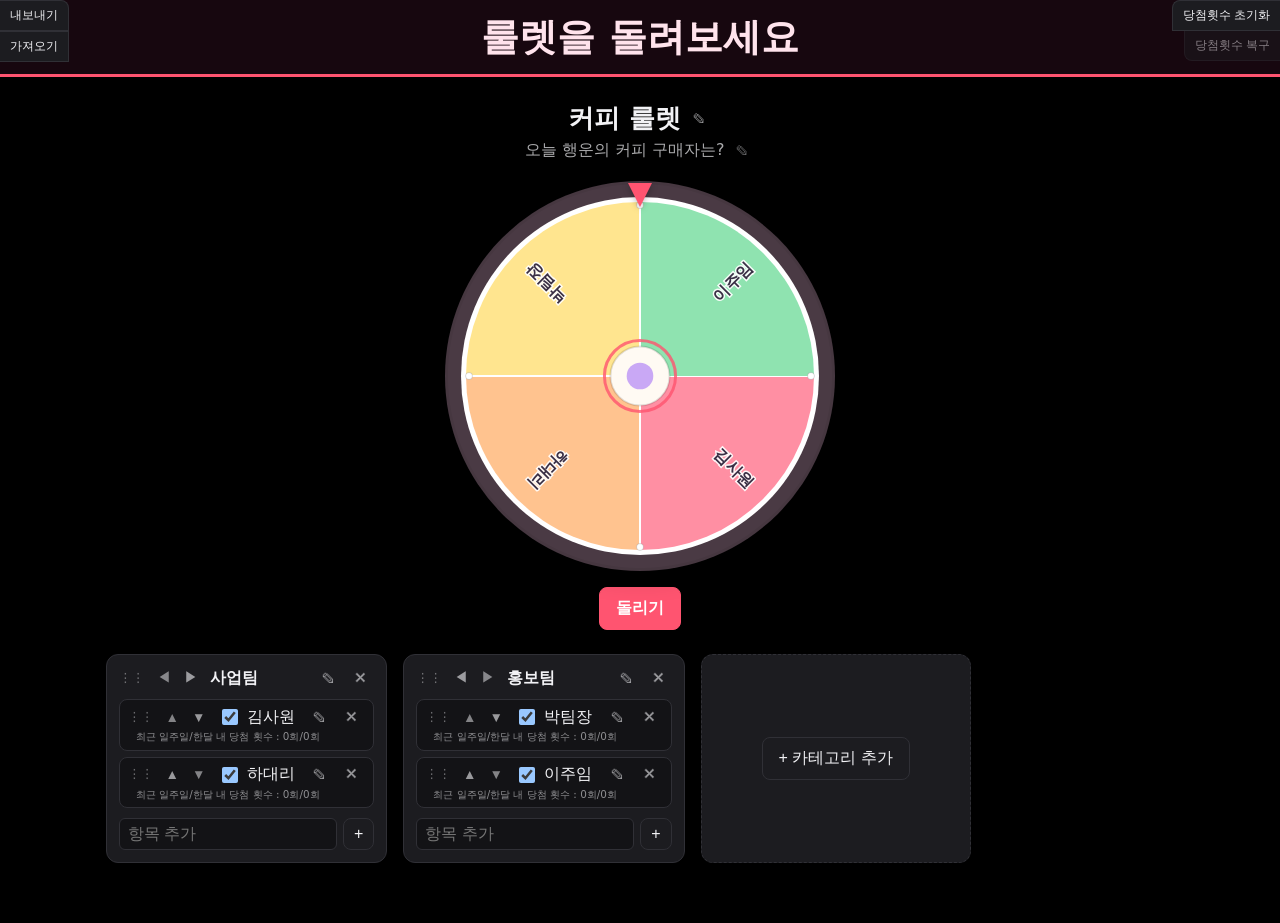
==== index.html @ 8ae3306e "Rename to 커피 룰렛, use a 28-day window, and add result sharing - Default title/subtitle are now "커피 룰렛" ====
<!DOCTYPE html>
<html lang="ko">
<head>
<meta charset="UTF-8">
<meta name="viewport" content="width=device-width, initial-scale=1.0">
<title>커피 룰렛</title>

<!-- PWA: lets phones "Add to Home Screen" and open this in a standalone,
     app-like window instead of a browser tab. -->
<link rel="manifest" href="manifest.json">
<meta name="theme-color" content="#17070f">
<link rel="icon" href="icons/icon-192.png">
<link rel="apple-touch-icon" href="icons/apple-touch-icon.png">
<meta name="apple-mobile-web-app-capable" content="yes">
<meta name="apple-mobile-web-app-status-bar-style" content="black-translucent">
<meta name="apple-mobile-web-app-title" content="커피 룰렛">
<meta name="mobile-web-app-capable" content="yes">

<style>
/* Always dark: the pastel wheel/accent colors are kept as-is, only the
   page chrome (background, cards, text) uses a fixed dark palette. */
:root {
  color-scheme: dark;
  --bg: #000000;
  --fg: #f2f2f5;
  --accent: #ff5470;
  --danger: #d1264f;
  --card: #1c1c20;
  --border: #303036;
  --rim: #4a3a44;
  --banner-bg: #17070f;
  --banner-fg: #ffe3ec;
  --banner-border: var(--accent);
  --inset: #131316;
}

* {
  box-sizing: border-box;
}

body {
  margin: 0;
  min-height: 100vh;
  background: var(--bg);
  color: var(--fg);
  font-family: system-ui, -apple-system, "Segoe UI", sans-serif;
}

/* ---------- Result banner ---------- */
.result-banner {
  position: sticky;
  top: 0;
  z-index: 20;
  padding: 14px 16px;
  background: var(--banner-bg);
  border-bottom: 3px solid var(--banner-border);
  box-shadow: 0 4px 14px rgba(0, 0, 0, 0.1);
  color: var(--banner-fg);
}

.banner-inner {
  width: min(1100px, 96vw);
  margin: 0 auto;
  display: flex;
  flex-direction: column;
  align-items: center;
  gap: 10px;
}

#result {
  width: 100%;
  margin: 0;
  /* Clear space for the fixed corner-action stacks on both sides
     (the right stack's "당첨횟수 초기화" label is the widest button). */
  padding: 0 100px;
  text-align: center;
  font-size: clamp(1rem, 4vw, 2.4rem);
  font-weight: 800;
  line-height: 1.2;
  color: var(--banner-fg);
}

#result.spinning {
  opacity: 0.65;
  font-weight: 600;
}

#result.celebrate {
  color: var(--accent);
  animation: result-pop 0.6s ease;
}

@keyframes result-pop {
  0% {
    transform: scale(0.4);
    opacity: 0;
  }
  60% {
    transform: scale(1.2);
    opacity: 1;
  }
  100% {
    transform: scale(1);
    opacity: 1;
  }
}

/* Pinned to the top corners of the viewport, outside the result banner,
   each stacked vertically flush against its edge. */
.corner-actions {
  position: fixed;
  top: 0;
  z-index: 21;
  display: flex;
  flex-direction: column;
}

.corner-actions button {
  padding: 6px 10px;
  font-size: 0.75rem;
  border-radius: 0;
  background: var(--card);
  color: var(--fg);
  border: 1px solid var(--border);
}

.corner-actions button:hover:not(:disabled) {
  filter: brightness(0.97);
}

.corner-actions-left {
  left: 0;
}

.corner-actions-left button {
  border-left: none;
}

.corner-actions-left button:first-child {
  border-top-right-radius: 8px;
}

.corner-actions-left button:last-child {
  border-bottom-right-radius: 8px;
  border-top: none;
}

.corner-actions-right {
  right: 0;
  align-items: flex-end;
}

.corner-actions-right button {
  border-right: none;
}

.corner-actions-right button:first-child {
  border-top-left-radius: 8px;
}

.corner-actions-right button:last-child {
  border-bottom-left-radius: 8px;
  border-top: none;
}

/* ---------- Layout ---------- */
.app {
  width: min(1100px, 96vw);
  margin: 0 auto;
  padding: 24px 16px 48px;
  text-align: center;
}

h1 {
  margin: 0 0 4px;
  font-size: 1.6rem;
}

.subtitle {
  margin: 0 0 20px;
  opacity: 0.7;
}

.editable-heading {
  display: flex;
  align-items: center;
  justify-content: center;
  gap: 6px;
}

.editable-heading .edit-input {
  width: min(420px, 80vw);
  text-align: center;
}

/* ---------- Wheel + play controls ---------- */
.wheel-section {
  display: flex;
  flex-direction: column;
  align-items: center;
  gap: 16px;
  margin-bottom: 24px;
}

/* The wrap is the stationary bowl; only the canvas inside spins. */
.wheel-wrap {
  position: relative;
  padding: 15px;
  border-radius: 50%;
  background: var(--rim);
  box-shadow:
    0 10px 24px rgba(0, 0, 0, 0.12),
    inset 0 0 0 3px rgba(0, 0, 0, 0.06);
  max-width: 100%;
}

.pointer {
  position: absolute;
  top: 2px;
  left: 50%;
  transform: translateX(-50%);
  width: 0;
  height: 0;
  border-left: 12px solid transparent;
  border-right: 12px solid transparent;
  border-top: 24px solid var(--accent);
  filter: drop-shadow(0 2px 3px rgba(0, 0, 0, 0.25));
  z-index: 3;
}

#wheel {
  display: block;
  max-width: 100%;
  height: auto;
  border-radius: 50%;
  transition: transform 4s cubic-bezier(0.17, 0.67, 0.12, 0.99);
}

.play-controls {
  display: flex;
  align-items: center;
  justify-content: center;
  gap: 12px;
  flex-wrap: wrap;
}

/* ---------- Category board ---------- */
.category-board {
  display: flex;
  gap: 16px;
  overflow-x: auto;
  padding-bottom: 12px;
  text-align: left;
  justify-content: flex-start;
}

.category-column {
  flex: 0 0 270px;
  background: var(--card);
  border: 1px solid var(--border);
  border-radius: 12px;
  padding: 12px;
  display: flex;
  flex-direction: column;
  gap: 10px;
}

.category-column.drag-over {
  border-color: var(--accent);
  border-style: dashed;
}

.category-column-header {
  display: flex;
  align-items: center;
  gap: 6px;
}

.category-name {
  font-weight: 700;
  flex: 1;
  overflow: hidden;
  text-overflow: ellipsis;
  white-space: nowrap;
}

.category-items {
  list-style: none;
  margin: 0;
  padding: 0;
  display: flex;
  flex-direction: column;
  gap: 6px;
  max-height: 340px;
  overflow-y: auto;
}

.item-row {
  display: flex;
  flex-direction: column;
  gap: 2px;
  padding: 6px 8px;
  background: var(--inset);
  border: 1px solid var(--border);
  border-radius: 8px;
}

.item-row.drag-over {
  border-color: var(--accent);
  border-style: dashed;
}

.item-main {
  display: flex;
  align-items: center;
  gap: 6px;
}

.item-name {
  flex: 1;
  overflow: hidden;
  text-overflow: ellipsis;
  white-space: nowrap;
}

.item-stats {
  padding-left: 8px;
  font-size: 0.65rem;
  line-height: 1.3;
  opacity: 0.55;
}

.add-item-form {
  display: flex;
  gap: 6px;
}

.add-item-form input {
  flex: 1;
  min-width: 0;
  padding: 6px 8px;
  border: 1px solid var(--border);
  border-radius: 6px;
  background: var(--inset);
  color: var(--fg);
  /* 16px minimum keeps iOS Safari from zooming in when the field is focused. */
  font-size: 16px;
}

.add-item-form button {
  padding: 6px 10px;
}

.category-column.add-column {
  align-items: center;
  justify-content: center;
  border-style: dashed;
  min-height: 64px;
}

.add-category-btn {
  white-space: nowrap;
}

/* ---------- Shared small controls ---------- */
.drag-handle {
  opacity: 0.4;
  cursor: grab;
  font-size: 0.8rem;
  line-height: 1;
}

/* Touch/keyboard fallback for reordering, since HTML5 drag-and-drop
   (the ⋮⋮ handles) has no touch equivalent on phones. */
.reorder-buttons {
  display: flex;
  gap: 1px;
}

.reorder-btn {
  padding: 1px 4px;
  font-size: 0.65rem;
}

.icon-btn {
  padding: 2px 6px;
  border: none;
  background: transparent;
  font-size: 0.85rem;
  opacity: 0.6;
}

.icon-btn:hover:not(:disabled) {
  opacity: 1;
  color: var(--accent);
}

.editable-heading .icon-btn {
  font-size: 0.8rem;
}

.edit-input {
  padding: 4px 6px;
  border: 1px solid var(--border);
  border-radius: 6px;
  background: var(--inset);
  color: var(--fg);
  /* 16px minimum keeps iOS Safari from zooming in when the field is focused. */
  font-size: 16px;
  width: 100%;
}

.item-checkbox {
  width: 16px;
  height: 16px;
  flex-shrink: 0;
  cursor: pointer;
}

.item-checkbox:disabled {
  cursor: not-allowed;
}

button {
  padding: 10px 16px;
  border: 1px solid var(--border);
  border-radius: 8px;
  background: var(--card);
  color: var(--fg);
  font-size: 1rem;
  cursor: pointer;
}

button:hover:not(:disabled) {
  filter: brightness(0.95);
}

button:disabled {
  opacity: 0.5;
  cursor: not-allowed;
}

input:disabled {
  opacity: 0.6;
  cursor: not-allowed;
}

button.primary {
  background: var(--accent);
  color: #fff;
  border-color: var(--accent);
  font-weight: 600;
}

button.danger {
  background: var(--danger);
  color: #fff;
  border-color: var(--danger);
  font-weight: 600;
}

/* ---------- Confirm dialog ---------- */
.modal-overlay {
  position: fixed;
  inset: 0;
  background: rgba(0, 0, 0, 0.5);
  display: flex;
  align-items: center;
  justify-content: center;
  z-index: 1000;
  padding: 16px;
}

.modal-overlay[hidden] {
  display: none;
}

.modal-card {
  background: var(--card);
  border: 1px solid var(--border);
  border-radius: 12px;
  padding: 24px;
  width: min(360px, 100%);
  text-align: center;
  box-shadow: 0 8px 32px rgba(0, 0, 0, 0.25);
}

#confirm-message {
  margin: 0 0 20px;
  font-size: 1.05rem;
  font-weight: 600;
}

.modal-title {
  margin: 0 0 16px;
  font-size: 1.05rem;
  font-weight: 700;
}

.share-actions {
  display: flex;
  flex-direction: column;
  gap: 8px;
  margin-bottom: 14px;
}

.share-hint {
  margin: 0 0 16px;
  font-size: 0.75rem;
  line-height: 1.5;
  opacity: 0.6;
}

.modal-actions {
  display: flex;
  gap: 10px;
  justify-content: center;
}

.modal-actions button {
  flex: 1;
}

/* ---------- Confetti ---------- */
#confetti-canvas {
  position: fixed;
  inset: 0;
  width: 100vw;
  height: 100vh;
  pointer-events: none;
  z-index: 999;
}

/* ---------- Touch targets ----------
   pointer:coarse (touchscreens, not just narrow windows) targets real
   phones/tablets specifically, since the buttons below are sized fine
   for a mouse cursor but too small to reliably tap with a finger. */
@media (pointer: coarse) {
  /* Corner buttons grow below with more padding, so #result needs more
     clearance too or its text runs under "당첨횟수 초기화". */
  #result {
    padding: 0 128px;
  }

  .category-column {
    flex-basis: 300px;
  }

  .icon-btn {
    padding: 8px;
    font-size: 1rem;
    min-width: 36px;
    min-height: 36px;
  }

  .reorder-btn {
    padding: 6px 9px;
    font-size: 0.85rem;
    min-width: 32px;
    min-height: 32px;
  }

  .item-checkbox {
    width: 22px;
    height: 22px;
  }

  .add-item-form button {
    padding: 8px 14px;
    min-height: 36px;
  }

  .corner-actions button {
    padding: 10px 14px;
    font-size: 0.8rem;
  }
}
</style>
</head>
<body>
  <div class="corner-actions corner-actions-left">
    <button id="export-btn" type="button">내보내기</button>
    <button id="import-btn" type="button">가져오기</button>
    <input id="import-file-input" type="file" accept="application/json" hidden>
  </div>

  <div class="corner-actions corner-actions-right">
    <button id="reset-wins-btn" type="button">당첨횟수 초기화</button>
    <button id="restore-wins-btn" type="button">당첨횟수 복구</button>
  </div>

  <div class="result-banner">
    <div class="banner-inner">
      <p id="result" aria-live="polite">룰렛을 돌려보세요</p>
    </div>
  </div>

  <main class="app">
    <h1 id="board-title" class="editable-heading"></h1>
    <p id="board-subtitle" class="subtitle editable-heading"></p>

    <div class="wheel-section">
      <div class="wheel-wrap">
        <div class="pointer"></div>
        <canvas id="wheel" width="360" height="360"></canvas>
      </div>

      <div class="play-controls">
        <button id="spin-btn" class="primary">돌리기</button>
      </div>
    </div>

    <div id="category-board" class="category-board"></div>
  </main>

  <canvas id="confetti-canvas"></canvas>

  <div id="confirm-dialog" class="modal-overlay" hidden>
    <div class="modal-card" role="alertdialog" aria-modal="true" aria-labelledby="confirm-message">
      <p id="confirm-message">정말 제거하시겠습니까?</p>
      <div class="modal-actions">
        <button id="confirm-cancel-btn" type="button">취소</button>
        <button id="confirm-ok-btn" type="button" class="danger">제거</button>
      </div>
    </div>
  </div>

  <div id="share-dialog" class="modal-overlay" hidden>
    <div class="modal-card" role="dialog" aria-modal="true" aria-labelledby="share-title">
      <p id="share-title" class="modal-title">내보내기 / 공유</p>
      <div class="share-actions">
        <button id="share-file-btn" type="button">정보 파일 내보내기 (.json)</button>
        <button id="share-instagram-btn" type="button">인스타그램 공유</button>
        <button id="share-discord-btn" type="button">디스코드 공유</button>
        <button id="share-copy-btn" type="button">결과 텍스트 복사</button>
      </div>
      <p id="share-hint" class="share-hint"></p>
      <div class="modal-actions">
        <button id="share-close-btn" type="button">닫기</button>
      </div>
    </div>
  </div>

  <script>
    // Winner-picking logic. `random` is injectable so it can be tested
    // deterministically; the app itself always calls it with Math.random.
    const Roulette = (function () {
      function pickWinnerIndex(itemCount, random) {
        if (!Number.isInteger(itemCount) || itemCount <= 0) {
          throw new RangeError("itemCount must be a positive integer");
        }
        const rand = typeof random === "function" ? random : Math.random;
        return Math.floor(rand() * itemCount);
      }
      return { pickWinnerIndex };
    })();
  </script>
  <script>
(function () {
  const STORAGE_KEY = "roulette-state-v1";
  const DAY_MS = 24 * 60 * 60 * 1000;
  const WEEK_MS = 7 * DAY_MS;
  const FOUR_WEEKS_MS = 28 * DAY_MS;
  // The original fixed spin was 1800 degrees over 4 seconds.
  const BASE_DEG_PER_SEC = 450;

  const SLICE_COLORS = ["#ff8fa3", "#ffc38f", "#ffe58f", "#8fe3b0", "#8fd3f4", "#c9a8f5"];
  const CONFETTI_COLORS = ["#ff8fa3", "#ffc38f", "#ffe58f", "#8fe3b0", "#8fd3f4", "#c9a8f5", "#ffffff"];

  const canvas = document.getElementById("wheel");
  const ctx = canvas.getContext("2d");
  const confettiCanvas = document.getElementById("confetti-canvas");
  const confettiCtx = confettiCanvas.getContext("2d");

  const titleEl = document.getElementById("board-title");
  const subtitleEl = document.getElementById("board-subtitle");
  const categoryBoard = document.getElementById("category-board");
  const spinBtn = document.getElementById("spin-btn");
  const result = document.getElementById("result");
  const resetWinsBtn = document.getElementById("reset-wins-btn");
  const restoreWinsBtn = document.getElementById("restore-wins-btn");
  const exportBtn = document.getElementById("export-btn");
  const importBtn = document.getElementById("import-btn");
  const importFileInput = document.getElementById("import-file-input");

  const confirmDialog = document.getElementById("confirm-dialog");
  const confirmMessage = document.getElementById("confirm-message");
  const confirmOkBtn = document.getElementById("confirm-ok-btn");
  const confirmCancelBtn = document.getElementById("confirm-cancel-btn");

  const shareDialog = document.getElementById("share-dialog");
  const shareHint = document.getElementById("share-hint");
  const shareFileBtn = document.getElementById("share-file-btn");
  const shareInstagramBtn = document.getElementById("share-instagram-btn");
  const shareDiscordBtn = document.getElementById("share-discord-btn");
  const shareCopyBtn = document.getElementById("share-copy-btn");
  const shareCloseBtn = document.getElementById("share-close-btn");

  let nextId = 1;
  function makeId(prefix) {
    return `${prefix}-${nextId++}`;
  }

  function createSeedCategories() {
    return [
      {
        id: makeId("cat"),
        name: "사업팀",
        items: [
          { id: makeId("item"), name: "김사원", included: true, wins: [] },
          { id: makeId("item"), name: "하대리", included: true, wins: [] },
        ],
      },
      {
        id: makeId("cat"),
        name: "홍보팀",
        items: [
          { id: makeId("item"), name: "박팀장", included: true, wins: [] },
          { id: makeId("item"), name: "이주임", included: true, wins: [] },
        ],
      },
    ];
  }

  let categories = [];
  let boardTitle = "커피 룰렛";
  let boardSubtitle = "오늘 행운의 커피 구매자는?";
  let winsBackup = null;
  let lastWinner = null;

  let editingHeaderField = null;
  let editingCategoryId = null;
  let addingCategory = false;
  let editingItemId = null;

  let rotation = 0;
  let spinning = false;
  let confettiAnimationId = null;

  // ---------- Persistence ----------
  function serializeState() {
    return {
      version: 1,
      title: boardTitle,
      subtitle: boardSubtitle,
      categories,
      winsBackup,
      nextId,
      volume: masterVolume,
      muted,
    };
  }

  // Shared by loadState() (localStorage) and importState() (a file the
  // user picked), so both go through the same validation/normalization.
  function applyStateData(data) {
    if (!data || !Array.isArray(data.categories)) return false;

    categories = data.categories.map((category) => ({
      id: String(category.id),
      name: String(category.name),
      items: Array.isArray(category.items)
        ? category.items.map((item) => ({
            id: String(item.id),
            name: String(item.name),
            included: item.included !== false,
            wins: Array.isArray(item.wins) ? item.wins.filter((t) => typeof t === "number") : [],
          }))
        : [],
    }));

    if (typeof data.title === "string" && data.title.trim()) boardTitle = data.title;
    if (typeof data.subtitle === "string" && data.subtitle.trim()) boardSubtitle = data.subtitle;
    winsBackup = data.winsBackup && typeof data.winsBackup === "object" ? data.winsBackup : null;
    if (typeof data.volume === "number") masterVolume = Math.min(1, Math.max(0, data.volume));
    muted = data.muted === true;
    if (Number.isFinite(data.nextId)) nextId = data.nextId;

    // Guard against id collisions if the stored/imported counter drifted.
    let highest = nextId - 1;
    categories.forEach((category) => {
      [category, ...category.items].forEach((entity) => {
        const match = /-(\d+)$/.exec(entity.id);
        if (match) highest = Math.max(highest, Number(match[1]));
      });
    });
    nextId = highest + 1;

    return true;
  }

  function saveState() {
    try {
      localStorage.setItem(STORAGE_KEY, JSON.stringify(serializeState()));
    } catch (e) {
      // Storage can be unavailable (private mode, quota); the app still
      // works for the current session without it.
    }
  }

  function loadState() {
    let raw = null;
    try {
      raw = localStorage.getItem(STORAGE_KEY);
    } catch (e) {
      return false;
    }
    if (!raw) return false;

    try {
      return applyStateData(JSON.parse(raw));
    } catch (e) {
      return false;
    }
  }

  // ---------- Export / import ----------
  function exportState() {
    playClick();
    const blob = new Blob([JSON.stringify(serializeState(), null, 2)], {
      type: "application/json",
    });
    const url = URL.createObjectURL(blob);
    const stamp = new Date().toISOString().slice(0, 10);
    const link = document.createElement("a");
    link.href = url;
    link.download = `roulette-backup-${stamp}.json`;
    document.body.appendChild(link);
    link.click();
    link.remove();
    URL.revokeObjectURL(url);
  }

  async function importStateFromFile(file) {
    let data;
    try {
      data = JSON.parse(await file.text());
    } catch (e) {
      window.alert("파일을 읽을 수 없습니다. 올바른 백업 파일인지 확인해주세요.");
      return;
    }
    if (!data || !Array.isArray(data.categories)) {
      window.alert("올바른 백업 파일 형식이 아닙니다.");
      return;
    }

    const ok = await showConfirm(
      "현재 데이터를 가져온 파일 내용으로 덮어씁니다. 계속하시겠습니까?",
      "가져오기",
      true
    );
    if (!ok) return;

    applyStateData(data);
    editingHeaderField = null;
    editingCategoryId = null;
    addingCategory = false;
    editingItemId = null;
    applyVolume();
    renderAll();
  }

  // ---------- Audio ----------
  let audioCtx = null;
  let masterGain = null;
  let masterVolume = 0.6;
  let muted = false;

  function ensureAudioCtx() {
    const AudioCtxClass = window.AudioContext || window.webkitAudioContext;
    if (!AudioCtxClass) return null;
    if (!audioCtx) {
      audioCtx = new AudioCtxClass();
      masterGain = audioCtx.createGain();
      masterGain.gain.value = muted ? 0 : masterVolume;
      masterGain.connect(audioCtx.destination);
    }
    if (audioCtx.state === "suspended") audioCtx.resume();
    return audioCtx;
  }

  function applyVolume() {
    if (masterGain) masterGain.gain.value = muted ? 0 : masterVolume;
  }

  function playClick() {
    const ac = ensureAudioCtx();
    if (!ac) return;
    try {
      const osc = ac.createOscillator();
      const gain = ac.createGain();
      osc.type = "square";
      osc.frequency.value = 700;
      const start = ac.currentTime;
      gain.gain.setValueAtTime(0.0001, start);
      gain.gain.exponentialRampToValueAtTime(0.15, start + 0.005);
      gain.gain.exponentialRampToValueAtTime(0.0001, start + 0.06);
      osc.connect(gain).connect(masterGain);
      osc.start(start);
      osc.stop(start + 0.07);
    } catch (e) {
      // Ignore playback failures (e.g. autoplay restrictions).
    }
  }

  function scheduleTick(atTime) {
    if (!audioCtx) return;
    try {
      const osc = audioCtx.createOscillator();
      const gain = audioCtx.createGain();
      osc.type = "square";
      osc.frequency.value = 1000;
      gain.gain.setValueAtTime(0.0001, atTime);
      gain.gain.exponentialRampToValueAtTime(0.14, atTime + 0.003);
      gain.gain.exponentialRampToValueAtTime(0.0001, atTime + 0.03);
      osc.connect(gain).connect(masterGain);
      osc.start(atTime);
      osc.stop(atTime + 0.04);
    } catch (e) {
      // Ignore playback failures.
    }
  }

  // Synthesizes a short ascending fanfare with the Web Audio API so no
  // external audio asset is needed; playback failures are non-fatal.
  function playFanfare() {
    if (!audioCtx) return;
    try {
      const notes = [523.25, 659.25, 783.99, 1046.5]; // C5 E5 G5 C6
      notes.forEach((freq, i) => {
        const osc = audioCtx.createOscillator();
        const gain = audioCtx.createGain();
        osc.type = "square";
        osc.frequency.value = freq;
        const start = audioCtx.currentTime + i * 0.12;
        gain.gain.setValueAtTime(0.0001, start);
        gain.gain.exponentialRampToValueAtTime(0.2, start + 0.02);
        gain.gain.exponentialRampToValueAtTime(0.0001, start + 0.3);
        osc.connect(gain).connect(masterGain);
        osc.start(start);
        osc.stop(start + 0.35);
      });
    } catch (e) {
      // Ignore playback failures (e.g. autoplay restrictions).
    }
  }

  // Evaluates a CSS-style cubic-bezier(p1x,p1y,p2x,p2y) easing at time
  // fraction t, via binary search over the bezier's parametric variable.
  function makeCubicBezierEasing(p1x, p1y, p2x, p2y) {
    function sampleX(u) {
      const mu = 1 - u;
      return 3 * mu * mu * u * p1x + 3 * mu * u * u * p2x + u * u * u;
    }
    function sampleY(u) {
      const mu = 1 - u;
      return 3 * mu * mu * u * p1y + 3 * mu * u * u * p2y + u * u * u;
    }
    return function progressAt(t) {
      let lower = 0;
      let upper = 1;
      let u = t;
      for (let i = 0; i < 20; i++) {
        const x = sampleX(u);
        if (Math.abs(x - t) < 1e-4) break;
        if (x < t) lower = u;
        else upper = u;
        u = (lower + upper) / 2;
      }
      return sampleY(u);
    };
  }

  const wheelEasing = makeCubicBezierEasing(0.17, 0.67, 0.12, 0.99);

  function findTimeFractionForProgress(targetProgress) {
    let lower = 0;
    let upper = 1;
    let t = targetProgress;
    for (let i = 0; i < 20; i++) {
      const p = wheelEasing(t);
      if (Math.abs(p - targetProgress) < 1e-4) break;
      if (p < targetProgress) lower = t;
      else upper = t;
      t = (lower + upper) / 2;
    }
    return t;
  }

  // Schedules a click for every slice boundary that passes the fixed
  // pointer while the wheel rotates from startRotation to endRotation,
  // timed to match the CSS transition's easing so the "roulette ticking"
  // sound speeds up and slows down together with the visual spin.
  function scheduleSpinTicks(startRotation, endRotation, sliceAngle, durationMs) {
    if (!audioCtx) return;
    const pointerAngle = 270;
    const totalDelta = endRotation - startRotation;
    if (totalDelta <= 0) return;

    const phase = ((pointerAngle % sliceAngle) + sliceAngle) % sliceAngle;
    let firstBoundary = startRotation + ((((phase - startRotation) % sliceAngle) + sliceAngle) % sliceAngle);
    if (firstBoundary <= startRotation) firstBoundary += sliceAngle;

    const baseTime = audioCtx.currentTime;
    for (let r = firstBoundary; r <= endRotation; r += sliceAngle) {
      const progress = (r - startRotation) / totalDelta;
      const timeFraction = findTimeFractionForProgress(progress);
      scheduleTick(baseTime + (timeFraction * durationMs) / 1000);
    }
  }

  // ---------- Confirm dialog ----------
  function showConfirm(message, confirmLabel, danger) {
    return new Promise((resolve) => {
      confirmMessage.textContent = message;
      confirmOkBtn.textContent = confirmLabel || "제거";
      confirmOkBtn.className = danger === false ? "primary" : "danger";
      confirmDialog.hidden = false;

      function onKeydown(e) {
        if (e.key === "Escape") cleanup(false);
      }
      function onOverlayClick(e) {
        if (e.target === confirmDialog) cleanup(false);
      }
      function cleanup(value) {
        confirmDialog.hidden = true;
        confirmOkBtn.removeEventListener("click", onOk);
        confirmCancelBtn.removeEventListener("click", onCancel);
        confirmDialog.removeEventListener("click", onOverlayClick);
        document.removeEventListener("keydown", onKeydown);
        resolve(value);
      }
      function onOk() {
        playClick();
        cleanup(true);
      }
      function onCancel() {
        playClick();
        cleanup(false);
      }

      confirmOkBtn.addEventListener("click", onOk);
      confirmCancelBtn.addEventListener("click", onCancel);
      confirmDialog.addEventListener("click", onOverlayClick);
      document.addEventListener("keydown", onKeydown);
      requestAnimationFrame(() => confirmCancelBtn.focus());
    });
  }

  // ---------- Derived data ----------
  // The wheel spins over items marked "included", regardless of which
  // category they belong to, so a single roulette can mix e.g. 사업팀's
  // 김사원 with 홍보팀's 박팀장. Each entry keeps a reference to the real
  // item object (not a copy) so callers can mutate it.
  function getWheelEntries() {
    const entries = [];
    categories.forEach((category) => {
      category.items.forEach((item) => {
        if (item.included) entries.push({ item, categoryName: category.name });
      });
    });
    return entries;
  }

  function reorder(array, fromIndex, toIndex) {
    const [moved] = array.splice(fromIndex, 1);
    array.splice(toIndex, 0, moved);
  }

  // Native HTML5 drag-and-drop (used for the ⋮⋮ handles) has no touch
  // equivalent on phones, so these buttons give touch and keyboard users
  // a working way to reorder categories/items too.
  function createReorderButtons(array, index, symbols, ariaLabelPrefix, onReordered) {
    const wrap = document.createElement("span");
    wrap.className = "reorder-buttons";

    const prevBtn = document.createElement("button");
    prevBtn.type = "button";
    prevBtn.className = "icon-btn reorder-btn";
    prevBtn.textContent = symbols[0];
    prevBtn.disabled = spinning || index === 0;
    prevBtn.setAttribute("aria-label", `${ariaLabelPrefix} 앞으로 이동`);
    prevBtn.addEventListener("click", () => {
      playClick();
      reorder(array, index, index - 1);
      onReordered();
    });
    wrap.appendChild(prevBtn);

    const nextBtn = document.createElement("button");
    nextBtn.type = "button";
    nextBtn.className = "icon-btn reorder-btn";
    nextBtn.textContent = symbols[1];
    nextBtn.disabled = spinning || index === array.length - 1;
    nextBtn.setAttribute("aria-label", `${ariaLabelPrefix} 뒤로 이동`);
    nextBtn.addEventListener("click", () => {
      playClick();
      reorder(array, index, index + 1);
      onReordered();
    });
    wrap.appendChild(nextBtn);

    return wrap;
  }

  // Counts are relative to "now", so they shrink on their own as wins age
  // past the 7-day / 28-day marks.
  function formatWinStats(item) {
    const now = Date.now();
    const week = item.wins.filter((t) => now - t <= WEEK_MS).length;
    const fourWeeks = item.wins.filter((t) => now - t <= FOUR_WEEKS_MS).length;
    return `최근 일주일/한달 내 당첨 횟수 : ${week}회/${fourWeeks}회`;
  }

  function updateSpinAvailability() {
    spinBtn.disabled = getWheelEntries().length < 2 || spinning;
  }

  function renderAll() {
    renderHeader();
    renderCategoryBoard();
    updateSpinAvailability();
    renderTopActions();
    drawWheel();
    saveState();
  }

  // ---------- Editable heading ----------
  function renderEditableHeading(container, value, field, maxLength, apply) {
    container.innerHTML = "";

    if (editingHeaderField === field) {
      const input = document.createElement("input");
      input.type = "text";
      input.className = "edit-input";
      input.value = value;
      input.maxLength = maxLength;
      container.appendChild(input);

      // An inline editor commits on both Enter and blur, and committing
      // re-renders (which removes the focused input and fires blur again),
      // so every commit path is guarded against running twice.
      let done = false;
      const commit = () => {
        if (done) return;
        done = true;
        const next = input.value.trim();
        if (next) apply(next);
        editingHeaderField = null;
        renderAll();
      };
      input.addEventListener("keydown", (e) => {
        if (e.key === "Enter") commit();
        if (e.key === "Escape") {
          done = true;
          editingHeaderField = null;
          renderHeader();
        }
      });
      input.addEventListener("blur", commit);
      requestAnimationFrame(() => {
        input.focus();
        input.select();
      });
      return;
    }

    const span = document.createElement("span");
    span.textContent = value;
    container.appendChild(span);

    const editBtn = document.createElement("button");
    editBtn.type = "button";
    editBtn.className = "icon-btn";
    editBtn.textContent = "✎";
    editBtn.disabled = spinning;
    editBtn.setAttribute("aria-label", `${field === "title" ? "제목" : "부제목"} 수정`);
    editBtn.addEventListener("click", () => {
      playClick();
      editingHeaderField = field;
      renderHeader();
    });
    container.appendChild(editBtn);
  }

  function renderHeader() {
    renderEditableHeading(titleEl, boardTitle, "title", 30, (value) => {
      boardTitle = value;
    });
    renderEditableHeading(subtitleEl, boardSubtitle, "subtitle", 80, (value) => {
      boardSubtitle = value;
    });
  }

  function renderTopActions() {
    resetWinsBtn.disabled = spinning;
    restoreWinsBtn.disabled = spinning || !winsBackup;
  }

  // ---------- Wheel drawing ----------
  // Sizes are written for a 360px wheel and scaled by `s`, so the same
  // drawing also renders the larger wheel used in the share image.
  function paintHub(g, center, radius, s) {
    g.beginPath();
    g.arc(center, center, radius, 0, Math.PI * 2);
    g.fillStyle = "#fffaf3";
    g.fill();
    g.lineWidth = 2 * s;
    g.strokeStyle = "rgba(0, 0, 0, 0.12)";
    g.stroke();

    g.beginPath();
    g.arc(center, center, radius * 0.45, 0, Math.PI * 2);
    g.fillStyle = "#c9a8f5";
    g.fill();
  }

  function paintWheel(g, size, entries) {
    const s = size / 360;
    const center = size / 2;
    const faceRadius = center - 6 * s;
    const hubRadius = Math.max(24 * s, faceRadius * 0.17);

    g.clearRect(0, 0, size, size);

    // White backing ring so pastel slice edges stay crisp against the rim.
    g.beginPath();
    g.arc(center, center, center - 1 * s, 0, Math.PI * 2);
    g.fillStyle = "#ffffff";
    g.fill();

    if (entries.length === 0) {
      g.beginPath();
      g.arc(center, center, faceRadius, 0, Math.PI * 2);
      g.fillStyle = "#eae7f2";
      g.fill();
      paintHub(g, center, hubRadius, s);
      return;
    }

    const sliceAngle = (Math.PI * 2) / entries.length;
    const fontSize = Math.max(10, Math.min(16, Math.round(140 / entries.length) + 9)) * s;

    entries.forEach((entry, i) => {
      const start = i * sliceAngle;
      const end = start + sliceAngle;

      g.beginPath();
      g.moveTo(center, center);
      g.arc(center, center, faceRadius, start, end);
      g.closePath();
      g.fillStyle = SLICE_COLORS[i % SLICE_COLORS.length];
      g.fill();

      g.beginPath();
      g.moveTo(center, center);
      g.lineTo(center + Math.cos(start) * faceRadius, center + Math.sin(start) * faceRadius);
      g.strokeStyle = "#ffffff";
      g.lineWidth = 2 * s;
      g.stroke();

      g.save();
      g.translate(center, center);
      g.rotate(start + sliceAngle / 2);
      g.textAlign = "right";
      g.textBaseline = "middle";
      g.font = `bold ${fontSize}px system-ui, sans-serif`;
      g.lineWidth = 3 * s;
      g.strokeStyle = "rgba(255, 255, 255, 0.9)";
      g.strokeText(entry.item.name, faceRadius - 18 * s, 0);
      g.fillStyle = "#3a2f45";
      g.fillText(entry.item.name, faceRadius - 18 * s, 0);
      g.restore();
    });

    // Frets between pockets.
    entries.forEach((_, i) => {
      const angle = i * sliceAngle;
      const px = center + Math.cos(angle) * (faceRadius - 3 * s);
      const py = center + Math.sin(angle) * (faceRadius - 3 * s);
      g.beginPath();
      g.arc(px, py, 3.5 * s, 0, Math.PI * 2);
      g.fillStyle = "#ffffff";
      g.lineWidth = 1 * s;
      g.strokeStyle = "rgba(0, 0, 0, 0.15)";
      g.fill();
      g.stroke();
    });

    // Inner ring around the hub.
    g.beginPath();
    g.arc(center, center, hubRadius + 6 * s, 0, Math.PI * 2);
    g.strokeStyle = "rgba(255, 84, 112, 0.8)";
    g.lineWidth = 3 * s;
    g.stroke();

    paintHub(g, center, hubRadius, s);
  }

  function drawWheel() {
    paintWheel(ctx, canvas.width, getWheelEntries());
  }

  // ---------- Category board ----------
  function renderCategoryBoard() {
    const scrollLeft = categoryBoard.scrollLeft;
    categoryBoard.innerHTML = "";

    categories.forEach((category, categoryIndex) => {
      const column = document.createElement("div");
      column.className = "category-column";
      column.draggable = !spinning && editingCategoryId !== category.id;

      const header = document.createElement("div");
      header.className = "category-column-header";

      const handle = document.createElement("span");
      handle.className = "drag-handle";
      handle.textContent = "⋮⋮";
      handle.setAttribute("aria-hidden", "true");
      header.appendChild(handle);
      header.appendChild(
        createReorderButtons(categories, categoryIndex, ["◀", "▶"], category.name, renderAll)
      );

      if (editingCategoryId === category.id) {
        const editInput = document.createElement("input");
        editInput.type = "text";
        editInput.className = "edit-input";
        editInput.value = category.name;
        editInput.maxLength = 20;
        header.appendChild(editInput);

        let done = false;
        const commit = () => {
          if (done) return;
          done = true;
          const value = editInput.value.trim();
          if (value) category.name = value;
          editingCategoryId = null;
          renderAll();
        };
        editInput.addEventListener("keydown", (e) => {
          if (e.key === "Enter") commit();
          if (e.key === "Escape") {
            done = true;
            editingCategoryId = null;
            renderCategoryBoard();
          }
        });
        editInput.addEventListener("blur", commit);
        requestAnimationFrame(() => {
          editInput.focus();
          editInput.select();
        });
      } else {
        const nameSpan = document.createElement("span");
        nameSpan.className = "category-name";
        nameSpan.textContent = category.name;
        nameSpan.title = category.name;
        header.appendChild(nameSpan);

        const editBtn = document.createElement("button");
        editBtn.type = "button";
        editBtn.className = "icon-btn";
        editBtn.textContent = "✎";
        editBtn.disabled = spinning;
        editBtn.setAttribute("aria-label", `${category.name} 이름 수정`);
        editBtn.addEventListener("click", () => {
          playClick();
          editingCategoryId = category.id;
          renderCategoryBoard();
        });
        header.appendChild(editBtn);
      }

      const removeBtn = document.createElement("button");
      removeBtn.type = "button";
      removeBtn.className = "icon-btn";
      removeBtn.textContent = "✕";
      removeBtn.disabled = spinning;
      removeBtn.setAttribute("aria-label", `${category.name} 삭제`);
      removeBtn.addEventListener("click", async () => {
        playClick();
        const ok = await showConfirm(
          `"${category.name}" 카테고리와 그 안의 모든 항목을 정말 제거하시겠습니까?`
        );
        if (!ok) return;
        const idx = categories.indexOf(category);
        if (idx !== -1) categories.splice(idx, 1);
        renderAll();
      });
      header.appendChild(removeBtn);

      column.appendChild(header);

      const itemsList = document.createElement("ul");
      itemsList.className = "category-items";

      category.items.forEach((item, itemIndex) => {
        const li = document.createElement("li");
        li.className = "item-row";
        li.draggable = !spinning && editingItemId !== item.id;

        const main = document.createElement("div");
        main.className = "item-main";

        const itemHandle = document.createElement("span");
        itemHandle.className = "drag-handle";
        itemHandle.textContent = "⋮⋮";
        itemHandle.setAttribute("aria-hidden", "true");
        main.appendChild(itemHandle);
        main.appendChild(createReorderButtons(category.items, itemIndex, ["▲", "▼"], item.name, renderAll));

        const checkbox = document.createElement("input");
        checkbox.type = "checkbox";
        checkbox.className = "item-checkbox";
        checkbox.checked = item.included;
        checkbox.disabled = spinning;
        checkbox.setAttribute("aria-label", `${item.name} 룰렛에 포함`);
        checkbox.addEventListener("change", () => {
          playClick();
          item.included = checkbox.checked;
          updateSpinAvailability();
          drawWheel();
          saveState();
        });
        main.appendChild(checkbox);

        if (editingItemId === item.id) {
          const editInput = document.createElement("input");
          editInput.type = "text";
          editInput.className = "edit-input";
          editInput.value = item.name;
          editInput.maxLength = 30;
          main.appendChild(editInput);

          let done = false;
          const commit = () => {
            if (done) return;
            done = true;
            const value = editInput.value.trim();
            if (value) item.name = value;
            editingItemId = null;
            renderAll();
          };
          editInput.addEventListener("keydown", (e) => {
            if (e.key === "Enter") commit();
            if (e.key === "Escape") {
              done = true;
              editingItemId = null;
              renderCategoryBoard();
            }
          });
          editInput.addEventListener("blur", commit);
          requestAnimationFrame(() => {
            editInput.focus();
            editInput.select();
          });
        } else {
          const span = document.createElement("span");
          span.className = "item-name";
          span.textContent = item.name;
          span.title = item.name;
          main.appendChild(span);

          const editBtn = document.createElement("button");
          editBtn.type = "button";
          editBtn.className = "icon-btn";
          editBtn.textContent = "✎";
          editBtn.disabled = spinning;
          editBtn.setAttribute("aria-label", `${item.name} 이름 수정`);
          editBtn.addEventListener("click", () => {
            playClick();
            editingItemId = item.id;
            renderCategoryBoard();
          });
          main.appendChild(editBtn);
        }

        const removeItemBtn = document.createElement("button");
        removeItemBtn.type = "button";
        removeItemBtn.className = "icon-btn";
        removeItemBtn.textContent = "✕";
        removeItemBtn.disabled = spinning;
        removeItemBtn.setAttribute("aria-label", `${item.name} 삭제`);
        removeItemBtn.addEventListener("click", async () => {
          playClick();
          const ok = await showConfirm(`"${item.name}" 항목을 정말 제거하시겠습니까?`);
          if (!ok) return;
          const idx = category.items.indexOf(item);
          if (idx !== -1) category.items.splice(idx, 1);
          renderAll();
        });
        main.appendChild(removeItemBtn);

        li.appendChild(main);

        const stats = document.createElement("div");
        stats.className = "item-stats";
        stats.textContent = formatWinStats(item);
        li.appendChild(stats);

        li.addEventListener("dragstart", (e) => {
          e.stopPropagation();
          e.dataTransfer.setData("text/plain", String(itemIndex));
          e.dataTransfer.effectAllowed = "move";
        });
        li.addEventListener("dragover", (e) => {
          if (spinning) return;
          e.preventDefault();
          e.stopPropagation();
          li.classList.add("drag-over");
        });
        li.addEventListener("dragleave", () => li.classList.remove("drag-over"));
        li.addEventListener("drop", (e) => {
          e.preventDefault();
          e.stopPropagation();
          li.classList.remove("drag-over");
          if (spinning) return;
          const fromIndex = Number(e.dataTransfer.getData("text/plain"));
          if (Number.isNaN(fromIndex) || fromIndex === itemIndex) return;
          reorder(category.items, fromIndex, itemIndex);
          renderAll();
        });

        itemsList.appendChild(li);
      });

      column.appendChild(itemsList);

      const addItemForm = document.createElement("form");
      addItemForm.className = "add-item-form";

      const addItemInput = document.createElement("input");
      addItemInput.type = "text";
      addItemInput.placeholder = "항목 추가";
      addItemInput.maxLength = 30;
      addItemInput.disabled = spinning;
      addItemForm.appendChild(addItemInput);

      const addItemBtn = document.createElement("button");
      addItemBtn.type = "submit";
      addItemBtn.textContent = "+";
      addItemBtn.disabled = spinning;
      addItemForm.appendChild(addItemBtn);

      addItemForm.addEventListener("submit", (e) => {
        e.preventDefault();
        const value = addItemInput.value.trim();
        if (!value) return;
        playClick();
        category.items.push({ id: makeId("item"), name: value, included: true, wins: [] });
        addItemInput.value = "";
        renderAll();
      });

      column.appendChild(addItemForm);

      column.addEventListener("dragstart", (e) => {
        e.dataTransfer.setData("application/x-category-index", String(categoryIndex));
        e.dataTransfer.effectAllowed = "move";
      });
      column.addEventListener("dragover", (e) => {
        if (spinning) return;
        if (!e.dataTransfer.types.includes("application/x-category-index")) return;
        e.preventDefault();
        column.classList.add("drag-over");
      });
      column.addEventListener("dragleave", () => column.classList.remove("drag-over"));
      column.addEventListener("drop", (e) => {
        column.classList.remove("drag-over");
        if (spinning) return;
        const raw = e.dataTransfer.getData("application/x-category-index");
        if (raw === "") return;
        e.preventDefault();
        const fromIndex = Number(raw);
        if (Number.isNaN(fromIndex) || fromIndex === categoryIndex) return;
        reorder(categories, fromIndex, categoryIndex);
        renderAll();
      });

      categoryBoard.appendChild(column);
    });

    const addColumn = document.createElement("div");
    addColumn.className = "category-column add-column";

    if (addingCategory) {
      const addInput = document.createElement("input");
      addInput.type = "text";
      addInput.className = "edit-input";
      addInput.placeholder = "카테고리 이름";
      addInput.maxLength = 20;
      addColumn.appendChild(addInput);

      let done = false;
      const commitAdd = () => {
        if (done) return;
        done = true;
        const value = addInput.value.trim();
        if (value) {
          playClick();
          categories.push({ id: makeId("cat"), name: value, items: [] });
        }
        addingCategory = false;
        renderAll();
      };
      addInput.addEventListener("keydown", (e) => {
        if (e.key === "Enter") commitAdd();
        if (e.key === "Escape") {
          done = true;
          addingCategory = false;
          renderCategoryBoard();
        }
      });
      addInput.addEventListener("blur", commitAdd);
      requestAnimationFrame(() => addInput.focus());
    } else {
      const addBtn = document.createElement("button");
      addBtn.type = "button";
      addBtn.className = "add-category-btn";
      addBtn.textContent = "+ 카테고리 추가";
      addBtn.disabled = spinning;
      addBtn.addEventListener("click", () => {
        playClick();
        addingCategory = true;
        renderCategoryBoard();
      });
      addColumn.appendChild(addBtn);
    }

    categoryBoard.appendChild(addColumn);
    categoryBoard.scrollLeft = scrollLeft;
  }

  // ---------- Sharing ----------
  function todayStamp() {
    const d = new Date();
    const pad = (n) => String(n).padStart(2, "0");
    return `${d.getFullYear()}-${pad(d.getMonth() + 1)}-${pad(d.getDate())}`;
  }

  function buildShareText() {
    if (lastWinner) {
      return `${boardTitle} ☕\n결과: ${lastWinner.categoryName} ${lastWinner.name}\n${todayStamp()}`;
    }
    return `${boardTitle} ☕\n${boardSubtitle}\n${todayStamp()}`;
  }

  // A square card (Instagram's preferred shape) with the wheel and the
  // latest result, so there's something to actually post.
  function buildShareImageBlob() {
    return new Promise((resolve) => {
      const size = 1080;
      const card = document.createElement("canvas");
      card.width = size;
      card.height = size;
      const g = card.getContext("2d");

      g.fillStyle = "#17070f";
      g.fillRect(0, 0, size, size);

      g.textAlign = "center";
      g.textBaseline = "middle";

      g.fillStyle = "#ffe3ec";
      g.font = "bold 68px system-ui, sans-serif";
      g.fillText(boardTitle, size / 2, 110);

      g.fillStyle = "rgba(255, 227, 236, 0.72)";
      g.font = "36px system-ui, sans-serif";
      g.fillText(boardSubtitle, size / 2, 180);

      const wheelSize = 600;
      const wheelCanvas = document.createElement("canvas");
      wheelCanvas.width = wheelSize;
      wheelCanvas.height = wheelSize;
      paintWheel(wheelCanvas.getContext("2d"), wheelSize, getWheelEntries());
      g.drawImage(wheelCanvas, (size - wheelSize) / 2, 240);

      if (lastWinner) {
        g.fillStyle = "#ff5470";
        g.font = "bold 72px system-ui, sans-serif";
        g.fillText(`${lastWinner.categoryName} ${lastWinner.name}`, size / 2, 930);
      } else {
        g.fillStyle = "rgba(255, 227, 236, 0.72)";
        g.font = "44px system-ui, sans-serif";
        g.fillText("아직 결과가 없습니다", size / 2, 930);
      }

      g.fillStyle = "rgba(255, 227, 236, 0.5)";
      g.font = "32px system-ui, sans-serif";
      g.fillText(todayStamp(), size / 2, 1010);

      card.toBlob((blob) => resolve(blob), "image/png");
    });
  }

  function downloadBlob(blob, filename) {
    const url = URL.createObjectURL(blob);
    const link = document.createElement("a");
    link.href = url;
    link.download = filename;
    document.body.appendChild(link);
    link.click();
    link.remove();
    URL.revokeObjectURL(url);
  }

  async function copyText(text) {
    try {
      if (navigator.clipboard && window.isSecureContext) {
        await navigator.clipboard.writeText(text);
        return true;
      }
    } catch (e) {
      // Fall through to the textarea fallback below.
    }
    try {
      const area = document.createElement("textarea");
      area.value = text;
      area.setAttribute("readonly", "");
      area.style.position = "fixed";
      area.style.opacity = "0";
      document.body.appendChild(area);
      area.select();
      const copied = document.execCommand("copy");
      area.remove();
      return copied;
    } catch (e) {
      return false;
    }
  }

  // Built up front (while the dialog opens) so the share call itself can
  // run straight from the button tap — Safari drops the share permission
  // if you await anything first.
  let pendingShareFile = null;

  async function prepareShareFile() {
    pendingShareFile = null;
    try {
      const blob = await buildShareImageBlob();
      if (!blob) return;
      pendingShareFile = new File([blob], `coffee-roulette-${todayStamp()}.png`, {
        type: "image/png",
      });
    } catch (e) {
      // Sharing just falls back to the download path below.
    }
  }

  function canShareFiles(file) {
    return Boolean(navigator.share && navigator.canShare && navigator.canShare({ files: [file] }));
  }

  async function shareResult(target) {
    playClick();
    const text = buildShareText();
    if (!pendingShareFile) await prepareShareFile();
    const file = pendingShareFile;

    if (file && canShareFiles(file)) {
      try {
        await navigator.share({ files: [file], text, title: boardTitle });
        closeShareDialog();
        return;
      } catch (e) {
        // A cancelled share sheet is not an error worth reporting.
        if (e && e.name === "AbortError") return;
      }
    }

    // No native share sheet (most desktop browsers): leave the user with
    // the image saved and the caption copied so they can post it manually.
    if (file) downloadBlob(file, file.name);
    const copied = await copyText(text);
    closeShareDialog();
    window.alert(
      target === "instagram"
        ? `이 브라우저는 앱으로 바로 공유하는 기능을 지원하지 않습니다.\n결과 이미지를 저장했으니 인스타그램 앱에서 올려주세요.${copied ? "\n(문구는 클립보드에 복사했습니다.)" : ""}`
        : `이 브라우저는 앱으로 바로 공유하는 기능을 지원하지 않습니다.\n결과 이미지를 저장했으니 디스코드에 첨부해주세요.${copied ? "\n(문구는 클립보드에 복사했습니다.)" : ""}`
    );
  }

  function openShareDialog() {
    playClick();
    shareHint.textContent =
      navigator.share
        ? "휴대폰에서는 공유 시트가 열려 인스타그램·디스코드 등 원하는 앱을 고를 수 있습니다."
        : "이 브라우저는 앱 공유를 지원하지 않아, 결과 이미지를 저장하고 문구를 클립보드에 복사합니다.";
    shareDialog.hidden = false;
    prepareShareFile();
    requestAnimationFrame(() => shareCloseBtn.focus());
  }

  function closeShareDialog() {
    shareDialog.hidden = true;
  }

  // ---------- Export / import wiring ----------
  exportBtn.addEventListener("click", openShareDialog);

  shareFileBtn.addEventListener("click", () => {
    exportState();
    closeShareDialog();
  });

  shareInstagramBtn.addEventListener("click", () => shareResult("instagram"));
  shareDiscordBtn.addEventListener("click", () => shareResult("discord"));

  shareCopyBtn.addEventListener("click", async () => {
    playClick();
    const copied = await copyText(buildShareText());
    closeShareDialog();
    if (!copied) window.alert("클립보드 복사가 차단되었습니다. 결과를 직접 입력해주세요.");
  });

  shareCloseBtn.addEventListener("click", () => {
    playClick();
    closeShareDialog();
  });

  shareDialog.addEventListener("click", (e) => {
    if (e.target === shareDialog) closeShareDialog();
  });

  document.addEventListener("keydown", (e) => {
    if (e.key === "Escape" && !shareDialog.hidden) closeShareDialog();
  });

  importBtn.addEventListener("click", () => {
    playClick();
    importFileInput.click();
  });

  importFileInput.addEventListener("change", () => {
    const file = importFileInput.files[0];
    importFileInput.value = "";
    if (file) importStateFromFile(file);
  });

  // ---------- Win history ----------
  resetWinsBtn.addEventListener("click", async () => {
    playClick();
    const ok = await showConfirm("정말 초기화 하시겠습니까?", "초기화", true);
    if (!ok) return;
    const backup = {};
    categories.forEach((category) => {
      category.items.forEach((item) => {
        backup[item.id] = item.wins.slice();
      });
    });
    winsBackup = backup;
    categories.forEach((category) => {
      category.items.forEach((item) => {
        item.wins = [];
      });
    });
    renderAll();
  });

  restoreWinsBtn.addEventListener("click", async () => {
    if (!winsBackup) return;
    playClick();
    const ok = await showConfirm("정말 복구하시겠습니까?", "복구", false);
    if (!ok) return;
    categories.forEach((category) => {
      category.items.forEach((item) => {
        if (Array.isArray(winsBackup[item.id])) item.wins = winsBackup[item.id].slice();
      });
    });
    winsBackup = null;
    renderAll();
  });

  // ---------- Confetti ----------
  function resizeConfettiCanvas() {
    confettiCanvas.width = window.innerWidth;
    confettiCanvas.height = window.innerHeight;
  }
  window.addEventListener("resize", resizeConfettiCanvas);
  resizeConfettiCanvas();

  function launchConfetti() {
    const originX = window.innerWidth / 2;
    const originY = window.innerHeight / 2;
    const particles = Array.from({ length: 140 }, () => ({
      x: originX,
      y: originY,
      vx: (Math.random() - 0.5) * 14,
      vy: (Math.random() - 1.6) * 14,
      size: 4 + Math.random() * 5,
      color: CONFETTI_COLORS[Math.floor(Math.random() * CONFETTI_COLORS.length)],
      rotation: Math.random() * Math.PI * 2,
      rotationSpeed: (Math.random() - 0.5) * 0.3,
    }));

    const duration = 2200;
    const startTime = performance.now();

    if (confettiAnimationId) cancelAnimationFrame(confettiAnimationId);

    function frame(now) {
      const elapsed = now - startTime;
      confettiCtx.clearRect(0, 0, confettiCanvas.width, confettiCanvas.height);

      particles.forEach((p) => {
        p.vy += 0.25;
        p.x += p.vx;
        p.y += p.vy;
        p.rotation += p.rotationSpeed;

        confettiCtx.save();
        confettiCtx.translate(p.x, p.y);
        confettiCtx.rotate(p.rotation);
        confettiCtx.fillStyle = p.color;
        confettiCtx.fillRect(-p.size / 2, -p.size / 2, p.size, p.size * 0.6);
        confettiCtx.restore();
      });

      if (elapsed < duration) {
        confettiAnimationId = requestAnimationFrame(frame);
      } else {
        confettiCtx.clearRect(0, 0, confettiCanvas.width, confettiCanvas.height);
        confettiAnimationId = null;
      }
    }

    confettiAnimationId = requestAnimationFrame(frame);
  }

  // ---------- Spin ----------
  spinBtn.addEventListener("click", () => {
    const entries = getWheelEntries();
    if (spinning || entries.length < 2) return;
    spinning = true;
    result.textContent = "돌리는 중...";
    result.classList.remove("celebrate");
    result.classList.add("spinning");
    renderAll();

    ensureAudioCtx();
    playClick();

    // Each spin gets its own duration (4-6s) and speed (0.8-1.2x of the
    // original 450°/s), so no two spins feel identical.
    const durationMs = (4 + Math.random() * 2) * 1000;
    const speedFactor = 0.8 + Math.random() * 0.4;
    const targetDegrees = BASE_DEG_PER_SEC * speedFactor * (durationMs / 1000);
    const extraSpins = Math.max(1, Math.round(targetDegrees / 360)) * 360;

    const winnerIndex = Roulette.pickWinnerIndex(entries.length);
    const sliceAngle = 360 / entries.length;
    const targetSliceCenter = winnerIndex * sliceAngle + sliceAngle / 2;
    // Slices are drawn starting from canvas angle 0 (east) going clockwise,
    // but the pointer is fixed at the top of the wheel, which is canvas
    // angle 270 (north). Rotate so the winning slice's center lands there.
    const pointerAngle = 270;
    const currentOffset = rotation % 360;
    const neededOffset = (((pointerAngle - targetSliceCenter) % 360) + 360) % 360;
    const startRotation = rotation;
    const finalRotation = rotation - currentOffset + extraSpins + neededOffset;

    rotation = finalRotation;
    canvas.style.transitionDuration = `${durationMs / 1000}s`;
    canvas.style.transform = `rotate(${rotation}deg)`;

    scheduleSpinTicks(startRotation, finalRotation, sliceAngle, durationMs);

    canvas.addEventListener(
      "transitionend",
      () => {
        spinning = false;
        const winner = entries[winnerIndex];
        const now = Date.now();
        // Wins older than the widest window can never be displayed again,
        // so drop them instead of growing the stored history forever.
        winner.item.wins = winner.item.wins.filter((t) => now - t <= FOUR_WEEKS_MS);
        winner.item.wins.push(now);
        lastWinner = { categoryName: winner.categoryName, name: winner.item.name, at: now };

        result.textContent = `결과: ${winner.categoryName} ${winner.item.name}`;
        result.classList.remove("spinning");
        result.classList.add("celebrate");
        renderAll();
        launchConfetti();
        playFanfare();
      },
      { once: true }
    );
  });

  // ---------- Keeping the win counts current ----------
  // The 7-day / 28-day counts are computed against "now" at render time,
  // so a long-open page would otherwise keep showing yesterday's numbers.
  function refreshWinStatsIfIdle() {
    const busy =
      spinning ||
      addingCategory ||
      editingHeaderField !== null ||
      editingCategoryId !== null ||
      editingItemId !== null;
    if (busy) return;
    renderCategoryBoard();
  }

  document.addEventListener("visibilitychange", () => {
    if (!document.hidden) refreshWinStatsIfIdle();
  });
  setInterval(refreshWinStatsIfIdle, 10 * 60 * 1000);

  // ---------- Init ----------
  if (!loadState()) categories = createSeedCategories();
  applyVolume();
  renderAll();
})();
  </script>

  <script>
    // Optional: enables offline use and the "Add to Home Screen" install
    // prompt when this page is served over http(s). Silently does nothing
    // when opened as a local file (service workers require http/https).
    if ("serviceWorker" in navigator && (location.protocol === "http:" || location.protocol === "https:")) {
      window.addEventListener("load", () => {
        navigator.serviceWorker.register("sw.js").catch(() => {});
      });
    }
  </script>
</body>
</html>
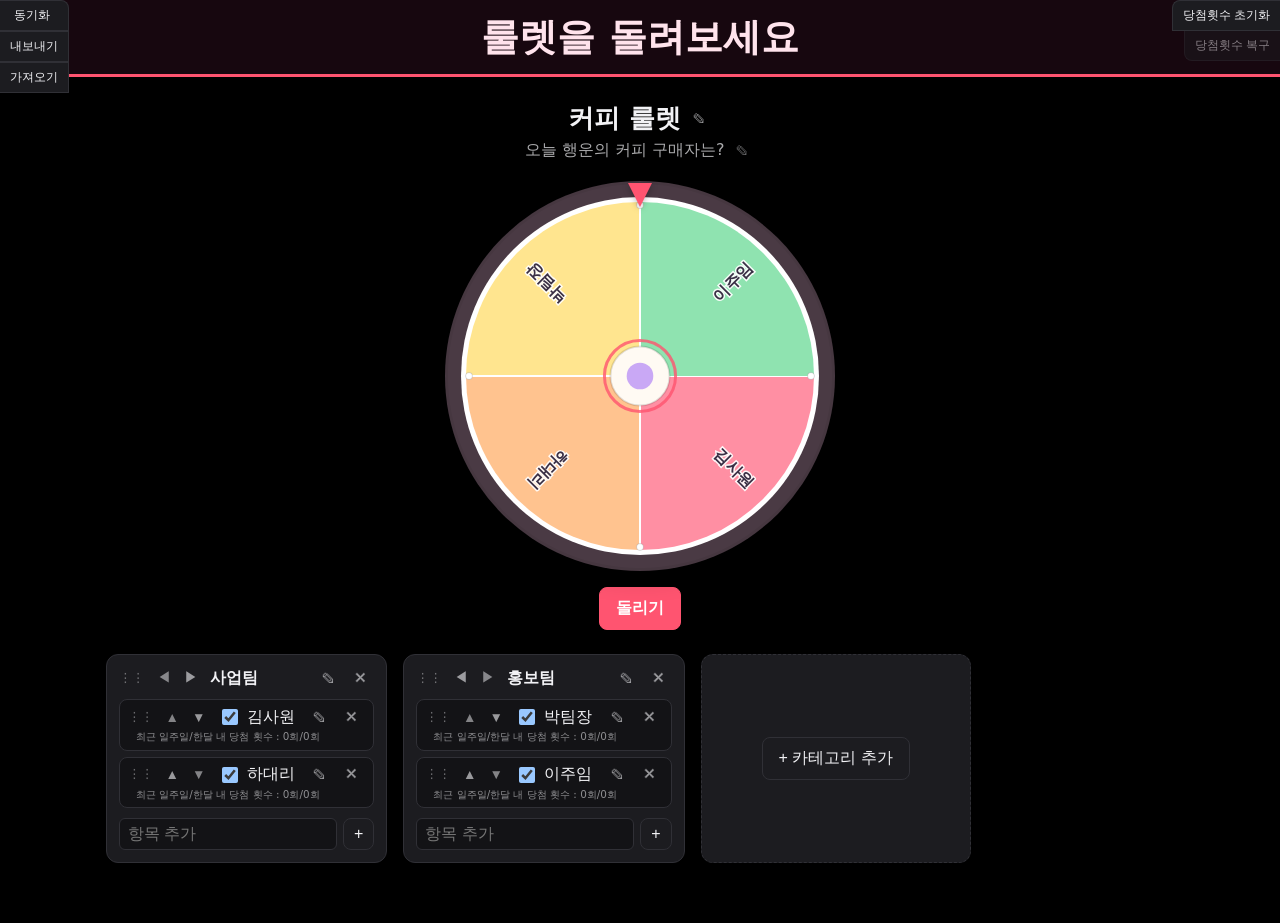
==== commit c7a89110: "Share the win log through a Google Sheet Export/import moved a snapshot by hand, which is too much f" ====
--- a/index.html
+++ b/index.html
@@ -1,2033 +1,2390 @@
-<!DOCTYPE html>
-<html lang="ko">
-<head>
-<meta charset="UTF-8">
-<meta name="viewport" content="width=device-width, initial-scale=1.0">
-<title>커피 룰렛</title>
-
-<!-- PWA: lets phones "Add to Home Screen" and open this in a standalone,
-     app-like window instead of a browser tab. -->
-<link rel="manifest" href="manifest.json">
-<meta name="theme-color" content="#17070f">
-<link rel="icon" href="icons/icon-192.png">
-<link rel="apple-touch-icon" href="icons/apple-touch-icon.png">
-<meta name="apple-mobile-web-app-capable" content="yes">
-<meta name="apple-mobile-web-app-status-bar-style" content="black-translucent">
-<meta name="apple-mobile-web-app-title" content="커피 룰렛">
-<meta name="mobile-web-app-capable" content="yes">
-
-<style>
-/* Always dark: the pastel wheel/accent colors are kept as-is, only the
-   page chrome (background, cards, text) uses a fixed dark palette. */
-:root {
-  color-scheme: dark;
-  --bg: #000000;
-  --fg: #f2f2f5;
-  --accent: #ff5470;
-  --danger: #d1264f;
-  --card: #1c1c20;
-  --border: #303036;
-  --rim: #4a3a44;
-  --banner-bg: #17070f;
-  --banner-fg: #ffe3ec;
-  --banner-border: var(--accent);
-  --inset: #131316;
-}
-
-* {
-  box-sizing: border-box;
-}
-
-body {
-  margin: 0;
-  min-height: 100vh;
-  background: var(--bg);
-  color: var(--fg);
-  font-family: system-ui, -apple-system, "Segoe UI", sans-serif;
-}
-
-/* ---------- Result banner ---------- */
-.result-banner {
-  position: sticky;
-  top: 0;
-  z-index: 20;
-  padding: 14px 16px;
-  background: var(--banner-bg);
-  border-bottom: 3px solid var(--banner-border);
-  box-shadow: 0 4px 14px rgba(0, 0, 0, 0.1);
-  color: var(--banner-fg);
-}
-
-.banner-inner {
-  width: min(1100px, 96vw);
-  margin: 0 auto;
-  display: flex;
-  flex-direction: column;
-  align-items: center;
-  gap: 10px;
-}
-
-#result {
-  width: 100%;
-  margin: 0;
-  /* Clear space for the fixed corner-action stacks on both sides
-     (the right stack's "당첨횟수 초기화" label is the widest button). */
-  padding: 0 100px;
-  text-align: center;
-  font-size: clamp(1rem, 4vw, 2.4rem);
-  font-weight: 800;
-  line-height: 1.2;
-  color: var(--banner-fg);
-}
-
-#result.spinning {
-  opacity: 0.65;
-  font-weight: 600;
-}
-
-#result.celebrate {
-  color: var(--accent);
-  animation: result-pop 0.6s ease;
-}
-
-@keyframes result-pop {
-  0% {
-    transform: scale(0.4);
-    opacity: 0;
-  }
-  60% {
-    transform: scale(1.2);
-    opacity: 1;
-  }
-  100% {
-    transform: scale(1);
-    opacity: 1;
-  }
-}
-
-/* Pinned to the top corners of the viewport, outside the result banner,
-   each stacked vertically flush against its edge. */
-.corner-actions {
-  position: fixed;
-  top: 0;
-  z-index: 21;
-  display: flex;
-  flex-direction: column;
-}
-
-.corner-actions button {
-  padding: 6px 10px;
-  font-size: 0.75rem;
-  border-radius: 0;
-  background: var(--card);
-  color: var(--fg);
-  border: 1px solid var(--border);
-}
-
-.corner-actions button:hover:not(:disabled) {
-  filter: brightness(0.97);
-}
-
-.corner-actions-left {
-  left: 0;
-}
-
-.corner-actions-left button {
-  border-left: none;
-}
-
-.corner-actions-left button:first-child {
-  border-top-right-radius: 8px;
-}
-
-.corner-actions-left button:last-child {
-  border-bottom-right-radius: 8px;
-  border-top: none;
-}
-
-.corner-actions-right {
-  right: 0;
-  align-items: flex-end;
-}
-
-.corner-actions-right button {
-  border-right: none;
-}
-
-.corner-actions-right button:first-child {
-  border-top-left-radius: 8px;
-}
-
-.corner-actions-right button:last-child {
-  border-bottom-left-radius: 8px;
-  border-top: none;
-}
-
-/* ---------- Layout ---------- */
-.app {
-  width: min(1100px, 96vw);
-  margin: 0 auto;
-  padding: 24px 16px 48px;
-  text-align: center;
-}
-
-h1 {
-  margin: 0 0 4px;
-  font-size: 1.6rem;
-}
-
-.subtitle {
-  margin: 0 0 20px;
-  opacity: 0.7;
-}
-
-.editable-heading {
-  display: flex;
-  align-items: center;
-  justify-content: center;
-  gap: 6px;
-}
-
-.editable-heading .edit-input {
-  width: min(420px, 80vw);
-  text-align: center;
-}
-
-/* ---------- Wheel + play controls ---------- */
-.wheel-section {
-  display: flex;
-  flex-direction: column;
-  align-items: center;
-  gap: 16px;
-  margin-bottom: 24px;
-}
-
-/* The wrap is the stationary bowl; only the canvas inside spins. */
-.wheel-wrap {
-  position: relative;
-  padding: 15px;
-  border-radius: 50%;
-  background: var(--rim);
-  box-shadow:
-    0 10px 24px rgba(0, 0, 0, 0.12),
-    inset 0 0 0 3px rgba(0, 0, 0, 0.06);
-  max-width: 100%;
-}
-
-.pointer {
-  position: absolute;
-  top: 2px;
-  left: 50%;
-  transform: translateX(-50%);
-  width: 0;
-  height: 0;
-  border-left: 12px solid transparent;
-  border-right: 12px solid transparent;
-  border-top: 24px solid var(--accent);
-  filter: drop-shadow(0 2px 3px rgba(0, 0, 0, 0.25));
-  z-index: 3;
-}
-
-#wheel {
-  display: block;
-  max-width: 100%;
-  height: auto;
-  border-radius: 50%;
-  transition: transform 4s cubic-bezier(0.17, 0.67, 0.12, 0.99);
-}
-
-.play-controls {
-  display: flex;
-  align-items: center;
-  justify-content: center;
-  gap: 12px;
-  flex-wrap: wrap;
-}
-
-/* ---------- Category board ---------- */
-.category-board {
-  display: flex;
-  gap: 16px;
-  overflow-x: auto;
-  padding-bottom: 12px;
-  text-align: left;
-  justify-content: flex-start;
-}
-
-.category-column {
-  flex: 0 0 270px;
-  background: var(--card);
-  border: 1px solid var(--border);
-  border-radius: 12px;
-  padding: 12px;
-  display: flex;
-  flex-direction: column;
-  gap: 10px;
-}
-
-.category-column.drag-over {
-  border-color: var(--accent);
-  border-style: dashed;
-}
-
-.category-column-header {
-  display: flex;
-  align-items: center;
-  gap: 6px;
-}
-
-.category-name {
-  font-weight: 700;
-  flex: 1;
-  overflow: hidden;
-  text-overflow: ellipsis;
-  white-space: nowrap;
-}
-
-.category-items {
-  list-style: none;
-  margin: 0;
-  padding: 0;
-  display: flex;
-  flex-direction: column;
-  gap: 6px;
-  max-height: 340px;
-  overflow-y: auto;
-}
-
-.item-row {
-  display: flex;
-  flex-direction: column;
-  gap: 2px;
-  padding: 6px 8px;
-  background: var(--inset);
-  border: 1px solid var(--border);
-  border-radius: 8px;
-}
-
-.item-row.drag-over {
-  border-color: var(--accent);
-  border-style: dashed;
-}
-
-.item-main {
-  display: flex;
-  align-items: center;
-  gap: 6px;
-}
-
-.item-name {
-  flex: 1;
-  overflow: hidden;
-  text-overflow: ellipsis;
-  white-space: nowrap;
-}
-
-.item-stats {
-  padding-left: 8px;
-  font-size: 0.65rem;
-  line-height: 1.3;
-  opacity: 0.55;
-}
-
-.add-item-form {
-  display: flex;
-  gap: 6px;
-}
-
-.add-item-form input {
-  flex: 1;
-  min-width: 0;
-  padding: 6px 8px;
-  border: 1px solid var(--border);
-  border-radius: 6px;
-  background: var(--inset);
-  color: var(--fg);
-  /* 16px minimum keeps iOS Safari from zooming in when the field is focused. */
-  font-size: 16px;
-}
-
-.add-item-form button {
-  padding: 6px 10px;
-}
-
-.category-column.add-column {
-  align-items: center;
-  justify-content: center;
-  border-style: dashed;
-  min-height: 64px;
-}
-
-.add-category-btn {
-  white-space: nowrap;
-}
-
-/* ---------- Shared small controls ---------- */
-.drag-handle {
-  opacity: 0.4;
-  cursor: grab;
-  font-size: 0.8rem;
-  line-height: 1;
-}
-
-/* Touch/keyboard fallback for reordering, since HTML5 drag-and-drop
-   (the ⋮⋮ handles) has no touch equivalent on phones. */
-.reorder-buttons {
-  display: flex;
-  gap: 1px;
-}
-
-.reorder-btn {
-  padding: 1px 4px;
-  font-size: 0.65rem;
-}
-
-.icon-btn {
-  padding: 2px 6px;
-  border: none;
-  background: transparent;
-  font-size: 0.85rem;
-  opacity: 0.6;
-}
-
-.icon-btn:hover:not(:disabled) {
-  opacity: 1;
-  color: var(--accent);
-}
-
-.editable-heading .icon-btn {
-  font-size: 0.8rem;
-}
-
-.edit-input {
-  padding: 4px 6px;
-  border: 1px solid var(--border);
-  border-radius: 6px;
-  background: var(--inset);
-  color: var(--fg);
-  /* 16px minimum keeps iOS Safari from zooming in when the field is focused. */
-  font-size: 16px;
-  width: 100%;
-}
-
-.item-checkbox {
-  width: 16px;
-  height: 16px;
-  flex-shrink: 0;
-  cursor: pointer;
-}
-
-.item-checkbox:disabled {
-  cursor: not-allowed;
-}
-
-button {
-  padding: 10px 16px;
-  border: 1px solid var(--border);
-  border-radius: 8px;
-  background: var(--card);
-  color: var(--fg);
-  font-size: 1rem;
-  cursor: pointer;
-}
-
-button:hover:not(:disabled) {
-  filter: brightness(0.95);
-}
-
-button:disabled {
-  opacity: 0.5;
-  cursor: not-allowed;
-}
-
-input:disabled {
-  opacity: 0.6;
-  cursor: not-allowed;
-}
-
-button.primary {
-  background: var(--accent);
-  color: #fff;
-  border-color: var(--accent);
-  font-weight: 600;
-}
-
-button.danger {
-  background: var(--danger);
-  color: #fff;
-  border-color: var(--danger);
-  font-weight: 600;
-}
-
-/* ---------- Confirm dialog ---------- */
-.modal-overlay {
-  position: fixed;
-  inset: 0;
-  background: rgba(0, 0, 0, 0.5);
-  display: flex;
-  align-items: center;
-  justify-content: center;
-  z-index: 1000;
-  padding: 16px;
-}
-
-.modal-overlay[hidden] {
-  display: none;
-}
-
-.modal-card {
-  background: var(--card);
-  border: 1px solid var(--border);
-  border-radius: 12px;
-  padding: 24px;
-  width: min(360px, 100%);
-  text-align: center;
-  box-shadow: 0 8px 32px rgba(0, 0, 0, 0.25);
-}
-
-#confirm-message {
-  margin: 0 0 20px;
-  font-size: 1.05rem;
-  font-weight: 600;
-}
-
-.modal-title {
-  margin: 0 0 16px;
-  font-size: 1.05rem;
-  font-weight: 700;
-}
-
-.share-actions {
-  display: flex;
-  flex-direction: column;
-  gap: 8px;
-  margin-bottom: 14px;
-}
-
-.share-hint {
-  margin: 0 0 16px;
-  font-size: 0.75rem;
-  line-height: 1.5;
-  opacity: 0.6;
-}
-
-.modal-actions {
-  display: flex;
-  gap: 10px;
-  justify-content: center;
-}
-
-.modal-actions button {
-  flex: 1;
-}
-
-/* ---------- Confetti ---------- */
-#confetti-canvas {
-  position: fixed;
-  inset: 0;
-  width: 100vw;
-  height: 100vh;
-  pointer-events: none;
-  z-index: 999;
-}
-
-/* ---------- Touch targets ----------
-   pointer:coarse (touchscreens, not just narrow windows) targets real
-   phones/tablets specifically, since the buttons below are sized fine
-   for a mouse cursor but too small to reliably tap with a finger. */
-@media (pointer: coarse) {
-  /* Corner buttons grow below with more padding, so #result needs more
-     clearance too or its text runs under "당첨횟수 초기화". */
-  #result {
-    padding: 0 128px;
-  }
-
-  .category-column {
-    flex-basis: 300px;
-  }
-
-  .icon-btn {
-    padding: 8px;
-    font-size: 1rem;
-    min-width: 36px;
-    min-height: 36px;
-  }
-
-  .reorder-btn {
-    padding: 6px 9px;
-    font-size: 0.85rem;
-    min-width: 32px;
-    min-height: 32px;
-  }
-
-  .item-checkbox {
-    width: 22px;
-    height: 22px;
-  }
-
-  .add-item-form button {
-    padding: 8px 14px;
-    min-height: 36px;
-  }
-
-  .corner-actions button {
-    padding: 10px 14px;
-    font-size: 0.8rem;
-  }
-}
-</style>
-</head>
-<body>
-  <div class="corner-actions corner-actions-left">
-    <button id="export-btn" type="button">내보내기</button>
-    <button id="import-btn" type="button">가져오기</button>
-    <input id="import-file-input" type="file" accept="application/json" hidden>
-  </div>
-
-  <div class="corner-actions corner-actions-right">
-    <button id="reset-wins-btn" type="button">당첨횟수 초기화</button>
-    <button id="restore-wins-btn" type="button">당첨횟수 복구</button>
-  </div>
-
-  <div class="result-banner">
-    <div class="banner-inner">
-      <p id="result" aria-live="polite">룰렛을 돌려보세요</p>
-    </div>
-  </div>
-
-  <main class="app">
-    <h1 id="board-title" class="editable-heading"></h1>
-    <p id="board-subtitle" class="subtitle editable-heading"></p>
-
-    <div class="wheel-section">
-      <div class="wheel-wrap">
-        <div class="pointer"></div>
-        <canvas id="wheel" width="360" height="360"></canvas>
-      </div>
-
-      <div class="play-controls">
-        <button id="spin-btn" class="primary">돌리기</button>
-      </div>
-    </div>
-
-    <div id="category-board" class="category-board"></div>
-  </main>
-
-  <canvas id="confetti-canvas"></canvas>
-
-  <div id="confirm-dialog" class="modal-overlay" hidden>
-    <div class="modal-card" role="alertdialog" aria-modal="true" aria-labelledby="confirm-message">
-      <p id="confirm-message">정말 제거하시겠습니까?</p>
-      <div class="modal-actions">
-        <button id="confirm-cancel-btn" type="button">취소</button>
-        <button id="confirm-ok-btn" type="button" class="danger">제거</button>
-      </div>
-    </div>
-  </div>
-
-  <div id="share-dialog" class="modal-overlay" hidden>
-    <div class="modal-card" role="dialog" aria-modal="true" aria-labelledby="share-title">
-      <p id="share-title" class="modal-title">내보내기 / 공유</p>
-      <div class="share-actions">
-        <button id="share-file-btn" type="button">정보 파일 내보내기 (.json)</button>
-        <button id="share-instagram-btn" type="button">인스타그램 공유</button>
-        <button id="share-discord-btn" type="button">디스코드 공유</button>
-        <button id="share-copy-btn" type="button">결과 텍스트 복사</button>
-      </div>
-      <p id="share-hint" class="share-hint"></p>
-      <div class="modal-actions">
-        <button id="share-close-btn" type="button">닫기</button>
-      </div>
-    </div>
-  </div>
-
-  <script>
-    // Winner-picking logic. `random` is injectable so it can be tested
-    // deterministically; the app itself always calls it with Math.random.
-    const Roulette = (function () {
-      function pickWinnerIndex(itemCount, random) {
-        if (!Number.isInteger(itemCount) || itemCount <= 0) {
-          throw new RangeError("itemCount must be a positive integer");
-        }
-        const rand = typeof random === "function" ? random : Math.random;
-        return Math.floor(rand() * itemCount);
-      }
-      return { pickWinnerIndex };
-    })();
-  </script>
-  <script>
-(function () {
-  const STORAGE_KEY = "roulette-state-v1";
-  const DAY_MS = 24 * 60 * 60 * 1000;
-  const WEEK_MS = 7 * DAY_MS;
-  const FOUR_WEEKS_MS = 28 * DAY_MS;
-  // The original fixed spin was 1800 degrees over 4 seconds.
-  const BASE_DEG_PER_SEC = 450;
-
-  const SLICE_COLORS = ["#ff8fa3", "#ffc38f", "#ffe58f", "#8fe3b0", "#8fd3f4", "#c9a8f5"];
-  const CONFETTI_COLORS = ["#ff8fa3", "#ffc38f", "#ffe58f", "#8fe3b0", "#8fd3f4", "#c9a8f5", "#ffffff"];
-
-  const canvas = document.getElementById("wheel");
-  const ctx = canvas.getContext("2d");
-  const confettiCanvas = document.getElementById("confetti-canvas");
-  const confettiCtx = confettiCanvas.getContext("2d");
-
-  const titleEl = document.getElementById("board-title");
-  const subtitleEl = document.getElementById("board-subtitle");
-  const categoryBoard = document.getElementById("category-board");
-  const spinBtn = document.getElementById("spin-btn");
-  const result = document.getElementById("result");
-  const resetWinsBtn = document.getElementById("reset-wins-btn");
-  const restoreWinsBtn = document.getElementById("restore-wins-btn");
-  const exportBtn = document.getElementById("export-btn");
-  const importBtn = document.getElementById("import-btn");
-  const importFileInput = document.getElementById("import-file-input");
-
-  const confirmDialog = document.getElementById("confirm-dialog");
-  const confirmMessage = document.getElementById("confirm-message");
-  const confirmOkBtn = document.getElementById("confirm-ok-btn");
-  const confirmCancelBtn = document.getElementById("confirm-cancel-btn");
-
-  const shareDialog = document.getElementById("share-dialog");
-  const shareHint = document.getElementById("share-hint");
-  const shareFileBtn = document.getElementById("share-file-btn");
-  const shareInstagramBtn = document.getElementById("share-instagram-btn");
-  const shareDiscordBtn = document.getElementById("share-discord-btn");
-  const shareCopyBtn = document.getElementById("share-copy-btn");
-  const shareCloseBtn = document.getElementById("share-close-btn");
-
-  let nextId = 1;
-  function makeId(prefix) {
-    return `${prefix}-${nextId++}`;
-  }
-
-  function createSeedCategories() {
-    return [
-      {
-        id: makeId("cat"),
-        name: "사업팀",
-        items: [
-          { id: makeId("item"), name: "김사원", included: true, wins: [] },
-          { id: makeId("item"), name: "하대리", included: true, wins: [] },
-        ],
-      },
-      {
-        id: makeId("cat"),
-        name: "홍보팀",
-        items: [
-          { id: makeId("item"), name: "박팀장", included: true, wins: [] },
-          { id: makeId("item"), name: "이주임", included: true, wins: [] },
-        ],
-      },
-    ];
-  }
-
-  let categories = [];
-  let boardTitle = "커피 룰렛";
-  let boardSubtitle = "오늘 행운의 커피 구매자는?";
-  let winsBackup = null;
-  let lastWinner = null;
-
-  let editingHeaderField = null;
-  let editingCategoryId = null;
-  let addingCategory = false;
-  let editingItemId = null;
-
-  let rotation = 0;
-  let spinning = false;
-  let confettiAnimationId = null;
-
-  // ---------- Persistence ----------
-  function serializeState() {
-    return {
-      version: 1,
-      title: boardTitle,
-      subtitle: boardSubtitle,
-      categories,
-      winsBackup,
-      nextId,
-      volume: masterVolume,
-      muted,
-    };
-  }
-
-  // Shared by loadState() (localStorage) and importState() (a file the
-  // user picked), so both go through the same validation/normalization.
-  function applyStateData(data) {
-    if (!data || !Array.isArray(data.categories)) return false;
-
-    categories = data.categories.map((category) => ({
-      id: String(category.id),
-      name: String(category.name),
-      items: Array.isArray(category.items)
-        ? category.items.map((item) => ({
-            id: String(item.id),
-            name: String(item.name),
-            included: item.included !== false,
-            wins: Array.isArray(item.wins) ? item.wins.filter((t) => typeof t === "number") : [],
-          }))
-        : [],
-    }));
-
-    if (typeof data.title === "string" && data.title.trim()) boardTitle = data.title;
-    if (typeof data.subtitle === "string" && data.subtitle.trim()) boardSubtitle = data.subtitle;
-    winsBackup = data.winsBackup && typeof data.winsBackup === "object" ? data.winsBackup : null;
-    if (typeof data.volume === "number") masterVolume = Math.min(1, Math.max(0, data.volume));
-    muted = data.muted === true;
-    if (Number.isFinite(data.nextId)) nextId = data.nextId;
-
-    // Guard against id collisions if the stored/imported counter drifted.
-    let highest = nextId - 1;
-    categories.forEach((category) => {
-      [category, ...category.items].forEach((entity) => {
-        const match = /-(\d+)$/.exec(entity.id);
-        if (match) highest = Math.max(highest, Number(match[1]));
-      });
-    });
-    nextId = highest + 1;
-
-    return true;
-  }
-
-  function saveState() {
-    try {
-      localStorage.setItem(STORAGE_KEY, JSON.stringify(serializeState()));
-    } catch (e) {
-      // Storage can be unavailable (private mode, quota); the app still
-      // works for the current session without it.
-    }
-  }
-
-  function loadState() {
-    let raw = null;
-    try {
-      raw = localStorage.getItem(STORAGE_KEY);
-    } catch (e) {
-      return false;
-    }
-    if (!raw) return false;
-
-    try {
-      return applyStateData(JSON.parse(raw));
-    } catch (e) {
-      return false;
-    }
-  }
-
-  // ---------- Export / import ----------
-  function exportState() {
-    playClick();
-    const blob = new Blob([JSON.stringify(serializeState(), null, 2)], {
-      type: "application/json",
-    });
-    const url = URL.createObjectURL(blob);
-    const stamp = new Date().toISOString().slice(0, 10);
-    const link = document.createElement("a");
-    link.href = url;
-    link.download = `roulette-backup-${stamp}.json`;
-    document.body.appendChild(link);
-    link.click();
-    link.remove();
-    URL.revokeObjectURL(url);
-  }
-
-  async function importStateFromFile(file) {
-    let data;
-    try {
-      data = JSON.parse(await file.text());
-    } catch (e) {
-      window.alert("파일을 읽을 수 없습니다. 올바른 백업 파일인지 확인해주세요.");
-      return;
-    }
-    if (!data || !Array.isArray(data.categories)) {
-      window.alert("올바른 백업 파일 형식이 아닙니다.");
-      return;
-    }
-
-    const ok = await showConfirm(
-      "현재 데이터를 가져온 파일 내용으로 덮어씁니다. 계속하시겠습니까?",
-      "가져오기",
-      true
-    );
-    if (!ok) return;
-
-    applyStateData(data);
-    editingHeaderField = null;
-    editingCategoryId = null;
-    addingCategory = false;
-    editingItemId = null;
-    applyVolume();
-    renderAll();
-  }
-
-  // ---------- Audio ----------
-  let audioCtx = null;
-  let masterGain = null;
-  let masterVolume = 0.6;
-  let muted = false;
-
-  function ensureAudioCtx() {
-    const AudioCtxClass = window.AudioContext || window.webkitAudioContext;
-    if (!AudioCtxClass) return null;
-    if (!audioCtx) {
-      audioCtx = new AudioCtxClass();
-      masterGain = audioCtx.createGain();
-      masterGain.gain.value = muted ? 0 : masterVolume;
-      masterGain.connect(audioCtx.destination);
-    }
-    if (audioCtx.state === "suspended") audioCtx.resume();
-    return audioCtx;
-  }
-
-  function applyVolume() {
-    if (masterGain) masterGain.gain.value = muted ? 0 : masterVolume;
-  }
-
-  function playClick() {
-    const ac = ensureAudioCtx();
-    if (!ac) return;
-    try {
-      const osc = ac.createOscillator();
-      const gain = ac.createGain();
-      osc.type = "square";
-      osc.frequency.value = 700;
-      const start = ac.currentTime;
-      gain.gain.setValueAtTime(0.0001, start);
-      gain.gain.exponentialRampToValueAtTime(0.15, start + 0.005);
-      gain.gain.exponentialRampToValueAtTime(0.0001, start + 0.06);
-      osc.connect(gain).connect(masterGain);
-      osc.start(start);
-      osc.stop(start + 0.07);
-    } catch (e) {
-      // Ignore playback failures (e.g. autoplay restrictions).
-    }
-  }
-
-  function scheduleTick(atTime) {
-    if (!audioCtx) return;
-    try {
-      const osc = audioCtx.createOscillator();
-      const gain = audioCtx.createGain();
-      osc.type = "square";
-      osc.frequency.value = 1000;
-      gain.gain.setValueAtTime(0.0001, atTime);
-      gain.gain.exponentialRampToValueAtTime(0.14, atTime + 0.003);
-      gain.gain.exponentialRampToValueAtTime(0.0001, atTime + 0.03);
-      osc.connect(gain).connect(masterGain);
-      osc.start(atTime);
-      osc.stop(atTime + 0.04);
-    } catch (e) {
-      // Ignore playback failures.
-    }
-  }
-
-  // Synthesizes a short ascending fanfare with the Web Audio API so no
-  // external audio asset is needed; playback failures are non-fatal.
-  function playFanfare() {
-    if (!audioCtx) return;
-    try {
-      const notes = [523.25, 659.25, 783.99, 1046.5]; // C5 E5 G5 C6
-      notes.forEach((freq, i) => {
-        const osc = audioCtx.createOscillator();
-        const gain = audioCtx.createGain();
-        osc.type = "square";
-        osc.frequency.value = freq;
-        const start = audioCtx.currentTime + i * 0.12;
-        gain.gain.setValueAtTime(0.0001, start);
-        gain.gain.exponentialRampToValueAtTime(0.2, start + 0.02);
-        gain.gain.exponentialRampToValueAtTime(0.0001, start + 0.3);
-        osc.connect(gain).connect(masterGain);
-        osc.start(start);
-        osc.stop(start + 0.35);
-      });
-    } catch (e) {
-      // Ignore playback failures (e.g. autoplay restrictions).
-    }
-  }
-
-  // Evaluates a CSS-style cubic-bezier(p1x,p1y,p2x,p2y) easing at time
-  // fraction t, via binary search over the bezier's parametric variable.
-  function makeCubicBezierEasing(p1x, p1y, p2x, p2y) {
-    function sampleX(u) {
-      const mu = 1 - u;
-      return 3 * mu * mu * u * p1x + 3 * mu * u * u * p2x + u * u * u;
-    }
-    function sampleY(u) {
-      const mu = 1 - u;
-      return 3 * mu * mu * u * p1y + 3 * mu * u * u * p2y + u * u * u;
-    }
-    return function progressAt(t) {
-      let lower = 0;
-      let upper = 1;
-      let u = t;
-      for (let i = 0; i < 20; i++) {
-        const x = sampleX(u);
-        if (Math.abs(x - t) < 1e-4) break;
-        if (x < t) lower = u;
-        else upper = u;
-        u = (lower + upper) / 2;
-      }
-      return sampleY(u);
-    };
-  }
-
-  const wheelEasing = makeCubicBezierEasing(0.17, 0.67, 0.12, 0.99);
-
-  function findTimeFractionForProgress(targetProgress) {
-    let lower = 0;
-    let upper = 1;
-    let t = targetProgress;
-    for (let i = 0; i < 20; i++) {
-      const p = wheelEasing(t);
-      if (Math.abs(p - targetProgress) < 1e-4) break;
-      if (p < targetProgress) lower = t;
-      else upper = t;
-      t = (lower + upper) / 2;
-    }
-    return t;
-  }
-
-  // Schedules a click for every slice boundary that passes the fixed
-  // pointer while the wheel rotates from startRotation to endRotation,
-  // timed to match the CSS transition's easing so the "roulette ticking"
-  // sound speeds up and slows down together with the visual spin.
-  function scheduleSpinTicks(startRotation, endRotation, sliceAngle, durationMs) {
-    if (!audioCtx) return;
-    const pointerAngle = 270;
-    const totalDelta = endRotation - startRotation;
-    if (totalDelta <= 0) return;
-
-    const phase = ((pointerAngle % sliceAngle) + sliceAngle) % sliceAngle;
-    let firstBoundary = startRotation + ((((phase - startRotation) % sliceAngle) + sliceAngle) % sliceAngle);
-    if (firstBoundary <= startRotation) firstBoundary += sliceAngle;
-
-    const baseTime = audioCtx.currentTime;
-    for (let r = firstBoundary; r <= endRotation; r += sliceAngle) {
-      const progress = (r - startRotation) / totalDelta;
-      const timeFraction = findTimeFractionForProgress(progress);
-      scheduleTick(baseTime + (timeFraction * durationMs) / 1000);
-    }
-  }
-
-  // ---------- Confirm dialog ----------
-  function showConfirm(message, confirmLabel, danger) {
-    return new Promise((resolve) => {
-      confirmMessage.textContent = message;
-      confirmOkBtn.textContent = confirmLabel || "제거";
-      confirmOkBtn.className = danger === false ? "primary" : "danger";
-      confirmDialog.hidden = false;
-
-      function onKeydown(e) {
-        if (e.key === "Escape") cleanup(false);
-      }
-      function onOverlayClick(e) {
-        if (e.target === confirmDialog) cleanup(false);
-      }
-      function cleanup(value) {
-        confirmDialog.hidden = true;
-        confirmOkBtn.removeEventListener("click", onOk);
-        confirmCancelBtn.removeEventListener("click", onCancel);
-        confirmDialog.removeEventListener("click", onOverlayClick);
-        document.removeEventListener("keydown", onKeydown);
-        resolve(value);
-      }
-      function onOk() {
-        playClick();
-        cleanup(true);
-      }
-      function onCancel() {
-        playClick();
-        cleanup(false);
-      }
-
-      confirmOkBtn.addEventListener("click", onOk);
-      confirmCancelBtn.addEventListener("click", onCancel);
-      confirmDialog.addEventListener("click", onOverlayClick);
-      document.addEventListener("keydown", onKeydown);
-      requestAnimationFrame(() => confirmCancelBtn.focus());
-    });
-  }
-
-  // ---------- Derived data ----------
-  // The wheel spins over items marked "included", regardless of which
-  // category they belong to, so a single roulette can mix e.g. 사업팀's
-  // 김사원 with 홍보팀's 박팀장. Each entry keeps a reference to the real
-  // item object (not a copy) so callers can mutate it.
-  function getWheelEntries() {
-    const entries = [];
-    categories.forEach((category) => {
-      category.items.forEach((item) => {
-        if (item.included) entries.push({ item, categoryName: category.name });
-      });
-    });
-    return entries;
-  }
-
-  function reorder(array, fromIndex, toIndex) {
-    const [moved] = array.splice(fromIndex, 1);
-    array.splice(toIndex, 0, moved);
-  }
-
-  // Native HTML5 drag-and-drop (used for the ⋮⋮ handles) has no touch
-  // equivalent on phones, so these buttons give touch and keyboard users
-  // a working way to reorder categories/items too.
-  function createReorderButtons(array, index, symbols, ariaLabelPrefix, onReordered) {
-    const wrap = document.createElement("span");
-    wrap.className = "reorder-buttons";
-
-    const prevBtn = document.createElement("button");
-    prevBtn.type = "button";
-    prevBtn.className = "icon-btn reorder-btn";
-    prevBtn.textContent = symbols[0];
-    prevBtn.disabled = spinning || index === 0;
-    prevBtn.setAttribute("aria-label", `${ariaLabelPrefix} 앞으로 이동`);
-    prevBtn.addEventListener("click", () => {
-      playClick();
-      reorder(array, index, index - 1);
-      onReordered();
-    });
-    wrap.appendChild(prevBtn);
-
-    const nextBtn = document.createElement("button");
-    nextBtn.type = "button";
-    nextBtn.className = "icon-btn reorder-btn";
-    nextBtn.textContent = symbols[1];
-    nextBtn.disabled = spinning || index === array.length - 1;
-    nextBtn.setAttribute("aria-label", `${ariaLabelPrefix} 뒤로 이동`);
-    nextBtn.addEventListener("click", () => {
-      playClick();
-      reorder(array, index, index + 1);
-      onReordered();
-    });
-    wrap.appendChild(nextBtn);
-
-    return wrap;
-  }
-
-  // Counts are relative to "now", so they shrink on their own as wins age
-  // past the 7-day / 28-day marks.
-  function formatWinStats(item) {
-    const now = Date.now();
-    const week = item.wins.filter((t) => now - t <= WEEK_MS).length;
-    const fourWeeks = item.wins.filter((t) => now - t <= FOUR_WEEKS_MS).length;
-    return `최근 일주일/한달 내 당첨 횟수 : ${week}회/${fourWeeks}회`;
-  }
-
-  function updateSpinAvailability() {
-    spinBtn.disabled = getWheelEntries().length < 2 || spinning;
-  }
-
-  function renderAll() {
-    renderHeader();
-    renderCategoryBoard();
-    updateSpinAvailability();
-    renderTopActions();
-    drawWheel();
-    saveState();
-  }
-
-  // ---------- Editable heading ----------
-  function renderEditableHeading(container, value, field, maxLength, apply) {
-    container.innerHTML = "";
-
-    if (editingHeaderField === field) {
-      const input = document.createElement("input");
-      input.type = "text";
-      input.className = "edit-input";
-      input.value = value;
-      input.maxLength = maxLength;
-      container.appendChild(input);
-
-      // An inline editor commits on both Enter and blur, and committing
-      // re-renders (which removes the focused input and fires blur again),
-      // so every commit path is guarded against running twice.
-      let done = false;
-      const commit = () => {
-        if (done) return;
-        done = true;
-        const next = input.value.trim();
-        if (next) apply(next);
-        editingHeaderField = null;
-        renderAll();
-      };
-      input.addEventListener("keydown", (e) => {
-        if (e.key === "Enter") commit();
-        if (e.key === "Escape") {
-          done = true;
-          editingHeaderField = null;
-          renderHeader();
-        }
-      });
-      input.addEventListener("blur", commit);
-      requestAnimationFrame(() => {
-        input.focus();
-        input.select();
-      });
-      return;
-    }
-
-    const span = document.createElement("span");
-    span.textContent = value;
-    container.appendChild(span);
-
-    const editBtn = document.createElement("button");
-    editBtn.type = "button";
-    editBtn.className = "icon-btn";
-    editBtn.textContent = "✎";
-    editBtn.disabled = spinning;
-    editBtn.setAttribute("aria-label", `${field === "title" ? "제목" : "부제목"} 수정`);
-    editBtn.addEventListener("click", () => {
-      playClick();
-      editingHeaderField = field;
-      renderHeader();
-    });
-    container.appendChild(editBtn);
-  }
-
-  function renderHeader() {
-    renderEditableHeading(titleEl, boardTitle, "title", 30, (value) => {
-      boardTitle = value;
-    });
-    renderEditableHeading(subtitleEl, boardSubtitle, "subtitle", 80, (value) => {
-      boardSubtitle = value;
-    });
-  }
-
-  function renderTopActions() {
-    resetWinsBtn.disabled = spinning;
-    restoreWinsBtn.disabled = spinning || !winsBackup;
-  }
-
-  // ---------- Wheel drawing ----------
-  // Sizes are written for a 360px wheel and scaled by `s`, so the same
-  // drawing also renders the larger wheel used in the share image.
-  function paintHub(g, center, radius, s) {
-    g.beginPath();
-    g.arc(center, center, radius, 0, Math.PI * 2);
-    g.fillStyle = "#fffaf3";
-    g.fill();
-    g.lineWidth = 2 * s;
-    g.strokeStyle = "rgba(0, 0, 0, 0.12)";
-    g.stroke();
-
-    g.beginPath();
-    g.arc(center, center, radius * 0.45, 0, Math.PI * 2);
-    g.fillStyle = "#c9a8f5";
-    g.fill();
-  }
-
-  function paintWheel(g, size, entries) {
-    const s = size / 360;
-    const center = size / 2;
-    const faceRadius = center - 6 * s;
-    const hubRadius = Math.max(24 * s, faceRadius * 0.17);
-
-    g.clearRect(0, 0, size, size);
-
-    // White backing ring so pastel slice edges stay crisp against the rim.
-    g.beginPath();
-    g.arc(center, center, center - 1 * s, 0, Math.PI * 2);
-    g.fillStyle = "#ffffff";
-    g.fill();
-
-    if (entries.length === 0) {
-      g.beginPath();
-      g.arc(center, center, faceRadius, 0, Math.PI * 2);
-      g.fillStyle = "#eae7f2";
-      g.fill();
-      paintHub(g, center, hubRadius, s);
-      return;
-    }
-
-    const sliceAngle = (Math.PI * 2) / entries.length;
-    const fontSize = Math.max(10, Math.min(16, Math.round(140 / entries.length) + 9)) * s;
-
-    entries.forEach((entry, i) => {
-      const start = i * sliceAngle;
-      const end = start + sliceAngle;
-
-      g.beginPath();
-      g.moveTo(center, center);
-      g.arc(center, center, faceRadius, start, end);
-      g.closePath();
-      g.fillStyle = SLICE_COLORS[i % SLICE_COLORS.length];
-      g.fill();
-
-      g.beginPath();
-      g.moveTo(center, center);
-      g.lineTo(center + Math.cos(start) * faceRadius, center + Math.sin(start) * faceRadius);
-      g.strokeStyle = "#ffffff";
-      g.lineWidth = 2 * s;
-      g.stroke();
-
-      g.save();
-      g.translate(center, center);
-      g.rotate(start + sliceAngle / 2);
-      g.textAlign = "right";
-      g.textBaseline = "middle";
-      g.font = `bold ${fontSize}px system-ui, sans-serif`;
-      g.lineWidth = 3 * s;
-      g.strokeStyle = "rgba(255, 255, 255, 0.9)";
-      g.strokeText(entry.item.name, faceRadius - 18 * s, 0);
-      g.fillStyle = "#3a2f45";
-      g.fillText(entry.item.name, faceRadius - 18 * s, 0);
-      g.restore();
-    });
-
-    // Frets between pockets.
-    entries.forEach((_, i) => {
-      const angle = i * sliceAngle;
-      const px = center + Math.cos(angle) * (faceRadius - 3 * s);
-      const py = center + Math.sin(angle) * (faceRadius - 3 * s);
-      g.beginPath();
-      g.arc(px, py, 3.5 * s, 0, Math.PI * 2);
-      g.fillStyle = "#ffffff";
-      g.lineWidth = 1 * s;
-      g.strokeStyle = "rgba(0, 0, 0, 0.15)";
-      g.fill();
-      g.stroke();
-    });
-
-    // Inner ring around the hub.
-    g.beginPath();
-    g.arc(center, center, hubRadius + 6 * s, 0, Math.PI * 2);
-    g.strokeStyle = "rgba(255, 84, 112, 0.8)";
-    g.lineWidth = 3 * s;
-    g.stroke();
-
-    paintHub(g, center, hubRadius, s);
-  }
-
-  function drawWheel() {
-    paintWheel(ctx, canvas.width, getWheelEntries());
-  }
-
-  // ---------- Category board ----------
-  function renderCategoryBoard() {
-    const scrollLeft = categoryBoard.scrollLeft;
-    categoryBoard.innerHTML = "";
-
-    categories.forEach((category, categoryIndex) => {
-      const column = document.createElement("div");
-      column.className = "category-column";
-      column.draggable = !spinning && editingCategoryId !== category.id;
-
-      const header = document.createElement("div");
-      header.className = "category-column-header";
-
-      const handle = document.createElement("span");
-      handle.className = "drag-handle";
-      handle.textContent = "⋮⋮";
-      handle.setAttribute("aria-hidden", "true");
-      header.appendChild(handle);
-      header.appendChild(
-        createReorderButtons(categories, categoryIndex, ["◀", "▶"], category.name, renderAll)
-      );
-
-      if (editingCategoryId === category.id) {
-        const editInput = document.createElement("input");
-        editInput.type = "text";
-        editInput.className = "edit-input";
-        editInput.value = category.name;
-        editInput.maxLength = 20;
-        header.appendChild(editInput);
-
-        let done = false;
-        const commit = () => {
-          if (done) return;
-          done = true;
-          const value = editInput.value.trim();
-          if (value) category.name = value;
-          editingCategoryId = null;
-          renderAll();
-        };
-        editInput.addEventListener("keydown", (e) => {
-          if (e.key === "Enter") commit();
-          if (e.key === "Escape") {
-            done = true;
-            editingCategoryId = null;
-            renderCategoryBoard();
-          }
-        });
-        editInput.addEventListener("blur", commit);
-        requestAnimationFrame(() => {
-          editInput.focus();
-          editInput.select();
-        });
-      } else {
-        const nameSpan = document.createElement("span");
-        nameSpan.className = "category-name";
-        nameSpan.textContent = category.name;
-        nameSpan.title = category.name;
-        header.appendChild(nameSpan);
-
-        const editBtn = document.createElement("button");
-        editBtn.type = "button";
-        editBtn.className = "icon-btn";
-        editBtn.textContent = "✎";
-        editBtn.disabled = spinning;
-        editBtn.setAttribute("aria-label", `${category.name} 이름 수정`);
-        editBtn.addEventListener("click", () => {
-          playClick();
-          editingCategoryId = category.id;
-          renderCategoryBoard();
-        });
-        header.appendChild(editBtn);
-      }
-
-      const removeBtn = document.createElement("button");
-      removeBtn.type = "button";
-      removeBtn.className = "icon-btn";
-      removeBtn.textContent = "✕";
-      removeBtn.disabled = spinning;
-      removeBtn.setAttribute("aria-label", `${category.name} 삭제`);
-      removeBtn.addEventListener("click", async () => {
-        playClick();
-        const ok = await showConfirm(
-          `"${category.name}" 카테고리와 그 안의 모든 항목을 정말 제거하시겠습니까?`
-        );
-        if (!ok) return;
-        const idx = categories.indexOf(category);
-        if (idx !== -1) categories.splice(idx, 1);
-        renderAll();
-      });
-      header.appendChild(removeBtn);
-
-      column.appendChild(header);
-
-      const itemsList = document.createElement("ul");
-      itemsList.className = "category-items";
-
-      category.items.forEach((item, itemIndex) => {
-        const li = document.createElement("li");
-        li.className = "item-row";
-        li.draggable = !spinning && editingItemId !== item.id;
-
-        const main = document.createElement("div");
-        main.className = "item-main";
-
-        const itemHandle = document.createElement("span");
-        itemHandle.className = "drag-handle";
-        itemHandle.textContent = "⋮⋮";
-        itemHandle.setAttribute("aria-hidden", "true");
-        main.appendChild(itemHandle);
-        main.appendChild(createReorderButtons(category.items, itemIndex, ["▲", "▼"], item.name, renderAll));
-
-        const checkbox = document.createElement("input");
-        checkbox.type = "checkbox";
-        checkbox.className = "item-checkbox";
-        checkbox.checked = item.included;
-        checkbox.disabled = spinning;
-        checkbox.setAttribute("aria-label", `${item.name} 룰렛에 포함`);
-        checkbox.addEventListener("change", () => {
-          playClick();
-          item.included = checkbox.checked;
-          updateSpinAvailability();
-          drawWheel();
-          saveState();
-        });
-        main.appendChild(checkbox);
-
-        if (editingItemId === item.id) {
-          const editInput = document.createElement("input");
-          editInput.type = "text";
-          editInput.className = "edit-input";
-          editInput.value = item.name;
-          editInput.maxLength = 30;
-          main.appendChild(editInput);
-
-          let done = false;
-          const commit = () => {
-            if (done) return;
-            done = true;
-            const value = editInput.value.trim();
-            if (value) item.name = value;
-            editingItemId = null;
-            renderAll();
-          };
-          editInput.addEventListener("keydown", (e) => {
-            if (e.key === "Enter") commit();
-            if (e.key === "Escape") {
-              done = true;
-              editingItemId = null;
-              renderCategoryBoard();
-            }
-          });
-          editInput.addEventListener("blur", commit);
-          requestAnimationFrame(() => {
-            editInput.focus();
-            editInput.select();
-          });
-        } else {
-          const span = document.createElement("span");
-          span.className = "item-name";
-          span.textContent = item.name;
-          span.title = item.name;
-          main.appendChild(span);
-
-          const editBtn = document.createElement("button");
-          editBtn.type = "button";
-          editBtn.className = "icon-btn";
-          editBtn.textContent = "✎";
-          editBtn.disabled = spinning;
-          editBtn.setAttribute("aria-label", `${item.name} 이름 수정`);
-          editBtn.addEventListener("click", () => {
-            playClick();
-            editingItemId = item.id;
-            renderCategoryBoard();
-          });
-          main.appendChild(editBtn);
-        }
-
-        const removeItemBtn = document.createElement("button");
-        removeItemBtn.type = "button";
-        removeItemBtn.className = "icon-btn";
-        removeItemBtn.textContent = "✕";
-        removeItemBtn.disabled = spinning;
-        removeItemBtn.setAttribute("aria-label", `${item.name} 삭제`);
-        removeItemBtn.addEventListener("click", async () => {
-          playClick();
-          const ok = await showConfirm(`"${item.name}" 항목을 정말 제거하시겠습니까?`);
-          if (!ok) return;
-          const idx = category.items.indexOf(item);
-          if (idx !== -1) category.items.splice(idx, 1);
-          renderAll();
-        });
-        main.appendChild(removeItemBtn);
-
-        li.appendChild(main);
-
-        const stats = document.createElement("div");
-        stats.className = "item-stats";
-        stats.textContent = formatWinStats(item);
-        li.appendChild(stats);
-
-        li.addEventListener("dragstart", (e) => {
-          e.stopPropagation();
-          e.dataTransfer.setData("text/plain", String(itemIndex));
-          e.dataTransfer.effectAllowed = "move";
-        });
-        li.addEventListener("dragover", (e) => {
-          if (spinning) return;
-          e.preventDefault();
-          e.stopPropagation();
-          li.classList.add("drag-over");
-        });
-        li.addEventListener("dragleave", () => li.classList.remove("drag-over"));
-        li.addEventListener("drop", (e) => {
-          e.preventDefault();
-          e.stopPropagation();
-          li.classList.remove("drag-over");
-          if (spinning) return;
-          const fromIndex = Number(e.dataTransfer.getData("text/plain"));
-          if (Number.isNaN(fromIndex) || fromIndex === itemIndex) return;
-          reorder(category.items, fromIndex, itemIndex);
-          renderAll();
-        });
-
-        itemsList.appendChild(li);
-      });
-
-      column.appendChild(itemsList);
-
-      const addItemForm = document.createElement("form");
-      addItemForm.className = "add-item-form";
-
-      const addItemInput = document.createElement("input");
-      addItemInput.type = "text";
-      addItemInput.placeholder = "항목 추가";
-      addItemInput.maxLength = 30;
-      addItemInput.disabled = spinning;
-      addItemForm.appendChild(addItemInput);
-
-      const addItemBtn = document.createElement("button");
-      addItemBtn.type = "submit";
-      addItemBtn.textContent = "+";
-      addItemBtn.disabled = spinning;
-      addItemForm.appendChild(addItemBtn);
-
-      addItemForm.addEventListener("submit", (e) => {
-        e.preventDefault();
-        const value = addItemInput.value.trim();
-        if (!value) return;
-        playClick();
-        category.items.push({ id: makeId("item"), name: value, included: true, wins: [] });
-        addItemInput.value = "";
-        renderAll();
-      });
-
-      column.appendChild(addItemForm);
-
-      column.addEventListener("dragstart", (e) => {
-        e.dataTransfer.setData("application/x-category-index", String(categoryIndex));
-        e.dataTransfer.effectAllowed = "move";
-      });
-      column.addEventListener("dragover", (e) => {
-        if (spinning) return;
-        if (!e.dataTransfer.types.includes("application/x-category-index")) return;
-        e.preventDefault();
-        column.classList.add("drag-over");
-      });
-      column.addEventListener("dragleave", () => column.classList.remove("drag-over"));
-      column.addEventListener("drop", (e) => {
-        column.classList.remove("drag-over");
-        if (spinning) return;
-        const raw = e.dataTransfer.getData("application/x-category-index");
-        if (raw === "") return;
-        e.preventDefault();
-        const fromIndex = Number(raw);
-        if (Number.isNaN(fromIndex) || fromIndex === categoryIndex) return;
-        reorder(categories, fromIndex, categoryIndex);
-        renderAll();
-      });
-
-      categoryBoard.appendChild(column);
-    });
-
-    const addColumn = document.createElement("div");
-    addColumn.className = "category-column add-column";
-
-    if (addingCategory) {
-      const addInput = document.createElement("input");
-      addInput.type = "text";
-      addInput.className = "edit-input";
-      addInput.placeholder = "카테고리 이름";
-      addInput.maxLength = 20;
-      addColumn.appendChild(addInput);
-
-      let done = false;
-      const commitAdd = () => {
-        if (done) return;
-        done = true;
-        const value = addInput.value.trim();
-        if (value) {
-          playClick();
-          categories.push({ id: makeId("cat"), name: value, items: [] });
-        }
-        addingCategory = false;
-        renderAll();
-      };
-      addInput.addEventListener("keydown", (e) => {
-        if (e.key === "Enter") commitAdd();
-        if (e.key === "Escape") {
-          done = true;
-          addingCategory = false;
-          renderCategoryBoard();
-        }
-      });
-      addInput.addEventListener("blur", commitAdd);
-      requestAnimationFrame(() => addInput.focus());
-    } else {
-      const addBtn = document.createElement("button");
-      addBtn.type = "button";
-      addBtn.className = "add-category-btn";
-      addBtn.textContent = "+ 카테고리 추가";
-      addBtn.disabled = spinning;
-      addBtn.addEventListener("click", () => {
-        playClick();
-        addingCategory = true;
-        renderCategoryBoard();
-      });
-      addColumn.appendChild(addBtn);
-    }
-
-    categoryBoard.appendChild(addColumn);
-    categoryBoard.scrollLeft = scrollLeft;
-  }
-
-  // ---------- Sharing ----------
-  function todayStamp() {
-    const d = new Date();
-    const pad = (n) => String(n).padStart(2, "0");
-    return `${d.getFullYear()}-${pad(d.getMonth() + 1)}-${pad(d.getDate())}`;
-  }
-
-  function buildShareText() {
-    if (lastWinner) {
-      return `${boardTitle} ☕\n결과: ${lastWinner.categoryName} ${lastWinner.name}\n${todayStamp()}`;
-    }
-    return `${boardTitle} ☕\n${boardSubtitle}\n${todayStamp()}`;
-  }
-
-  // A square card (Instagram's preferred shape) with the wheel and the
-  // latest result, so there's something to actually post.
-  function buildShareImageBlob() {
-    return new Promise((resolve) => {
-      const size = 1080;
-      const card = document.createElement("canvas");
-      card.width = size;
-      card.height = size;
-      const g = card.getContext("2d");
-
-      g.fillStyle = "#17070f";
-      g.fillRect(0, 0, size, size);
-
-      g.textAlign = "center";
-      g.textBaseline = "middle";
-
-      g.fillStyle = "#ffe3ec";
-      g.font = "bold 68px system-ui, sans-serif";
-      g.fillText(boardTitle, size / 2, 110);
-
-      g.fillStyle = "rgba(255, 227, 236, 0.72)";
-      g.font = "36px system-ui, sans-serif";
-      g.fillText(boardSubtitle, size / 2, 180);
-
-      const wheelSize = 600;
-      const wheelCanvas = document.createElement("canvas");
-      wheelCanvas.width = wheelSize;
-      wheelCanvas.height = wheelSize;
-      paintWheel(wheelCanvas.getContext("2d"), wheelSize, getWheelEntries());
-      g.drawImage(wheelCanvas, (size - wheelSize) / 2, 240);
-
-      if (lastWinner) {
-        g.fillStyle = "#ff5470";
-        g.font = "bold 72px system-ui, sans-serif";
-        g.fillText(`${lastWinner.categoryName} ${lastWinner.name}`, size / 2, 930);
-      } else {
-        g.fillStyle = "rgba(255, 227, 236, 0.72)";
-        g.font = "44px system-ui, sans-serif";
-        g.fillText("아직 결과가 없습니다", size / 2, 930);
-      }
-
-      g.fillStyle = "rgba(255, 227, 236, 0.5)";
-      g.font = "32px system-ui, sans-serif";
-      g.fillText(todayStamp(), size / 2, 1010);
-
-      card.toBlob((blob) => resolve(blob), "image/png");
-    });
-  }
-
-  function downloadBlob(blob, filename) {
-    const url = URL.createObjectURL(blob);
-    const link = document.createElement("a");
-    link.href = url;
-    link.download = filename;
-    document.body.appendChild(link);
-    link.click();
-    link.remove();
-    URL.revokeObjectURL(url);
-  }
-
-  async function copyText(text) {
-    try {
-      if (navigator.clipboard && window.isSecureContext) {
-        await navigator.clipboard.writeText(text);
-        return true;
-      }
-    } catch (e) {
-      // Fall through to the textarea fallback below.
-    }
-    try {
-      const area = document.createElement("textarea");
-      area.value = text;
-      area.setAttribute("readonly", "");
-      area.style.position = "fixed";
-      area.style.opacity = "0";
-      document.body.appendChild(area);
-      area.select();
-      const copied = document.execCommand("copy");
-      area.remove();
-      return copied;
-    } catch (e) {
-      return false;
-    }
-  }
-
-  // Built up front (while the dialog opens) so the share call itself can
-  // run straight from the button tap — Safari drops the share permission
-  // if you await anything first.
-  let pendingShareFile = null;
-
-  async function prepareShareFile() {
-    pendingShareFile = null;
-    try {
-      const blob = await buildShareImageBlob();
-      if (!blob) return;
-      pendingShareFile = new File([blob], `coffee-roulette-${todayStamp()}.png`, {
-        type: "image/png",
-      });
-    } catch (e) {
-      // Sharing just falls back to the download path below.
-    }
-  }
-
-  function canShareFiles(file) {
-    return Boolean(navigator.share && navigator.canShare && navigator.canShare({ files: [file] }));
-  }
-
-  async function shareResult(target) {
-    playClick();
-    const text = buildShareText();
-    if (!pendingShareFile) await prepareShareFile();
-    const file = pendingShareFile;
-
-    if (file && canShareFiles(file)) {
-      try {
-        await navigator.share({ files: [file], text, title: boardTitle });
-        closeShareDialog();
-        return;
-      } catch (e) {
-        // A cancelled share sheet is not an error worth reporting.
-        if (e && e.name === "AbortError") return;
-      }
-    }
-
-    // No native share sheet (most desktop browsers): leave the user with
-    // the image saved and the caption copied so they can post it manually.
-    if (file) downloadBlob(file, file.name);
-    const copied = await copyText(text);
-    closeShareDialog();
-    window.alert(
-      target === "instagram"
-        ? `이 브라우저는 앱으로 바로 공유하는 기능을 지원하지 않습니다.\n결과 이미지를 저장했으니 인스타그램 앱에서 올려주세요.${copied ? "\n(문구는 클립보드에 복사했습니다.)" : ""}`
-        : `이 브라우저는 앱으로 바로 공유하는 기능을 지원하지 않습니다.\n결과 이미지를 저장했으니 디스코드에 첨부해주세요.${copied ? "\n(문구는 클립보드에 복사했습니다.)" : ""}`
-    );
-  }
-
-  function openShareDialog() {
-    playClick();
-    shareHint.textContent =
-      navigator.share
-        ? "휴대폰에서는 공유 시트가 열려 인스타그램·디스코드 등 원하는 앱을 고를 수 있습니다."
-        : "이 브라우저는 앱 공유를 지원하지 않아, 결과 이미지를 저장하고 문구를 클립보드에 복사합니다.";
-    shareDialog.hidden = false;
-    prepareShareFile();
-    requestAnimationFrame(() => shareCloseBtn.focus());
-  }
-
-  function closeShareDialog() {
-    shareDialog.hidden = true;
-  }
-
-  // ---------- Export / import wiring ----------
-  exportBtn.addEventListener("click", openShareDialog);
-
-  shareFileBtn.addEventListener("click", () => {
-    exportState();
-    closeShareDialog();
-  });
-
-  shareInstagramBtn.addEventListener("click", () => shareResult("instagram"));
-  shareDiscordBtn.addEventListener("click", () => shareResult("discord"));
-
-  shareCopyBtn.addEventListener("click", async () => {
-    playClick();
-    const copied = await copyText(buildShareText());
-    closeShareDialog();
-    if (!copied) window.alert("클립보드 복사가 차단되었습니다. 결과를 직접 입력해주세요.");
-  });
-
-  shareCloseBtn.addEventListener("click", () => {
-    playClick();
-    closeShareDialog();
-  });
-
-  shareDialog.addEventListener("click", (e) => {
-    if (e.target === shareDialog) closeShareDialog();
-  });
-
-  document.addEventListener("keydown", (e) => {
-    if (e.key === "Escape" && !shareDialog.hidden) closeShareDialog();
-  });
-
-  importBtn.addEventListener("click", () => {
-    playClick();
-    importFileInput.click();
-  });
-
-  importFileInput.addEventListener("change", () => {
-    const file = importFileInput.files[0];
-    importFileInput.value = "";
-    if (file) importStateFromFile(file);
-  });
-
-  // ---------- Win history ----------
-  resetWinsBtn.addEventListener("click", async () => {
-    playClick();
-    const ok = await showConfirm("정말 초기화 하시겠습니까?", "초기화", true);
-    if (!ok) return;
-    const backup = {};
-    categories.forEach((category) => {
-      category.items.forEach((item) => {
-        backup[item.id] = item.wins.slice();
-      });
-    });
-    winsBackup = backup;
-    categories.forEach((category) => {
-      category.items.forEach((item) => {
-        item.wins = [];
-      });
-    });
-    renderAll();
-  });
-
-  restoreWinsBtn.addEventListener("click", async () => {
-    if (!winsBackup) return;
-    playClick();
-    const ok = await showConfirm("정말 복구하시겠습니까?", "복구", false);
-    if (!ok) return;
-    categories.forEach((category) => {
-      category.items.forEach((item) => {
-        if (Array.isArray(winsBackup[item.id])) item.wins = winsBackup[item.id].slice();
-      });
-    });
-    winsBackup = null;
-    renderAll();
-  });
-
-  // ---------- Confetti ----------
-  function resizeConfettiCanvas() {
-    confettiCanvas.width = window.innerWidth;
-    confettiCanvas.height = window.innerHeight;
-  }
-  window.addEventListener("resize", resizeConfettiCanvas);
-  resizeConfettiCanvas();
-
-  function launchConfetti() {
-    const originX = window.innerWidth / 2;
-    const originY = window.innerHeight / 2;
-    const particles = Array.from({ length: 140 }, () => ({
-      x: originX,
-      y: originY,
-      vx: (Math.random() - 0.5) * 14,
-      vy: (Math.random() - 1.6) * 14,
-      size: 4 + Math.random() * 5,
-      color: CONFETTI_COLORS[Math.floor(Math.random() * CONFETTI_COLORS.length)],
-      rotation: Math.random() * Math.PI * 2,
-      rotationSpeed: (Math.random() - 0.5) * 0.3,
-    }));
-
-    const duration = 2200;
-    const startTime = performance.now();
-
-    if (confettiAnimationId) cancelAnimationFrame(confettiAnimationId);
-
-    function frame(now) {
-      const elapsed = now - startTime;
-      confettiCtx.clearRect(0, 0, confettiCanvas.width, confettiCanvas.height);
-
-      particles.forEach((p) => {
-        p.vy += 0.25;
-        p.x += p.vx;
-        p.y += p.vy;
-        p.rotation += p.rotationSpeed;
-
-        confettiCtx.save();
-        confettiCtx.translate(p.x, p.y);
-        confettiCtx.rotate(p.rotation);
-        confettiCtx.fillStyle = p.color;
-        confettiCtx.fillRect(-p.size / 2, -p.size / 2, p.size, p.size * 0.6);
-        confettiCtx.restore();
-      });
-
-      if (elapsed < duration) {
-        confettiAnimationId = requestAnimationFrame(frame);
-      } else {
-        confettiCtx.clearRect(0, 0, confettiCanvas.width, confettiCanvas.height);
-        confettiAnimationId = null;
-      }
-    }
-
-    confettiAnimationId = requestAnimationFrame(frame);
-  }
-
-  // ---------- Spin ----------
-  spinBtn.addEventListener("click", () => {
-    const entries = getWheelEntries();
-    if (spinning || entries.length < 2) return;
-    spinning = true;
-    result.textContent = "돌리는 중...";
-    result.classList.remove("celebrate");
-    result.classList.add("spinning");
-    renderAll();
-
-    ensureAudioCtx();
-    playClick();
-
-    // Each spin gets its own duration (4-6s) and speed (0.8-1.2x of the
-    // original 450°/s), so no two spins feel identical.
-    const durationMs = (4 + Math.random() * 2) * 1000;
-    const speedFactor = 0.8 + Math.random() * 0.4;
-    const targetDegrees = BASE_DEG_PER_SEC * speedFactor * (durationMs / 1000);
-    const extraSpins = Math.max(1, Math.round(targetDegrees / 360)) * 360;
-
-    const winnerIndex = Roulette.pickWinnerIndex(entries.length);
-    const sliceAngle = 360 / entries.length;
-    const targetSliceCenter = winnerIndex * sliceAngle + sliceAngle / 2;
-    // Slices are drawn starting from canvas angle 0 (east) going clockwise,
-    // but the pointer is fixed at the top of the wheel, which is canvas
-    // angle 270 (north). Rotate so the winning slice's center lands there.
-    const pointerAngle = 270;
-    const currentOffset = rotation % 360;
-    const neededOffset = (((pointerAngle - targetSliceCenter) % 360) + 360) % 360;
-    const startRotation = rotation;
-    const finalRotation = rotation - currentOffset + extraSpins + neededOffset;
-
-    rotation = finalRotation;
-    canvas.style.transitionDuration = `${durationMs / 1000}s`;
-    canvas.style.transform = `rotate(${rotation}deg)`;
-
-    scheduleSpinTicks(startRotation, finalRotation, sliceAngle, durationMs);
-
-    canvas.addEventListener(
-      "transitionend",
-      () => {
-        spinning = false;
-        const winner = entries[winnerIndex];
-        const now = Date.now();
-        // Wins older than the widest window can never be displayed again,
-        // so drop them instead of growing the stored history forever.
-        winner.item.wins = winner.item.wins.filter((t) => now - t <= FOUR_WEEKS_MS);
-        winner.item.wins.push(now);
-        lastWinner = { categoryName: winner.categoryName, name: winner.item.name, at: now };
-
-        result.textContent = `결과: ${winner.categoryName} ${winner.item.name}`;
-        result.classList.remove("spinning");
-        result.classList.add("celebrate");
-        renderAll();
-        launchConfetti();
-        playFanfare();
-      },
-      { once: true }
-    );
-  });
-
-  // ---------- Keeping the win counts current ----------
-  // The 7-day / 28-day counts are computed against "now" at render time,
-  // so a long-open page would otherwise keep showing yesterday's numbers.
-  function refreshWinStatsIfIdle() {
-    const busy =
-      spinning ||
-      addingCategory ||
-      editingHeaderField !== null ||
-      editingCategoryId !== null ||
-      editingItemId !== null;
-    if (busy) return;
-    renderCategoryBoard();
-  }
-
-  document.addEventListener("visibilitychange", () => {
-    if (!document.hidden) refreshWinStatsIfIdle();
-  });
-  setInterval(refreshWinStatsIfIdle, 10 * 60 * 1000);
-
-  // ---------- Init ----------
-  if (!loadState()) categories = createSeedCategories();
-  applyVolume();
-  renderAll();
-})();
-  </script>
-
-  <script>
-    // Optional: enables offline use and the "Add to Home Screen" install
-    // prompt when this page is served over http(s). Silently does nothing
-    // when opened as a local file (service workers require http/https).
-    if ("serviceWorker" in navigator && (location.protocol === "http:" || location.protocol === "https:")) {
-      window.addEventListener("load", () => {
-        navigator.serviceWorker.register("sw.js").catch(() => {});
-      });
-    }
-  </script>
-</body>
-</html>
+<!DOCTYPE html>
+<html lang="ko">
+<head>
+<meta charset="UTF-8">
+<meta name="viewport" content="width=device-width, initial-scale=1.0">
+<title>커피 룰렛</title>
+
+<!-- PWA: lets phones "Add to Home Screen" and open this in a standalone,
+     app-like window instead of a browser tab. -->
+<link rel="manifest" href="manifest.json">
+<meta name="theme-color" content="#17070f">
+<link rel="icon" href="icons/icon-192.png">
+<link rel="apple-touch-icon" href="icons/apple-touch-icon.png">
+<meta name="apple-mobile-web-app-capable" content="yes">
+<meta name="apple-mobile-web-app-status-bar-style" content="black-translucent">
+<meta name="apple-mobile-web-app-title" content="커피 룰렛">
+<meta name="mobile-web-app-capable" content="yes">
+
+<style>
+/* Always dark: the pastel wheel/accent colors are kept as-is, only the
+   page chrome (background, cards, text) uses a fixed dark palette. */
+:root {
+  color-scheme: dark;
+  --bg: #000000;
+  --fg: #f2f2f5;
+  --accent: #ff5470;
+  --danger: #d1264f;
+  --card: #1c1c20;
+  --border: #303036;
+  --rim: #4a3a44;
+  --banner-bg: #17070f;
+  --banner-fg: #ffe3ec;
+  --banner-border: var(--accent);
+  --inset: #131316;
+}
+
+* {
+  box-sizing: border-box;
+}
+
+body {
+  margin: 0;
+  min-height: 100vh;
+  background: var(--bg);
+  color: var(--fg);
+  font-family: system-ui, -apple-system, "Segoe UI", sans-serif;
+}
+
+/* ---------- Result banner ---------- */
+.result-banner {
+  position: sticky;
+  top: 0;
+  z-index: 20;
+  padding: 14px 16px;
+  background: var(--banner-bg);
+  border-bottom: 3px solid var(--banner-border);
+  box-shadow: 0 4px 14px rgba(0, 0, 0, 0.1);
+  color: var(--banner-fg);
+}
+
+.banner-inner {
+  width: min(1100px, 96vw);
+  margin: 0 auto;
+  display: flex;
+  flex-direction: column;
+  align-items: center;
+  gap: 10px;
+}
+
+#result {
+  width: 100%;
+  margin: 0;
+  /* Clear space for the fixed corner-action stacks on both sides
+     (the right stack's "당첨횟수 초기화" label is the widest button). */
+  padding: 0 100px;
+  text-align: center;
+  font-size: clamp(1rem, 4vw, 2.4rem);
+  font-weight: 800;
+  line-height: 1.2;
+  color: var(--banner-fg);
+}
+
+#result.spinning {
+  opacity: 0.65;
+  font-weight: 600;
+}
+
+#result.celebrate {
+  color: var(--accent);
+  animation: result-pop 0.6s ease;
+}
+
+@keyframes result-pop {
+  0% {
+    transform: scale(0.4);
+    opacity: 0;
+  }
+  60% {
+    transform: scale(1.2);
+    opacity: 1;
+  }
+  100% {
+    transform: scale(1);
+    opacity: 1;
+  }
+}
+
+/* Pinned to the top corners of the viewport, outside the result banner,
+   each stacked vertically flush against its edge. */
+.corner-actions {
+  position: fixed;
+  top: 0;
+  z-index: 21;
+  display: flex;
+  flex-direction: column;
+}
+
+.corner-actions button {
+  padding: 6px 10px;
+  font-size: 0.75rem;
+  border-radius: 0;
+  background: var(--card);
+  color: var(--fg);
+  border: 1px solid var(--border);
+}
+
+.corner-actions button:hover:not(:disabled) {
+  filter: brightness(0.97);
+}
+
+.corner-actions-left {
+  left: 0;
+}
+
+.corner-actions-left button {
+  border-left: none;
+}
+
+.corner-actions-left button:first-child {
+  border-top-right-radius: 8px;
+}
+
+.corner-actions-left button:last-child {
+  border-bottom-right-radius: 8px;
+  border-top: none;
+}
+
+.corner-actions-right {
+  right: 0;
+  align-items: flex-end;
+}
+
+.corner-actions-right button {
+  border-right: none;
+}
+
+.corner-actions-right button:first-child {
+  border-top-left-radius: 8px;
+}
+
+.corner-actions-right button:last-child {
+  border-bottom-left-radius: 8px;
+  border-top: none;
+}
+
+/* ---------- Layout ---------- */
+.app {
+  width: min(1100px, 96vw);
+  margin: 0 auto;
+  padding: 24px 16px 48px;
+  text-align: center;
+}
+
+h1 {
+  margin: 0 0 4px;
+  font-size: 1.6rem;
+}
+
+.subtitle {
+  margin: 0 0 20px;
+  opacity: 0.7;
+}
+
+.editable-heading {
+  display: flex;
+  align-items: center;
+  justify-content: center;
+  gap: 6px;
+}
+
+.editable-heading .edit-input {
+  width: min(420px, 80vw);
+  text-align: center;
+}
+
+/* ---------- Wheel + play controls ---------- */
+.wheel-section {
+  display: flex;
+  flex-direction: column;
+  align-items: center;
+  gap: 16px;
+  margin-bottom: 24px;
+}
+
+/* The wrap is the stationary bowl; only the canvas inside spins. */
+.wheel-wrap {
+  position: relative;
+  padding: 15px;
+  border-radius: 50%;
+  background: var(--rim);
+  box-shadow:
+    0 10px 24px rgba(0, 0, 0, 0.12),
+    inset 0 0 0 3px rgba(0, 0, 0, 0.06);
+  max-width: 100%;
+}
+
+.pointer {
+  position: absolute;
+  top: 2px;
+  left: 50%;
+  transform: translateX(-50%);
+  width: 0;
+  height: 0;
+  border-left: 12px solid transparent;
+  border-right: 12px solid transparent;
+  border-top: 24px solid var(--accent);
+  filter: drop-shadow(0 2px 3px rgba(0, 0, 0, 0.25));
+  z-index: 3;
+}
+
+#wheel {
+  display: block;
+  max-width: 100%;
+  height: auto;
+  border-radius: 50%;
+  transition: transform 4s cubic-bezier(0.17, 0.67, 0.12, 0.99);
+}
+
+.play-controls {
+  display: flex;
+  align-items: center;
+  justify-content: center;
+  gap: 12px;
+  flex-wrap: wrap;
+}
+
+/* ---------- Category board ---------- */
+.category-board {
+  display: flex;
+  gap: 16px;
+  overflow-x: auto;
+  padding-bottom: 12px;
+  text-align: left;
+  justify-content: flex-start;
+}
+
+.category-column {
+  flex: 0 0 270px;
+  background: var(--card);
+  border: 1px solid var(--border);
+  border-radius: 12px;
+  padding: 12px;
+  display: flex;
+  flex-direction: column;
+  gap: 10px;
+}
+
+.category-column.drag-over {
+  border-color: var(--accent);
+  border-style: dashed;
+}
+
+.category-column-header {
+  display: flex;
+  align-items: center;
+  gap: 6px;
+}
+
+.category-name {
+  font-weight: 700;
+  flex: 1;
+  overflow: hidden;
+  text-overflow: ellipsis;
+  white-space: nowrap;
+}
+
+.category-items {
+  list-style: none;
+  margin: 0;
+  padding: 0;
+  display: flex;
+  flex-direction: column;
+  gap: 6px;
+  max-height: 340px;
+  overflow-y: auto;
+}
+
+.item-row {
+  display: flex;
+  flex-direction: column;
+  gap: 2px;
+  padding: 6px 8px;
+  background: var(--inset);
+  border: 1px solid var(--border);
+  border-radius: 8px;
+}
+
+.item-row.drag-over {
+  border-color: var(--accent);
+  border-style: dashed;
+}
+
+.item-main {
+  display: flex;
+  align-items: center;
+  gap: 6px;
+}
+
+.item-name {
+  flex: 1;
+  overflow: hidden;
+  text-overflow: ellipsis;
+  white-space: nowrap;
+}
+
+.item-stats {
+  padding-left: 8px;
+  font-size: 0.65rem;
+  line-height: 1.3;
+  opacity: 0.55;
+}
+
+.add-item-form {
+  display: flex;
+  gap: 6px;
+}
+
+.add-item-form input {
+  flex: 1;
+  min-width: 0;
+  padding: 6px 8px;
+  border: 1px solid var(--border);
+  border-radius: 6px;
+  background: var(--inset);
+  color: var(--fg);
+  /* 16px minimum keeps iOS Safari from zooming in when the field is focused. */
+  font-size: 16px;
+}
+
+.add-item-form button {
+  padding: 6px 10px;
+}
+
+.category-column.add-column {
+  align-items: center;
+  justify-content: center;
+  border-style: dashed;
+  min-height: 64px;
+}
+
+.add-category-btn {
+  white-space: nowrap;
+}
+
+/* ---------- Shared small controls ---------- */
+.drag-handle {
+  opacity: 0.4;
+  cursor: grab;
+  font-size: 0.8rem;
+  line-height: 1;
+}
+
+/* Touch/keyboard fallback for reordering, since HTML5 drag-and-drop
+   (the ⋮⋮ handles) has no touch equivalent on phones. */
+.reorder-buttons {
+  display: flex;
+  gap: 1px;
+}
+
+.reorder-btn {
+  padding: 1px 4px;
+  font-size: 0.65rem;
+}
+
+.icon-btn {
+  padding: 2px 6px;
+  border: none;
+  background: transparent;
+  font-size: 0.85rem;
+  opacity: 0.6;
+}
+
+.icon-btn:hover:not(:disabled) {
+  opacity: 1;
+  color: var(--accent);
+}
+
+.editable-heading .icon-btn {
+  font-size: 0.8rem;
+}
+
+.edit-input {
+  padding: 4px 6px;
+  border: 1px solid var(--border);
+  border-radius: 6px;
+  background: var(--inset);
+  color: var(--fg);
+  /* 16px minimum keeps iOS Safari from zooming in when the field is focused. */
+  font-size: 16px;
+  width: 100%;
+}
+
+.item-checkbox {
+  width: 16px;
+  height: 16px;
+  flex-shrink: 0;
+  cursor: pointer;
+}
+
+.item-checkbox:disabled {
+  cursor: not-allowed;
+}
+
+button {
+  padding: 10px 16px;
+  border: 1px solid var(--border);
+  border-radius: 8px;
+  background: var(--card);
+  color: var(--fg);
+  font-size: 1rem;
+  cursor: pointer;
+}
+
+button:hover:not(:disabled) {
+  filter: brightness(0.95);
+}
+
+button:disabled {
+  opacity: 0.5;
+  cursor: not-allowed;
+}
+
+input:disabled {
+  opacity: 0.6;
+  cursor: not-allowed;
+}
+
+button.primary {
+  background: var(--accent);
+  color: #fff;
+  border-color: var(--accent);
+  font-weight: 600;
+}
+
+button.danger {
+  background: var(--danger);
+  color: #fff;
+  border-color: var(--danger);
+  font-weight: 600;
+}
+
+/* ---------- Confirm dialog ---------- */
+.modal-overlay {
+  position: fixed;
+  inset: 0;
+  background: rgba(0, 0, 0, 0.5);
+  display: flex;
+  align-items: center;
+  justify-content: center;
+  z-index: 1000;
+  padding: 16px;
+}
+
+.modal-overlay[hidden] {
+  display: none;
+}
+
+.modal-card {
+  background: var(--card);
+  border: 1px solid var(--border);
+  border-radius: 12px;
+  padding: 24px;
+  width: min(360px, 100%);
+  text-align: center;
+  box-shadow: 0 8px 32px rgba(0, 0, 0, 0.25);
+}
+
+#confirm-message {
+  margin: 0 0 20px;
+  font-size: 1.05rem;
+  font-weight: 600;
+}
+
+.modal-actions {
+  display: flex;
+  gap: 10px;
+  justify-content: center;
+}
+
+.modal-actions button {
+  flex: 1;
+}
+
+/* ---------- Sync dialog ---------- */
+.sync-card {
+  width: min(460px, 100%);
+  text-align: left;
+}
+
+.sync-card h2 {
+  margin: 0 0 12px;
+  font-size: 1.1rem;
+}
+
+.sync-help {
+  margin: 0 0 14px;
+  font-size: 0.85rem;
+  line-height: 1.6;
+  color: #b4b4bd;
+}
+
+#sync-url-input {
+  width: 100%;
+  padding: 10px;
+  border: 1px solid var(--border);
+  border-radius: 6px;
+  background: var(--inset);
+  color: var(--fg);
+  /* 16px minimum keeps iOS Safari from zooming in when the field is focused. */
+  font-size: 16px;
+}
+
+.sync-status {
+  margin: 12px 0 18px;
+  min-height: 1.3em;
+  font-size: 0.85rem;
+  line-height: 1.5;
+  word-break: break-word;
+}
+
+.sync-status.ok {
+  color: #8fe3b0;
+}
+
+.sync-status.error {
+  color: #ff8fa3;
+}
+
+.sync-status.busy {
+  color: #ffe58f;
+}
+
+/* The connection state rides on the corner button itself, so it's visible
+   without opening the dialog. */
+#sync-dot {
+  margin-left: 4px;
+  font-size: 0.7em;
+  vertical-align: middle;
+}
+
+#sync-btn.sync-ok #sync-dot {
+  color: #8fe3b0;
+}
+
+#sync-btn.sync-error #sync-dot {
+  color: #ff8fa3;
+}
+
+#sync-btn.sync-busy #sync-dot {
+  color: #ffe58f;
+}
+
+/* ---------- Confetti ---------- */
+#confetti-canvas {
+  position: fixed;
+  inset: 0;
+  width: 100vw;
+  height: 100vh;
+  pointer-events: none;
+  z-index: 999;
+}
+
+/* ---------- Touch targets ----------
+   pointer:coarse (touchscreens, not just narrow windows) targets real
+   phones/tablets specifically, since the buttons below are sized fine
+   for a mouse cursor but too small to reliably tap with a finger. */
+@media (pointer: coarse) {
+  /* Corner buttons grow below with more padding, so #result needs more
+     clearance too or its text runs under "당첨횟수 초기화". */
+  #result {
+    padding: 0 128px;
+  }
+
+  .category-column {
+    flex-basis: 300px;
+  }
+
+  .icon-btn {
+    padding: 8px;
+    font-size: 1rem;
+    min-width: 36px;
+    min-height: 36px;
+  }
+
+  .reorder-btn {
+    padding: 6px 9px;
+    font-size: 0.85rem;
+    min-width: 32px;
+    min-height: 32px;
+  }
+
+  .item-checkbox {
+    width: 22px;
+    height: 22px;
+  }
+
+  .add-item-form button {
+    padding: 8px 14px;
+    min-height: 36px;
+  }
+
+  .corner-actions button {
+    padding: 10px 14px;
+    font-size: 0.8rem;
+  }
+}
+</style>
+</head>
+<body>
+  <div class="corner-actions corner-actions-left">
+    <button id="sync-btn" type="button">동기화<span id="sync-dot"></span></button>
+    <button id="export-btn" type="button">내보내기</button>
+    <button id="import-btn" type="button">가져오기</button>
+    <input id="import-file-input" type="file" accept="application/json,.json" hidden>
+  </div>
+
+  <div class="corner-actions corner-actions-right">
+    <button id="reset-wins-btn" type="button">당첨횟수 초기화</button>
+    <button id="restore-wins-btn" type="button">당첨횟수 복구</button>
+  </div>
+
+  <div class="result-banner">
+    <div class="banner-inner">
+      <p id="result" aria-live="polite">룰렛을 돌려보세요</p>
+    </div>
+  </div>
+
+  <main class="app">
+    <h1 id="board-title" class="editable-heading"></h1>
+    <p id="board-subtitle" class="subtitle editable-heading"></p>
+
+    <div class="wheel-section">
+      <div class="wheel-wrap">
+        <div class="pointer"></div>
+        <canvas id="wheel" width="360" height="360"></canvas>
+      </div>
+
+      <div class="play-controls">
+        <button id="spin-btn" class="primary">돌리기</button>
+      </div>
+    </div>
+
+    <div id="category-board" class="category-board"></div>
+  </main>
+
+  <canvas id="confetti-canvas"></canvas>
+
+  <div id="confirm-dialog" class="modal-overlay" hidden>
+    <div class="modal-card" role="alertdialog" aria-modal="true" aria-labelledby="confirm-message">
+      <p id="confirm-message">정말 제거하시겠습니까?</p>
+      <div class="modal-actions">
+        <button id="confirm-cancel-btn" type="button">취소</button>
+        <button id="confirm-ok-btn" type="button" class="danger">제거</button>
+      </div>
+    </div>
+  </div>
+
+  <div id="sync-dialog" class="modal-overlay" hidden>
+    <div class="modal-card sync-card" role="dialog" aria-modal="true" aria-labelledby="sync-dialog-title">
+      <h2 id="sync-dialog-title">동료와 당첨 기록 공유</h2>
+      <p class="sync-help">
+        구글 시트 하나에 명단과 당첨 기록을 자동으로 저장하고 불러옵니다.
+        같은 주소를 넣은 사람끼리 기록이 실시간에 가깝게 공유됩니다.
+        주소를 만드는 방법은 README의 “동료들과 당첨 기록 공유하기”를 참고하세요.
+      </p>
+      <input id="sync-url-input" type="url" inputmode="url" autocomplete="off" spellcheck="false"
+             placeholder="https://script.google.com/macros/s/..../exec">
+      <p id="sync-status-text" class="sync-status"></p>
+      <div class="modal-actions">
+        <button id="sync-cancel-btn" type="button">취소</button>
+        <button id="sync-disconnect-btn" type="button" class="danger">연결 해제</button>
+        <button id="sync-connect-btn" type="button" class="primary">연결</button>
+      </div>
+    </div>
+  </div>
+  <script>
+    // Winner-picking logic. `random` is injectable so it can be tested
+    // deterministically; the app itself always calls it with Math.random.
+    const Roulette = (function () {
+      function pickWinnerIndex(itemCount, random) {
+        if (!Number.isInteger(itemCount) || itemCount <= 0) {
+          throw new RangeError("itemCount must be a positive integer");
+        }
+        const rand = typeof random === "function" ? random : Math.random;
+        return Math.floor(rand() * itemCount);
+      }
+      return { pickWinnerIndex };
+    })();
+  </script>
+  <script>
+(function () {
+  const STORAGE_KEY = "roulette-state-v1";
+  const DAY_MS = 24 * 60 * 60 * 1000;
+  const WEEK_MS = 7 * DAY_MS;
+  const FOUR_WEEKS_MS = 28 * DAY_MS;
+  // The original fixed spin was 1800 degrees over 4 seconds.
+  const BASE_DEG_PER_SEC = 450;
+
+  const SLICE_COLORS = ["#ff8fa3", "#ffc38f", "#ffe58f", "#8fe3b0", "#8fd3f4", "#c9a8f5"];
+  const CONFETTI_COLORS = ["#ff8fa3", "#ffc38f", "#ffe58f", "#8fe3b0", "#8fd3f4", "#c9a8f5", "#ffffff"];
+
+  const canvas = document.getElementById("wheel");
+  const ctx = canvas.getContext("2d");
+  const confettiCanvas = document.getElementById("confetti-canvas");
+  const confettiCtx = confettiCanvas.getContext("2d");
+
+  const titleEl = document.getElementById("board-title");
+  const subtitleEl = document.getElementById("board-subtitle");
+  const categoryBoard = document.getElementById("category-board");
+  const spinBtn = document.getElementById("spin-btn");
+  const result = document.getElementById("result");
+  const resetWinsBtn = document.getElementById("reset-wins-btn");
+  const restoreWinsBtn = document.getElementById("restore-wins-btn");
+  const exportBtn = document.getElementById("export-btn");
+  const importBtn = document.getElementById("import-btn");
+  const importFileInput = document.getElementById("import-file-input");
+
+  const syncBtn = document.getElementById("sync-btn");
+  const syncDot = document.getElementById("sync-dot");
+  const syncDialog = document.getElementById("sync-dialog");
+  const syncUrlInput = document.getElementById("sync-url-input");
+  const syncStatusText = document.getElementById("sync-status-text");
+  const syncConnectBtn = document.getElementById("sync-connect-btn");
+  const syncDisconnectBtn = document.getElementById("sync-disconnect-btn");
+  const syncCancelBtn = document.getElementById("sync-cancel-btn");
+
+  const confirmDialog = document.getElementById("confirm-dialog");
+  const confirmMessage = document.getElementById("confirm-message");
+  const confirmOkBtn = document.getElementById("confirm-ok-btn");
+  const confirmCancelBtn = document.getElementById("confirm-cancel-btn");
+  let nextId = 1;
+  function makeId(prefix) {
+    return `${prefix}-${nextId++}`;
+  }
+
+  function createSeedCategories() {
+    return [
+      {
+        id: makeId("cat"),
+        name: "사업팀",
+        items: [
+          { id: makeId("item"), name: "김사원", included: true, wins: [] },
+          { id: makeId("item"), name: "하대리", included: true, wins: [] },
+        ],
+      },
+      {
+        id: makeId("cat"),
+        name: "홍보팀",
+        items: [
+          { id: makeId("item"), name: "박팀장", included: true, wins: [] },
+          { id: makeId("item"), name: "이주임", included: true, wins: [] },
+        ],
+      },
+    ];
+  }
+
+  let categories = [];
+  let boardTitle = "커피 룰렛";
+  let boardSubtitle = "오늘 행운의 커피 구매자는?";
+  let winsBackup = null;
+
+  let editingHeaderField = null;
+  let editingCategoryId = null;
+  let addingCategory = false;
+  let editingItemId = null;
+
+  let rotation = 0;
+  let spinning = false;
+  let confettiAnimationId = null;
+
+  // ---------- Persistence ----------
+  function serializeState() {
+    return {
+      version: 1,
+      title: boardTitle,
+      subtitle: boardSubtitle,
+      categories,
+      winsBackup,
+      nextId,
+      volume: masterVolume,
+      muted,
+    };
+  }
+
+  // Shared by loadState() (localStorage) and importState() (a file the
+  // user picked), so both go through the same validation/normalization.
+  function applyStateData(data) {
+    if (!data || !Array.isArray(data.categories)) return false;
+
+    categories = data.categories.map((category) => ({
+      id: String(category.id),
+      name: String(category.name),
+      items: Array.isArray(category.items)
+        ? category.items.map((item) => ({
+            id: String(item.id),
+            name: String(item.name),
+            included: item.included !== false,
+            wins: Array.isArray(item.wins) ? item.wins.filter((t) => typeof t === "number") : [],
+          }))
+        : [],
+    }));
+
+    if (typeof data.title === "string" && data.title.trim()) boardTitle = data.title;
+    if (typeof data.subtitle === "string" && data.subtitle.trim()) boardSubtitle = data.subtitle;
+    winsBackup = data.winsBackup && typeof data.winsBackup === "object" ? data.winsBackup : null;
+    if (typeof data.volume === "number") masterVolume = Math.min(1, Math.max(0, data.volume));
+    muted = data.muted === true;
+    if (Number.isFinite(data.nextId)) nextId = data.nextId;
+
+    // Guard against id collisions if the stored/imported counter drifted.
+    let highest = nextId - 1;
+    categories.forEach((category) => {
+      [category, ...category.items].forEach((entity) => {
+        const match = /-(\d+)$/.exec(entity.id);
+        if (match) highest = Math.max(highest, Number(match[1]));
+      });
+    });
+    nextId = highest + 1;
+
+    return true;
+  }
+
+  function saveState() {
+    try {
+      localStorage.setItem(STORAGE_KEY, JSON.stringify(serializeState()));
+    } catch (e) {
+      // Storage can be unavailable (private mode, quota); the app still
+      // works for the current session without it.
+    }
+    // No-op unless a shared sheet is connected.
+    queueRosterPush();
+  }
+
+  function loadState() {
+    let raw = null;
+    try {
+      raw = localStorage.getItem(STORAGE_KEY);
+    } catch (e) {
+      return false;
+    }
+    if (!raw) return false;
+
+    try {
+      return applyStateData(JSON.parse(raw));
+    } catch (e) {
+      return false;
+    }
+  }
+
+  // ---------- Import ----------
+  async function importStateFromFile(file) {
+    let data;
+    try {
+      data = JSON.parse(await file.text());
+    } catch (e) {
+      window.alert("파일을 읽을 수 없습니다. 올바른 백업 파일인지 확인해주세요.");
+      return;
+    }
+    if (!data || !Array.isArray(data.categories)) {
+      window.alert("올바른 백업 파일 형식이 아닙니다.");
+      return;
+    }
+
+    const ok = await showConfirm(
+      syncUrl
+        ? "현재 데이터와 연결된 구글 시트의 내용을 모두 가져온 파일 내용으로 덮어씁니다. 계속하시겠습니까?"
+        : "현재 데이터를 가져온 파일 내용으로 덮어씁니다. 계속하시겠습니까?",
+      "가져오기",
+      true
+    );
+    if (!ok) return;
+
+    applyStateData(data);
+    editingHeaderField = null;
+    editingCategoryId = null;
+    addingCategory = false;
+    editingItemId = null;
+    applyVolume();
+    renderAll();
+
+    // The sheet is the shared source of truth, so an import has to replace
+    // it too; otherwise the next pull would undo what was just imported.
+    if (syncUrl) await syncNow(fullPushPayload());
+  }
+
+  // ---------- Google Sheet sync ----------
+  // Entirely optional: with no sheet URL configured the app behaves exactly
+  // as before (localStorage only). Once a URL is set, the roster and the win
+  // log live in a shared Google Sheet, so everyone who connects to the same
+  // sheet sees the same numbers. localStorage stays in place underneath as
+  // the offline fallback.
+  const SYNC_URL_KEY = "roulette-sync-url";
+  const SYNC_QUEUE_KEY = "roulette-sync-queue";
+  const SYNC_ROSTER_KEY = "roulette-sync-roster";
+  const SYNC_RENAMES_KEY = "roulette-sync-renames";
+  const SYNC_POLL_MS = 30 * 1000;
+  const ROSTER_PUSH_DELAY_MS = 1200;
+  // Apps Script is called with a GET query string so the request stays a
+  // "simple" one (no CORS preflight, which Apps Script web apps don't
+  // answer). POST is only used when a payload outgrows what a URL can carry.
+  const SYNC_MAX_URL = 6000;
+  const KEY_SEP = " ";
+
+  let syncUrl = "";
+  let syncStatus = "off"; // off | busy | ok | error
+  let syncInFlight = false;
+  let hasRemoteBackup = false;
+  let pendingWins = [];
+  let pendingRenames = [];
+  let pushedRosterSignature = null;
+  let rosterPushTimer = null;
+
+  function readStored(key) {
+    try {
+      return localStorage.getItem(key);
+    } catch (e) {
+      return null;
+    }
+  }
+
+  function writeStored(key, value) {
+    try {
+      if (value === null) localStorage.removeItem(key);
+      else localStorage.setItem(key, value);
+    } catch (e) {
+      // Same tolerance as saveState(): storage may simply be unavailable.
+    }
+  }
+
+  function loadSyncSettings() {
+    syncUrl = readStored(SYNC_URL_KEY) || "";
+    // Remembered across reloads so an edit made while offline is still
+    // recognised as "not on the sheet yet" the next time we connect.
+    pushedRosterSignature = readStored(SYNC_ROSTER_KEY);
+    try {
+      const parsed = JSON.parse(readStored(SYNC_QUEUE_KEY) || "[]");
+      pendingWins = Array.isArray(parsed) ? parsed.filter((win) => win && Number.isFinite(win.at)) : [];
+    } catch (e) {
+      pendingWins = [];
+    }
+    try {
+      const parsed = JSON.parse(readStored(SYNC_RENAMES_KEY) || "[]");
+      pendingRenames = Array.isArray(parsed) ? parsed : [];
+    } catch (e) {
+      pendingRenames = [];
+    }
+    syncStatus = syncUrl ? "busy" : "off";
+  }
+
+  function savePendingWins() {
+    writeStored(SYNC_QUEUE_KEY, JSON.stringify(pendingWins));
+  }
+
+  // Win rows in the sheet are identified by category + item name, so a
+  // rename has to be carried over to the existing rows or that person's
+  // history would silently detach from them. An empty `fromName` means
+  // "every row in this category" (i.e. the category itself was renamed).
+  function noteRename(fromCategory, fromName, toCategory, toName) {
+    if (!syncUrl) return;
+    if (fromCategory === toCategory && fromName === toName) return;
+    pendingRenames.push({ fromCategory, fromName, toCategory, toName });
+    writeStored(SYNC_RENAMES_KEY, JSON.stringify(pendingRenames));
+  }
+
+  async function callSync(payload) {
+    const body = JSON.stringify(payload);
+    const asQuery =
+      syncUrl + (syncUrl.indexOf("?") === -1 ? "?" : "&") + "p=" + encodeURIComponent(body);
+
+    const response =
+      asQuery.length <= SYNC_MAX_URL
+        ? await fetch(asQuery, { method: "GET", redirect: "follow" })
+        : await fetch(syncUrl, {
+            method: "POST",
+            redirect: "follow",
+            headers: { "Content-Type": "text/plain;charset=utf-8" },
+            body,
+          });
+
+    if (!response.ok) throw new Error(`시트 서버가 오류를 반환했습니다 (HTTP ${response.status}).`);
+
+    let data;
+    try {
+      data = await response.json();
+    } catch (e) {
+      throw new Error("응답을 읽지 못했습니다. 웹 앱 주소와 '액세스 권한: 모든 사용자' 설정을 확인해주세요.");
+    }
+    if (!data || data.ok !== true) throw new Error((data && data.error) || "시트에서 오류를 반환했습니다.");
+    return data;
+  }
+
+  // ---------- Snapshot <-> local state ----------
+  // A category with no items still gets one row (with an empty name) so it
+  // survives a round trip through the sheet.
+  function rosterPayload() {
+    const rows = [];
+    categories.forEach((category) => {
+      if (!category.items.length) rows.push([category.name, "", true]);
+      category.items.forEach((item) => rows.push([category.name, item.name, item.included]));
+    });
+    return rows;
+  }
+
+  function winsPayload() {
+    const rows = [];
+    categories.forEach((category) => {
+      category.items.forEach((item) => {
+        item.wins.forEach((at) => rows.push([at, category.name, item.name]));
+      });
+    });
+    return rows;
+  }
+
+  function fullPushPayload() {
+    return {
+      action: "push",
+      roster: rosterPayload(),
+      wins: winsPayload(),
+      title: boardTitle,
+      subtitle: boardSubtitle,
+    };
+  }
+
+  function rosterSignature() {
+    return JSON.stringify([rosterPayload(), boardTitle, boardSubtitle]);
+  }
+
+  function rememberPushedRoster() {
+    pushedRosterSignature = rosterSignature();
+    // Only meaningful while connected; don't leave sync keys behind for
+    // someone who never turns sync on.
+    if (syncUrl) writeStored(SYNC_ROSTER_KEY, pushedRosterSignature);
+  }
+
+  // Returns the write the sheet is still missing, or null when it's current.
+  function pendingRosterAction() {
+    if (rosterSignature() === pushedRosterSignature && !pendingRenames.length) return null;
+    return {
+      action: "roster",
+      roster: rosterPayload(),
+      renames: pendingRenames,
+      title: boardTitle,
+      subtitle: boardSubtitle,
+    };
+  }
+
+  function applySnapshot(data) {
+    const winsByKey = new Map();
+    (data.wins || []).forEach((row) => {
+      const key = String(row[1]) + KEY_SEP + String(row[2]);
+      if (!winsByKey.has(key)) winsByKey.set(key, []);
+      winsByKey.get(key).push(Number(row[0]));
+    });
+
+    // Reuse the ids already assigned to the same category/item names, so a
+    // pull that changes nothing doesn't churn the DOM or the wheel.
+    const categoryIds = new Map();
+    const itemIds = new Map();
+    categories.forEach((category) => {
+      categoryIds.set(category.name, category.id);
+      category.items.forEach((item) => itemIds.set(category.name + KEY_SEP + item.name, item.id));
+    });
+
+    const grouped = new Map();
+    (data.roster || []).forEach((row) => {
+      const categoryName = String(row[0]);
+      if (!grouped.has(categoryName)) grouped.set(categoryName, []);
+      const itemName = String(row[1]);
+      if (itemName) grouped.get(categoryName).push({ name: itemName, included: row[2] !== false });
+    });
+
+    categories = Array.from(grouped, ([categoryName, items]) => ({
+      id: categoryIds.get(categoryName) || makeId("category"),
+      name: categoryName,
+      items: items.map((entry) => {
+        const key = categoryName + KEY_SEP + entry.name;
+        return {
+          id: itemIds.get(key) || makeId("item"),
+          name: entry.name,
+          included: entry.included,
+          wins: (winsByKey.get(key) || []).slice().sort((a, b) => a - b),
+        };
+      }),
+    }));
+
+    if (typeof data.title === "string" && data.title.trim()) boardTitle = data.title;
+    if (typeof data.subtitle === "string" && data.subtitle.trim()) boardSubtitle = data.subtitle;
+    hasRemoteBackup = data.hasBackup === true;
+    // What we just applied *is* what the sheet holds, so don't echo it back.
+    rememberPushedRoster();
+  }
+
+  // ---------- Status indicator ----------
+  const SYNC_TITLES = {
+    off: "동기화 꺼짐 — 눌러서 구글 시트에 연결",
+    busy: "구글 시트와 동기화하는 중...",
+    ok: "구글 시트와 연결됨",
+    error: "동기화 실패",
+  };
+
+  function setSyncStatus(status, message) {
+    syncStatus = status;
+    syncDot.textContent = status === "off" ? "" : "●";
+    syncBtn.className = status === "off" ? "" : `sync-${status}`;
+    syncBtn.title = message ? `${SYNC_TITLES[status]}: ${message}` : SYNC_TITLES[status];
+  }
+
+  // ---------- The one place that talks to the sheet ----------
+  // Every write returns a fresh full snapshot, so a single round trip both
+  // saves our change and picks up everyone else's.
+  async function syncNow(extraAction) {
+    if (!syncUrl || syncInFlight) return null;
+    syncInFlight = true;
+    setSyncStatus("busy");
+
+    try {
+      let data = null;
+
+      // Wins queued while offline go first: a snapshot must never overwrite
+      // a result that hasn't reached the sheet yet.
+      while (pendingWins.length) {
+        const win = pendingWins[0];
+        data = await callSync({ action: "win", at: win.at, category: win.category, name: win.name });
+        pendingWins.shift();
+        savePendingWins();
+      }
+
+      const action = extraAction || pendingRosterAction();
+      if (action) {
+        data = await callSync(action);
+        // Only on success: a thrown error leaves them queued for the retry.
+        if (action.action === "roster") {
+          pendingRenames = [];
+          writeStored(SYNC_RENAMES_KEY, null);
+        }
+      }
+      if (!data) data = await callSync({ action: "pull" });
+
+      if (isBusy()) {
+        // Someone is mid-edit; don't yank the board out from under them.
+        // The next poll will apply it.
+        hasRemoteBackup = data.hasBackup === true;
+      } else {
+        applySnapshot(data);
+        renderAll();
+      }
+      setSyncStatus("ok");
+      return data;
+    } catch (e) {
+      setSyncStatus("error", e.message || String(e));
+      return null;
+    } finally {
+      syncInFlight = false;
+    }
+  }
+
+  // Called from saveState() on every render, so it has to be cheap and
+  // debounced: typing a name or reordering fires several renders in a row.
+  function queueRosterPush() {
+    if (!syncUrl || !pendingRosterAction()) return;
+    clearTimeout(rosterPushTimer);
+    // If a sync happens to be in flight, syncNow() returns immediately and
+    // the change rides along on the next poll instead.
+    rosterPushTimer = setTimeout(() => syncNow(), ROSTER_PUSH_DELAY_MS);
+  }
+
+  // ---------- Sync dialog ----------
+  function setDialogStatus(kind, message) {
+    syncStatusText.className = `sync-status ${kind}`;
+    syncStatusText.textContent = message;
+  }
+
+  // `prefill` keeps a URL the user just typed in the field when the dialog
+  // has to reopen (e.g. they backed out of the overwrite confirmation),
+  // instead of making them paste it again.
+  function openSyncDialog(prefill) {
+    syncUrlInput.value = prefill === undefined ? syncUrl : prefill;
+    syncDisconnectBtn.hidden = !syncUrl;
+    setDialogStatus(
+      syncUrl ? "ok" : "",
+      syncUrl ? "이 기기는 위 시트에 연결되어 있습니다." : ""
+    );
+    syncDialog.hidden = false;
+    requestAnimationFrame(() => syncUrlInput.focus());
+  }
+
+  function closeSyncDialog() {
+    syncDialog.hidden = true;
+  }
+
+  function setDialogBusy(busy) {
+    syncConnectBtn.disabled = busy;
+    syncDisconnectBtn.disabled = busy;
+    syncUrlInput.disabled = busy;
+  }
+
+  async function connectSync(url) {
+    const previousUrl = syncUrl;
+    syncUrl = url;
+    setDialogBusy(true);
+    setDialogStatus("busy", "시트에 연결하는 중...");
+
+    let data;
+    try {
+      data = await callSync({ action: "pull" });
+    } catch (e) {
+      syncUrl = previousUrl;
+      setDialogBusy(false);
+      setDialogStatus("error", e.message || String(e));
+      return;
+    }
+
+    // An empty sheet is the first person setting things up, so seed it from
+    // this device instead of wiping their board with nothing.
+    if (!data.roster || !data.roster.length) {
+      try {
+        data = await callSync(fullPushPayload());
+      } catch (e) {
+        syncUrl = previousUrl;
+        setDialogBusy(false);
+        setDialogStatus("error", e.message || String(e));
+        return;
+      }
+      setDialogBusy(false);
+      finishConnect(url, data);
+      window.alert("이 기기의 명단과 당첨 기록을 시트에 올렸습니다.\n동료들이 같은 주소로 연결하면 기록이 공유됩니다.");
+      return;
+    }
+
+    setDialogBusy(false);
+    closeSyncDialog();
+    const ok = await showConfirm(
+      "시트에 이미 저장된 내용이 있습니다. 이 기기의 명단과 당첨 기록을 시트 내용으로 바꿉니다. 계속하시겠습니까?",
+      "불러오기",
+      true
+    );
+    if (!ok) {
+      syncUrl = previousUrl;
+      openSyncDialog(url);
+      setDialogStatus("", "연결하지 않았습니다.");
+      return;
+    }
+    finishConnect(url, data);
+  }
+
+  function finishConnect(url, data) {
+    syncUrl = url;
+    writeStored(SYNC_URL_KEY, url);
+    applySnapshot(data);
+    editingHeaderField = null;
+    editingCategoryId = null;
+    addingCategory = false;
+    editingItemId = null;
+    renderAll();
+    setSyncStatus("ok");
+    closeSyncDialog();
+  }
+
+  async function disconnectSync() {
+    closeSyncDialog();
+    const ok = await showConfirm(
+      "시트 연결을 끊습니다. 지금까지의 내용은 이 기기에 그대로 남지만, 이후 변경은 시트에 반영되지 않습니다. 계속하시겠습니까?",
+      "연결 해제",
+      true
+    );
+    if (!ok) {
+      openSyncDialog();
+      return;
+    }
+    syncUrl = "";
+    pendingWins = [];
+    pendingRenames = [];
+    pushedRosterSignature = null;
+    hasRemoteBackup = false;
+    writeStored(SYNC_URL_KEY, null);
+    writeStored(SYNC_QUEUE_KEY, null);
+    writeStored(SYNC_ROSTER_KEY, null);
+    writeStored(SYNC_RENAMES_KEY, null);
+    setSyncStatus("off");
+    renderAll();
+  }
+
+  syncBtn.addEventListener("click", () => {
+    playClick();
+    openSyncDialog();
+  });
+
+  syncCancelBtn.addEventListener("click", () => {
+    playClick();
+    closeSyncDialog();
+  });
+
+  syncDisconnectBtn.addEventListener("click", () => {
+    playClick();
+    disconnectSync();
+  });
+
+  syncConnectBtn.addEventListener("click", () => {
+    playClick();
+    const url = syncUrlInput.value.trim();
+    if (!/^https?:\/\/\S+$/.test(url)) {
+      setDialogStatus("error", "http:// 또는 https:// 로 시작하는 웹 앱 주소를 넣어주세요.");
+      return;
+    }
+    // A page served over https can't call an http endpoint at all (the
+    // browser blocks it as mixed content), so say so up front rather than
+    // letting it fail as a vague network error.
+    if (location.protocol === "https:" && url.slice(0, 6) !== "https:") {
+      setDialogStatus("error", "이 페이지는 https로 열려 있어서 https:// 주소만 연결할 수 있습니다.");
+      return;
+    }
+    connectSync(url);
+  });
+
+  syncUrlInput.addEventListener("keydown", (e) => {
+    if (e.key === "Enter") syncConnectBtn.click();
+  });
+
+  syncDialog.addEventListener("click", (e) => {
+    if (e.target === syncDialog && !syncConnectBtn.disabled) closeSyncDialog();
+  });
+
+  // ---------- Audio ----------
+  let audioCtx = null;
+  let masterGain = null;
+  let masterVolume = 0.6;
+  let muted = false;
+
+  function ensureAudioCtx() {
+    const AudioCtxClass = window.AudioContext || window.webkitAudioContext;
+    if (!AudioCtxClass) return null;
+    if (!audioCtx) {
+      audioCtx = new AudioCtxClass();
+      masterGain = audioCtx.createGain();
+      masterGain.gain.value = muted ? 0 : masterVolume;
+      masterGain.connect(audioCtx.destination);
+    }
+    if (audioCtx.state === "suspended") audioCtx.resume();
+    return audioCtx;
+  }
+
+  function applyVolume() {
+    if (masterGain) masterGain.gain.value = muted ? 0 : masterVolume;
+  }
+
+  function playClick() {
+    const ac = ensureAudioCtx();
+    if (!ac) return;
+    try {
+      const osc = ac.createOscillator();
+      const gain = ac.createGain();
+      osc.type = "square";
+      osc.frequency.value = 700;
+      const start = ac.currentTime;
+      gain.gain.setValueAtTime(0.0001, start);
+      gain.gain.exponentialRampToValueAtTime(0.15, start + 0.005);
+      gain.gain.exponentialRampToValueAtTime(0.0001, start + 0.06);
+      osc.connect(gain).connect(masterGain);
+      osc.start(start);
+      osc.stop(start + 0.07);
+    } catch (e) {
+      // Ignore playback failures (e.g. autoplay restrictions).
+    }
+  }
+
+  function scheduleTick(atTime) {
+    if (!audioCtx) return;
+    try {
+      const osc = audioCtx.createOscillator();
+      const gain = audioCtx.createGain();
+      osc.type = "square";
+      osc.frequency.value = 1000;
+      gain.gain.setValueAtTime(0.0001, atTime);
+      gain.gain.exponentialRampToValueAtTime(0.14, atTime + 0.003);
+      gain.gain.exponentialRampToValueAtTime(0.0001, atTime + 0.03);
+      osc.connect(gain).connect(masterGain);
+      osc.start(atTime);
+      osc.stop(atTime + 0.04);
+    } catch (e) {
+      // Ignore playback failures.
+    }
+  }
+
+  // Synthesizes a short ascending fanfare with the Web Audio API so no
+  // external audio asset is needed; playback failures are non-fatal.
+  function playFanfare() {
+    if (!audioCtx) return;
+    try {
+      const notes = [523.25, 659.25, 783.99, 1046.5]; // C5 E5 G5 C6
+      notes.forEach((freq, i) => {
+        const osc = audioCtx.createOscillator();
+        const gain = audioCtx.createGain();
+        osc.type = "square";
+        osc.frequency.value = freq;
+        const start = audioCtx.currentTime + i * 0.12;
+        gain.gain.setValueAtTime(0.0001, start);
+        gain.gain.exponentialRampToValueAtTime(0.2, start + 0.02);
+        gain.gain.exponentialRampToValueAtTime(0.0001, start + 0.3);
+        osc.connect(gain).connect(masterGain);
+        osc.start(start);
+        osc.stop(start + 0.35);
+      });
+    } catch (e) {
+      // Ignore playback failures (e.g. autoplay restrictions).
+    }
+  }
+
+  // Evaluates a CSS-style cubic-bezier(p1x,p1y,p2x,p2y) easing at time
+  // fraction t, via binary search over the bezier's parametric variable.
+  function makeCubicBezierEasing(p1x, p1y, p2x, p2y) {
+    function sampleX(u) {
+      const mu = 1 - u;
+      return 3 * mu * mu * u * p1x + 3 * mu * u * u * p2x + u * u * u;
+    }
+    function sampleY(u) {
+      const mu = 1 - u;
+      return 3 * mu * mu * u * p1y + 3 * mu * u * u * p2y + u * u * u;
+    }
+    return function progressAt(t) {
+      let lower = 0;
+      let upper = 1;
+      let u = t;
+      for (let i = 0; i < 20; i++) {
+        const x = sampleX(u);
+        if (Math.abs(x - t) < 1e-4) break;
+        if (x < t) lower = u;
+        else upper = u;
+        u = (lower + upper) / 2;
+      }
+      return sampleY(u);
+    };
+  }
+
+  const wheelEasing = makeCubicBezierEasing(0.17, 0.67, 0.12, 0.99);
+
+  function findTimeFractionForProgress(targetProgress) {
+    let lower = 0;
+    let upper = 1;
+    let t = targetProgress;
+    for (let i = 0; i < 20; i++) {
+      const p = wheelEasing(t);
+      if (Math.abs(p - targetProgress) < 1e-4) break;
+      if (p < targetProgress) lower = t;
+      else upper = t;
+      t = (lower + upper) / 2;
+    }
+    return t;
+  }
+
+  // Schedules a click for every slice boundary that passes the fixed
+  // pointer while the wheel rotates from startRotation to endRotation,
+  // timed to match the CSS transition's easing so the "roulette ticking"
+  // sound speeds up and slows down together with the visual spin.
+  function scheduleSpinTicks(startRotation, endRotation, sliceAngle, durationMs) {
+    if (!audioCtx) return;
+    const pointerAngle = 270;
+    const totalDelta = endRotation - startRotation;
+    if (totalDelta <= 0) return;
+
+    const phase = ((pointerAngle % sliceAngle) + sliceAngle) % sliceAngle;
+    let firstBoundary = startRotation + ((((phase - startRotation) % sliceAngle) + sliceAngle) % sliceAngle);
+    if (firstBoundary <= startRotation) firstBoundary += sliceAngle;
+
+    const baseTime = audioCtx.currentTime;
+    for (let r = firstBoundary; r <= endRotation; r += sliceAngle) {
+      const progress = (r - startRotation) / totalDelta;
+      const timeFraction = findTimeFractionForProgress(progress);
+      scheduleTick(baseTime + (timeFraction * durationMs) / 1000);
+    }
+  }
+
+  // ---------- Confirm dialog ----------
+  function showConfirm(message, confirmLabel, danger) {
+    return new Promise((resolve) => {
+      confirmMessage.textContent = message;
+      confirmOkBtn.textContent = confirmLabel || "제거";
+      confirmOkBtn.className = danger === false ? "primary" : "danger";
+      confirmDialog.hidden = false;
+
+      function onKeydown(e) {
+        if (e.key === "Escape") cleanup(false);
+      }
+      function onOverlayClick(e) {
+        if (e.target === confirmDialog) cleanup(false);
+      }
+      function cleanup(value) {
+        confirmDialog.hidden = true;
+        confirmOkBtn.removeEventListener("click", onOk);
+        confirmCancelBtn.removeEventListener("click", onCancel);
+        confirmDialog.removeEventListener("click", onOverlayClick);
+        document.removeEventListener("keydown", onKeydown);
+        resolve(value);
+      }
+      function onOk() {
+        playClick();
+        cleanup(true);
+      }
+      function onCancel() {
+        playClick();
+        cleanup(false);
+      }
+
+      confirmOkBtn.addEventListener("click", onOk);
+      confirmCancelBtn.addEventListener("click", onCancel);
+      confirmDialog.addEventListener("click", onOverlayClick);
+      document.addEventListener("keydown", onKeydown);
+      requestAnimationFrame(() => confirmCancelBtn.focus());
+    });
+  }
+
+  // ---------- Derived data ----------
+  // The wheel spins over items marked "included", regardless of which
+  // category they belong to, so a single roulette can mix e.g. 사업팀's
+  // 김사원 with 홍보팀's 박팀장. Each entry keeps a reference to the real
+  // item object (not a copy) so callers can mutate it.
+  function getWheelEntries() {
+    const entries = [];
+    categories.forEach((category) => {
+      category.items.forEach((item) => {
+        if (item.included) entries.push({ item, categoryName: category.name });
+      });
+    });
+    return entries;
+  }
+
+  function reorder(array, fromIndex, toIndex) {
+    const [moved] = array.splice(fromIndex, 1);
+    array.splice(toIndex, 0, moved);
+  }
+
+  // Native HTML5 drag-and-drop (used for the ⋮⋮ handles) has no touch
+  // equivalent on phones, so these buttons give touch and keyboard users
+  // a working way to reorder categories/items too.
+  function createReorderButtons(array, index, symbols, ariaLabelPrefix, onReordered) {
+    const wrap = document.createElement("span");
+    wrap.className = "reorder-buttons";
+
+    const prevBtn = document.createElement("button");
+    prevBtn.type = "button";
+    prevBtn.className = "icon-btn reorder-btn";
+    prevBtn.textContent = symbols[0];
+    prevBtn.disabled = spinning || index === 0;
+    prevBtn.setAttribute("aria-label", `${ariaLabelPrefix} 앞으로 이동`);
+    prevBtn.addEventListener("click", () => {
+      playClick();
+      reorder(array, index, index - 1);
+      onReordered();
+    });
+    wrap.appendChild(prevBtn);
+
+    const nextBtn = document.createElement("button");
+    nextBtn.type = "button";
+    nextBtn.className = "icon-btn reorder-btn";
+    nextBtn.textContent = symbols[1];
+    nextBtn.disabled = spinning || index === array.length - 1;
+    nextBtn.setAttribute("aria-label", `${ariaLabelPrefix} 뒤로 이동`);
+    nextBtn.addEventListener("click", () => {
+      playClick();
+      reorder(array, index, index + 1);
+      onReordered();
+    });
+    wrap.appendChild(nextBtn);
+
+    return wrap;
+  }
+
+  // Counts are relative to "now", so they shrink on their own as wins age
+  // past the 7-day / 28-day marks.
+  function formatWinStats(item) {
+    const now = Date.now();
+    const week = item.wins.filter((t) => now - t <= WEEK_MS).length;
+    const fourWeeks = item.wins.filter((t) => now - t <= FOUR_WEEKS_MS).length;
+    return `최근 일주일/한달 내 당첨 횟수 : ${week}회/${fourWeeks}회`;
+  }
+
+  function updateSpinAvailability() {
+    spinBtn.disabled = getWheelEntries().length < 2 || spinning;
+  }
+
+  // True while a re-render would disrupt the user: it would either change
+  // the wheel mid-spin or destroy the inline editor they're typing into.
+  // Background refreshes (win-count recalculation, sheet pulls) wait it out.
+  function isBusy() {
+    return (
+      spinning ||
+      addingCategory ||
+      editingHeaderField !== null ||
+      editingCategoryId !== null ||
+      editingItemId !== null
+    );
+  }
+
+  function renderAll() {
+    renderHeader();
+    renderCategoryBoard();
+    updateSpinAvailability();
+    renderTopActions();
+    drawWheel();
+    saveState();
+  }
+
+  // ---------- Editable heading ----------
+  function renderEditableHeading(container, value, field, maxLength, apply) {
+    container.innerHTML = "";
+
+    if (editingHeaderField === field) {
+      const input = document.createElement("input");
+      input.type = "text";
+      input.className = "edit-input";
+      input.value = value;
+      input.maxLength = maxLength;
+      container.appendChild(input);
+
+      // An inline editor commits on both Enter and blur, and committing
+      // re-renders (which removes the focused input and fires blur again),
+      // so every commit path is guarded against running twice.
+      let done = false;
+      const commit = () => {
+        if (done) return;
+        done = true;
+        const next = input.value.trim();
+        if (next) apply(next);
+        editingHeaderField = null;
+        renderAll();
+      };
+      input.addEventListener("keydown", (e) => {
+        if (e.key === "Enter") commit();
+        if (e.key === "Escape") {
+          done = true;
+          editingHeaderField = null;
+          renderHeader();
+        }
+      });
+      input.addEventListener("blur", commit);
+      requestAnimationFrame(() => {
+        input.focus();
+        input.select();
+      });
+      return;
+    }
+
+    const span = document.createElement("span");
+    span.textContent = value;
+    container.appendChild(span);
+
+    const editBtn = document.createElement("button");
+    editBtn.type = "button";
+    editBtn.className = "icon-btn";
+    editBtn.textContent = "✎";
+    editBtn.disabled = spinning;
+    editBtn.setAttribute("aria-label", `${field === "title" ? "제목" : "부제목"} 수정`);
+    editBtn.addEventListener("click", () => {
+      playClick();
+      editingHeaderField = field;
+      renderHeader();
+    });
+    container.appendChild(editBtn);
+  }
+
+  function renderHeader() {
+    renderEditableHeading(titleEl, boardTitle, "title", 30, (value) => {
+      boardTitle = value;
+    });
+    renderEditableHeading(subtitleEl, boardSubtitle, "subtitle", 80, (value) => {
+      boardSubtitle = value;
+    });
+  }
+
+  function renderTopActions() {
+    resetWinsBtn.disabled = spinning;
+    // When a sheet is connected the backup lives there, not in winsBackup.
+    restoreWinsBtn.disabled = spinning || !(syncUrl ? hasRemoteBackup : winsBackup);
+  }
+
+  // ---------- Wheel drawing ----------
+  // Sizes are written for a 360px wheel and scaled by `s`.
+  function paintHub(g, center, radius, s) {
+    g.beginPath();
+    g.arc(center, center, radius, 0, Math.PI * 2);
+    g.fillStyle = "#fffaf3";
+    g.fill();
+    g.lineWidth = 2 * s;
+    g.strokeStyle = "rgba(0, 0, 0, 0.12)";
+    g.stroke();
+
+    g.beginPath();
+    g.arc(center, center, radius * 0.45, 0, Math.PI * 2);
+    g.fillStyle = "#c9a8f5";
+    g.fill();
+  }
+
+  function paintWheel(g, size, entries) {
+    const s = size / 360;
+    const center = size / 2;
+    const faceRadius = center - 6 * s;
+    const hubRadius = Math.max(24 * s, faceRadius * 0.17);
+
+    g.clearRect(0, 0, size, size);
+
+    // White backing ring so pastel slice edges stay crisp against the rim.
+    g.beginPath();
+    g.arc(center, center, center - 1 * s, 0, Math.PI * 2);
+    g.fillStyle = "#ffffff";
+    g.fill();
+
+    if (entries.length === 0) {
+      g.beginPath();
+      g.arc(center, center, faceRadius, 0, Math.PI * 2);
+      g.fillStyle = "#eae7f2";
+      g.fill();
+      paintHub(g, center, hubRadius, s);
+      return;
+    }
+
+    const sliceAngle = (Math.PI * 2) / entries.length;
+    const fontSize = Math.max(10, Math.min(16, Math.round(140 / entries.length) + 9)) * s;
+
+    entries.forEach((entry, i) => {
+      const start = i * sliceAngle;
+      const end = start + sliceAngle;
+
+      g.beginPath();
+      g.moveTo(center, center);
+      g.arc(center, center, faceRadius, start, end);
+      g.closePath();
+      g.fillStyle = SLICE_COLORS[i % SLICE_COLORS.length];
+      g.fill();
+
+      g.beginPath();
+      g.moveTo(center, center);
+      g.lineTo(center + Math.cos(start) * faceRadius, center + Math.sin(start) * faceRadius);
+      g.strokeStyle = "#ffffff";
+      g.lineWidth = 2 * s;
+      g.stroke();
+
+      g.save();
+      g.translate(center, center);
+      g.rotate(start + sliceAngle / 2);
+      g.textAlign = "right";
+      g.textBaseline = "middle";
+      g.font = `bold ${fontSize}px system-ui, sans-serif`;
+      g.lineWidth = 3 * s;
+      g.strokeStyle = "rgba(255, 255, 255, 0.9)";
+      g.strokeText(entry.item.name, faceRadius - 18 * s, 0);
+      g.fillStyle = "#3a2f45";
+      g.fillText(entry.item.name, faceRadius - 18 * s, 0);
+      g.restore();
+    });
+
+    // Frets between pockets.
+    entries.forEach((_, i) => {
+      const angle = i * sliceAngle;
+      const px = center + Math.cos(angle) * (faceRadius - 3 * s);
+      const py = center + Math.sin(angle) * (faceRadius - 3 * s);
+      g.beginPath();
+      g.arc(px, py, 3.5 * s, 0, Math.PI * 2);
+      g.fillStyle = "#ffffff";
+      g.lineWidth = 1 * s;
+      g.strokeStyle = "rgba(0, 0, 0, 0.15)";
+      g.fill();
+      g.stroke();
+    });
+
+    // Inner ring around the hub.
+    g.beginPath();
+    g.arc(center, center, hubRadius + 6 * s, 0, Math.PI * 2);
+    g.strokeStyle = "rgba(255, 84, 112, 0.8)";
+    g.lineWidth = 3 * s;
+    g.stroke();
+
+    paintHub(g, center, hubRadius, s);
+  }
+
+  function drawWheel() {
+    paintWheel(ctx, canvas.width, getWheelEntries());
+  }
+
+  // ---------- Category board ----------
+  function renderCategoryBoard() {
+    const scrollLeft = categoryBoard.scrollLeft;
+    categoryBoard.innerHTML = "";
+
+    categories.forEach((category, categoryIndex) => {
+      const column = document.createElement("div");
+      column.className = "category-column";
+      column.draggable = !spinning && editingCategoryId !== category.id;
+
+      const header = document.createElement("div");
+      header.className = "category-column-header";
+
+      const handle = document.createElement("span");
+      handle.className = "drag-handle";
+      handle.textContent = "⋮⋮";
+      handle.setAttribute("aria-hidden", "true");
+      header.appendChild(handle);
+      header.appendChild(
+        createReorderButtons(categories, categoryIndex, ["◀", "▶"], category.name, renderAll)
+      );
+
+      if (editingCategoryId === category.id) {
+        const editInput = document.createElement("input");
+        editInput.type = "text";
+        editInput.className = "edit-input";
+        editInput.value = category.name;
+        editInput.maxLength = 20;
+        header.appendChild(editInput);
+
+        let done = false;
+        const commit = () => {
+          if (done) return;
+          done = true;
+          const value = editInput.value.trim();
+          if (value) {
+            noteRename(category.name, "", value, "");
+            category.name = value;
+          }
+          editingCategoryId = null;
+          renderAll();
+        };
+        editInput.addEventListener("keydown", (e) => {
+          if (e.key === "Enter") commit();
+          if (e.key === "Escape") {
+            done = true;
+            editingCategoryId = null;
+            renderCategoryBoard();
+          }
+        });
+        editInput.addEventListener("blur", commit);
+        requestAnimationFrame(() => {
+          editInput.focus();
+          editInput.select();
+        });
+      } else {
+        const nameSpan = document.createElement("span");
+        nameSpan.className = "category-name";
+        nameSpan.textContent = category.name;
+        nameSpan.title = category.name;
+        header.appendChild(nameSpan);
+
+        const editBtn = document.createElement("button");
+        editBtn.type = "button";
+        editBtn.className = "icon-btn";
+        editBtn.textContent = "✎";
+        editBtn.disabled = spinning;
+        editBtn.setAttribute("aria-label", `${category.name} 이름 수정`);
+        editBtn.addEventListener("click", () => {
+          playClick();
+          editingCategoryId = category.id;
+          renderCategoryBoard();
+        });
+        header.appendChild(editBtn);
+      }
+
+      const removeBtn = document.createElement("button");
+      removeBtn.type = "button";
+      removeBtn.className = "icon-btn";
+      removeBtn.textContent = "✕";
+      removeBtn.disabled = spinning;
+      removeBtn.setAttribute("aria-label", `${category.name} 삭제`);
+      removeBtn.addEventListener("click", async () => {
+        playClick();
+        const ok = await showConfirm(
+          `"${category.name}" 카테고리와 그 안의 모든 항목을 정말 제거하시겠습니까?`
+        );
+        if (!ok) return;
+        const idx = categories.indexOf(category);
+        if (idx !== -1) categories.splice(idx, 1);
+        renderAll();
+      });
+      header.appendChild(removeBtn);
+
+      column.appendChild(header);
+
+      const itemsList = document.createElement("ul");
+      itemsList.className = "category-items";
+
+      category.items.forEach((item, itemIndex) => {
+        const li = document.createElement("li");
+        li.className = "item-row";
+        li.draggable = !spinning && editingItemId !== item.id;
+
+        const main = document.createElement("div");
+        main.className = "item-main";
+
+        const itemHandle = document.createElement("span");
+        itemHandle.className = "drag-handle";
+        itemHandle.textContent = "⋮⋮";
+        itemHandle.setAttribute("aria-hidden", "true");
+        main.appendChild(itemHandle);
+        main.appendChild(createReorderButtons(category.items, itemIndex, ["▲", "▼"], item.name, renderAll));
+
+        const checkbox = document.createElement("input");
+        checkbox.type = "checkbox";
+        checkbox.className = "item-checkbox";
+        checkbox.checked = item.included;
+        checkbox.disabled = spinning;
+        checkbox.setAttribute("aria-label", `${item.name} 룰렛에 포함`);
+        checkbox.addEventListener("change", () => {
+          playClick();
+          item.included = checkbox.checked;
+          updateSpinAvailability();
+          drawWheel();
+          saveState();
+        });
+        main.appendChild(checkbox);
+
+        if (editingItemId === item.id) {
+          const editInput = document.createElement("input");
+          editInput.type = "text";
+          editInput.className = "edit-input";
+          editInput.value = item.name;
+          editInput.maxLength = 30;
+          main.appendChild(editInput);
+
+          let done = false;
+          const commit = () => {
+            if (done) return;
+            done = true;
+            const value = editInput.value.trim();
+            if (value) {
+              noteRename(category.name, item.name, category.name, value);
+              item.name = value;
+            }
+            editingItemId = null;
+            renderAll();
+          };
+          editInput.addEventListener("keydown", (e) => {
+            if (e.key === "Enter") commit();
+            if (e.key === "Escape") {
+              done = true;
+              editingItemId = null;
+              renderCategoryBoard();
+            }
+          });
+          editInput.addEventListener("blur", commit);
+          requestAnimationFrame(() => {
+            editInput.focus();
+            editInput.select();
+          });
+        } else {
+          const span = document.createElement("span");
+          span.className = "item-name";
+          span.textContent = item.name;
+          span.title = item.name;
+          main.appendChild(span);
+
+          const editBtn = document.createElement("button");
+          editBtn.type = "button";
+          editBtn.className = "icon-btn";
+          editBtn.textContent = "✎";
+          editBtn.disabled = spinning;
+          editBtn.setAttribute("aria-label", `${item.name} 이름 수정`);
+          editBtn.addEventListener("click", () => {
+            playClick();
+            editingItemId = item.id;
+            renderCategoryBoard();
+          });
+          main.appendChild(editBtn);
+        }
+
+        const removeItemBtn = document.createElement("button");
+        removeItemBtn.type = "button";
+        removeItemBtn.className = "icon-btn";
+        removeItemBtn.textContent = "✕";
+        removeItemBtn.disabled = spinning;
+        removeItemBtn.setAttribute("aria-label", `${item.name} 삭제`);
+        removeItemBtn.addEventListener("click", async () => {
+          playClick();
+          const ok = await showConfirm(`"${item.name}" 항목을 정말 제거하시겠습니까?`);
+          if (!ok) return;
+          const idx = category.items.indexOf(item);
+          if (idx !== -1) category.items.splice(idx, 1);
+          renderAll();
+        });
+        main.appendChild(removeItemBtn);
+
+        li.appendChild(main);
+
+        const stats = document.createElement("div");
+        stats.className = "item-stats";
+        stats.textContent = formatWinStats(item);
+        li.appendChild(stats);
+
+        li.addEventListener("dragstart", (e) => {
+          e.stopPropagation();
+          e.dataTransfer.setData("text/plain", String(itemIndex));
+          e.dataTransfer.effectAllowed = "move";
+        });
+        li.addEventListener("dragover", (e) => {
+          if (spinning) return;
+          e.preventDefault();
+          e.stopPropagation();
+          li.classList.add("drag-over");
+        });
+        li.addEventListener("dragleave", () => li.classList.remove("drag-over"));
+        li.addEventListener("drop", (e) => {
+          e.preventDefault();
+          e.stopPropagation();
+          li.classList.remove("drag-over");
+          if (spinning) return;
+          const fromIndex = Number(e.dataTransfer.getData("text/plain"));
+          if (Number.isNaN(fromIndex) || fromIndex === itemIndex) return;
+          reorder(category.items, fromIndex, itemIndex);
+          renderAll();
+        });
+
+        itemsList.appendChild(li);
+      });
+
+      column.appendChild(itemsList);
+
+      const addItemForm = document.createElement("form");
+      addItemForm.className = "add-item-form";
+
+      const addItemInput = document.createElement("input");
+      addItemInput.type = "text";
+      addItemInput.placeholder = "항목 추가";
+      addItemInput.maxLength = 30;
+      addItemInput.disabled = spinning;
+      addItemForm.appendChild(addItemInput);
+
+      const addItemBtn = document.createElement("button");
+      addItemBtn.type = "submit";
+      addItemBtn.textContent = "+";
+      addItemBtn.disabled = spinning;
+      addItemForm.appendChild(addItemBtn);
+
+      addItemForm.addEventListener("submit", (e) => {
+        e.preventDefault();
+        const value = addItemInput.value.trim();
+        if (!value) return;
+        playClick();
+        category.items.push({ id: makeId("item"), name: value, included: true, wins: [] });
+        addItemInput.value = "";
+        renderAll();
+      });
+
+      column.appendChild(addItemForm);
+
+      column.addEventListener("dragstart", (e) => {
+        e.dataTransfer.setData("application/x-category-index", String(categoryIndex));
+        e.dataTransfer.effectAllowed = "move";
+      });
+      column.addEventListener("dragover", (e) => {
+        if (spinning) return;
+        if (!e.dataTransfer.types.includes("application/x-category-index")) return;
+        e.preventDefault();
+        column.classList.add("drag-over");
+      });
+      column.addEventListener("dragleave", () => column.classList.remove("drag-over"));
+      column.addEventListener("drop", (e) => {
+        column.classList.remove("drag-over");
+        if (spinning) return;
+        const raw = e.dataTransfer.getData("application/x-category-index");
+        if (raw === "") return;
+        e.preventDefault();
+        const fromIndex = Number(raw);
+        if (Number.isNaN(fromIndex) || fromIndex === categoryIndex) return;
+        reorder(categories, fromIndex, categoryIndex);
+        renderAll();
+      });
+
+      categoryBoard.appendChild(column);
+    });
+
+    const addColumn = document.createElement("div");
+    addColumn.className = "category-column add-column";
+
+    if (addingCategory) {
+      const addInput = document.createElement("input");
+      addInput.type = "text";
+      addInput.className = "edit-input";
+      addInput.placeholder = "카테고리 이름";
+      addInput.maxLength = 20;
+      addColumn.appendChild(addInput);
+
+      let done = false;
+      const commitAdd = () => {
+        if (done) return;
+        done = true;
+        const value = addInput.value.trim();
+        if (value) {
+          playClick();
+          categories.push({ id: makeId("cat"), name: value, items: [] });
+        }
+        addingCategory = false;
+        renderAll();
+      };
+      addInput.addEventListener("keydown", (e) => {
+        if (e.key === "Enter") commitAdd();
+        if (e.key === "Escape") {
+          done = true;
+          addingCategory = false;
+          renderCategoryBoard();
+        }
+      });
+      addInput.addEventListener("blur", commitAdd);
+      requestAnimationFrame(() => addInput.focus());
+    } else {
+      const addBtn = document.createElement("button");
+      addBtn.type = "button";
+      addBtn.className = "add-category-btn";
+      addBtn.textContent = "+ 카테고리 추가";
+      addBtn.disabled = spinning;
+      addBtn.addEventListener("click", () => {
+        playClick();
+        addingCategory = true;
+        renderCategoryBoard();
+      });
+      addColumn.appendChild(addBtn);
+    }
+
+    categoryBoard.appendChild(addColumn);
+    categoryBoard.scrollLeft = scrollLeft;
+  }
+
+  // ---------- Export ----------
+  // Local date, not toISOString(): in KST that would stamp yesterday's date
+  // on files exported before 9am.
+  function todayStamp() {
+    const d = new Date();
+    const pad = (n) => String(n).padStart(2, "0");
+    return `${d.getFullYear()}-${pad(d.getMonth() + 1)}-${pad(d.getDate())}`;
+  }
+
+  function downloadBackup() {
+    const json = JSON.stringify(serializeState(), null, 2);
+    const url = URL.createObjectURL(new Blob([json], { type: "application/json" }));
+    const link = document.createElement("a");
+    link.href = url;
+    link.download = `roulette-backup-${todayStamp()}.json`;
+    document.body.appendChild(link);
+    link.click();
+    link.remove();
+    URL.revokeObjectURL(url);
+  }
+
+  // ---------- Export / import wiring ----------
+  exportBtn.addEventListener("click", () => {
+    playClick();
+    downloadBackup();
+  });
+
+  importBtn.addEventListener("click", () => {
+    playClick();
+    importFileInput.click();
+  });
+
+  importFileInput.addEventListener("change", () => {
+    const file = importFileInput.files[0];
+    importFileInput.value = "";
+    if (file) importStateFromFile(file);
+  });
+
+  // ---------- Win history ----------
+  resetWinsBtn.addEventListener("click", async () => {
+    playClick();
+    const ok = await showConfirm("정말 초기화 하시겠습니까?", "초기화", true);
+    if (!ok) return;
+
+    // With a sheet connected, initialising has to happen there so everyone
+    // sees it; the sheet keeps the old rows in a 당첨기록_백업 tab.
+    if (syncUrl) {
+      await syncNow({ action: "resetWins" });
+      return;
+    }
+
+    const backup = {};
+    categories.forEach((category) => {
+      category.items.forEach((item) => {
+        backup[item.id] = item.wins.slice();
+      });
+    });
+    winsBackup = backup;
+    categories.forEach((category) => {
+      category.items.forEach((item) => {
+        item.wins = [];
+      });
+    });
+    renderAll();
+  });
+
+  restoreWinsBtn.addEventListener("click", async () => {
+    if (!(syncUrl ? hasRemoteBackup : winsBackup)) return;
+    playClick();
+    const ok = await showConfirm("정말 복구하시겠습니까?", "복구", false);
+    if (!ok) return;
+
+    if (syncUrl) {
+      await syncNow({ action: "restoreWins" });
+      return;
+    }
+
+    categories.forEach((category) => {
+      category.items.forEach((item) => {
+        if (Array.isArray(winsBackup[item.id])) item.wins = winsBackup[item.id].slice();
+      });
+    });
+    winsBackup = null;
+    renderAll();
+  });
+
+  // ---------- Confetti ----------
+  function resizeConfettiCanvas() {
+    confettiCanvas.width = window.innerWidth;
+    confettiCanvas.height = window.innerHeight;
+  }
+  window.addEventListener("resize", resizeConfettiCanvas);
+  resizeConfettiCanvas();
+
+  function launchConfetti() {
+    const originX = window.innerWidth / 2;
+    const originY = window.innerHeight / 2;
+    const particles = Array.from({ length: 140 }, () => ({
+      x: originX,
+      y: originY,
+      vx: (Math.random() - 0.5) * 14,
+      vy: (Math.random() - 1.6) * 14,
+      size: 4 + Math.random() * 5,
+      color: CONFETTI_COLORS[Math.floor(Math.random() * CONFETTI_COLORS.length)],
+      rotation: Math.random() * Math.PI * 2,
+      rotationSpeed: (Math.random() - 0.5) * 0.3,
+    }));
+
+    const duration = 2200;
+    const startTime = performance.now();
+
+    if (confettiAnimationId) cancelAnimationFrame(confettiAnimationId);
+
+    function frame(now) {
+      const elapsed = now - startTime;
+      confettiCtx.clearRect(0, 0, confettiCanvas.width, confettiCanvas.height);
+
+      particles.forEach((p) => {
+        p.vy += 0.25;
+        p.x += p.vx;
+        p.y += p.vy;
+        p.rotation += p.rotationSpeed;
+
+        confettiCtx.save();
+        confettiCtx.translate(p.x, p.y);
+        confettiCtx.rotate(p.rotation);
+        confettiCtx.fillStyle = p.color;
+        confettiCtx.fillRect(-p.size / 2, -p.size / 2, p.size, p.size * 0.6);
+        confettiCtx.restore();
+      });
+
+      if (elapsed < duration) {
+        confettiAnimationId = requestAnimationFrame(frame);
+      } else {
+        confettiCtx.clearRect(0, 0, confettiCanvas.width, confettiCanvas.height);
+        confettiAnimationId = null;
+      }
+    }
+
+    confettiAnimationId = requestAnimationFrame(frame);
+  }
+
+  // ---------- Spin ----------
+  spinBtn.addEventListener("click", () => {
+    const entries = getWheelEntries();
+    if (spinning || entries.length < 2) return;
+    spinning = true;
+    result.textContent = "돌리는 중...";
+    result.classList.remove("celebrate");
+    result.classList.add("spinning");
+    renderAll();
+
+    ensureAudioCtx();
+    playClick();
+
+    // Each spin gets its own duration (4-6s) and speed (0.8-1.2x of the
+    // original 450°/s), so no two spins feel identical.
+    const durationMs = (4 + Math.random() * 2) * 1000;
+    const speedFactor = 0.8 + Math.random() * 0.4;
+    const targetDegrees = BASE_DEG_PER_SEC * speedFactor * (durationMs / 1000);
+    const extraSpins = Math.max(1, Math.round(targetDegrees / 360)) * 360;
+
+    const winnerIndex = Roulette.pickWinnerIndex(entries.length);
+    const sliceAngle = 360 / entries.length;
+    const targetSliceCenter = winnerIndex * sliceAngle + sliceAngle / 2;
+    // Slices are drawn starting from canvas angle 0 (east) going clockwise,
+    // but the pointer is fixed at the top of the wheel, which is canvas
+    // angle 270 (north). Rotate so the winning slice's center lands there.
+    const pointerAngle = 270;
+    const currentOffset = rotation % 360;
+    const neededOffset = (((pointerAngle - targetSliceCenter) % 360) + 360) % 360;
+    const startRotation = rotation;
+    const finalRotation = rotation - currentOffset + extraSpins + neededOffset;
+
+    rotation = finalRotation;
+    canvas.style.transitionDuration = `${durationMs / 1000}s`;
+    canvas.style.transform = `rotate(${rotation}deg)`;
+
+    scheduleSpinTicks(startRotation, finalRotation, sliceAngle, durationMs);
+
+    canvas.addEventListener(
+      "transitionend",
+      () => {
+        spinning = false;
+        const winner = entries[winnerIndex];
+        const now = Date.now();
+        // Wins older than the widest window can never be displayed again,
+        // so drop them instead of growing the stored history forever.
+        winner.item.wins = winner.item.wins.filter((t) => now - t <= FOUR_WEEKS_MS);
+        winner.item.wins.push(now);
+
+        // Queued rather than sent directly, so a result is never lost to a
+        // dropped connection: it's retried on the next successful sync.
+        if (syncUrl) {
+          pendingWins.push({ at: now, category: winner.categoryName, name: winner.item.name });
+          savePendingWins();
+        }
+
+        result.textContent = `결과: ${winner.categoryName} ${winner.item.name}`;
+        result.classList.remove("spinning");
+        result.classList.add("celebrate");
+        renderAll();
+        launchConfetti();
+        playFanfare();
+        syncNow();
+      },
+      { once: true }
+    );
+  });
+
+  // ---------- Keeping the win counts current ----------
+  // The 7-day / 28-day counts are computed against "now" at render time,
+  // so a long-open page would otherwise keep showing yesterday's numbers.
+  function refreshWinStatsIfIdle() {
+    if (isBusy()) return;
+    renderCategoryBoard();
+  }
+
+  document.addEventListener("visibilitychange", () => {
+    if (document.hidden) return;
+    refreshWinStatsIfIdle();
+    syncNow();
+  });
+  setInterval(refreshWinStatsIfIdle, 10 * 60 * 1000);
+  setInterval(() => syncNow(), SYNC_POLL_MS);
+
+  // ---------- Init ----------
+  loadSyncSettings();
+  if (!loadState()) categories = createSeedCategories();
+  applyVolume();
+  setSyncStatus(syncStatus);
+  // On a first run there is nothing pending, so record the loaded state as
+  // already-pushed: startup should pull the sheet, not overwrite it with a
+  // copy that may be days old.
+  if (pushedRosterSignature === null) rememberPushedRoster();
+  renderAll();
+  // Shows the local copy first, then reconciles with the sheet, so the app
+  // is usable immediately (and still usable if the sheet is unreachable).
+  syncNow();
+})();
+  </script>
+
+  <script>
+    // Optional: enables offline use and the "Add to Home Screen" install
+    // prompt when this page is served over http(s). Silently does nothing
+    // when opened as a local file (service workers require http/https).
+    if ("serviceWorker" in navigator && (location.protocol === "http:" || location.protocol === "https:")) {
+      window.addEventListener("load", () => {
+        navigator.serviceWorker.register("sw.js").catch(() => {});
+      });
+    }
+  </script>
+</body>
+</html>
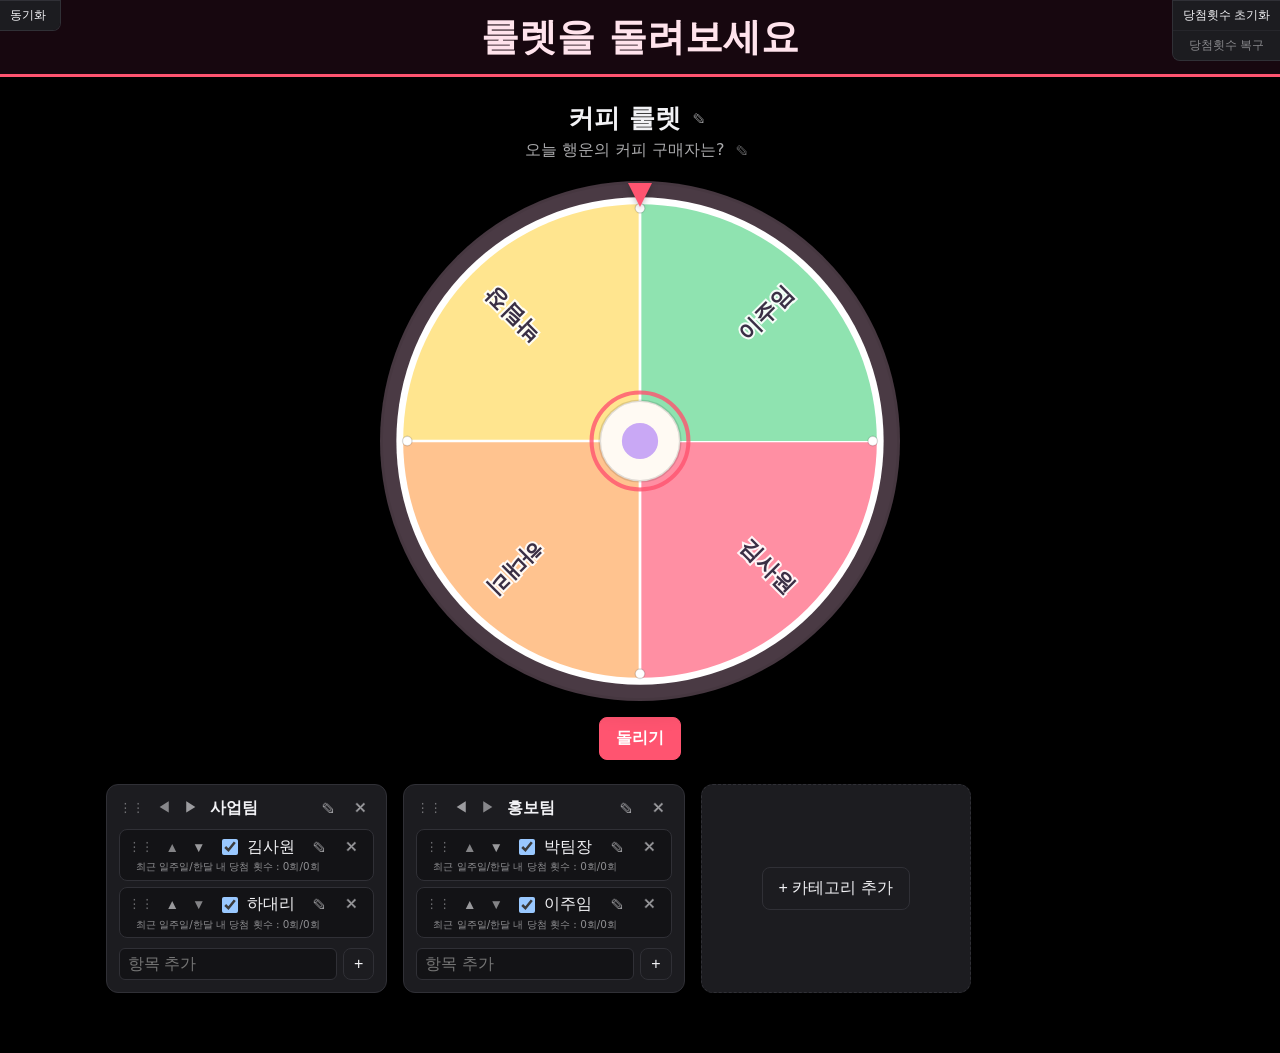
==== commit 42c6d767: "Fit the layout to each phone's screen; hide export/import On phones the left corner stack covered th" ====
--- a/index.html
+++ b/index.html
@@ -1,2390 +1,2616 @@
-<!DOCTYPE html>
-<html lang="ko">
-<head>
-<meta charset="UTF-8">
-<meta name="viewport" content="width=device-width, initial-scale=1.0">
-<title>커피 룰렛</title>
-
-<!-- PWA: lets phones "Add to Home Screen" and open this in a standalone,
-     app-like window instead of a browser tab. -->
-<link rel="manifest" href="manifest.json">
-<meta name="theme-color" content="#17070f">
-<link rel="icon" href="icons/icon-192.png">
-<link rel="apple-touch-icon" href="icons/apple-touch-icon.png">
-<meta name="apple-mobile-web-app-capable" content="yes">
-<meta name="apple-mobile-web-app-status-bar-style" content="black-translucent">
-<meta name="apple-mobile-web-app-title" content="커피 룰렛">
-<meta name="mobile-web-app-capable" content="yes">
-
-<style>
-/* Always dark: the pastel wheel/accent colors are kept as-is, only the
-   page chrome (background, cards, text) uses a fixed dark palette. */
-:root {
-  color-scheme: dark;
-  --bg: #000000;
-  --fg: #f2f2f5;
-  --accent: #ff5470;
-  --danger: #d1264f;
-  --card: #1c1c20;
-  --border: #303036;
-  --rim: #4a3a44;
-  --banner-bg: #17070f;
-  --banner-fg: #ffe3ec;
-  --banner-border: var(--accent);
-  --inset: #131316;
-}
-
-* {
-  box-sizing: border-box;
-}
-
-body {
-  margin: 0;
-  min-height: 100vh;
-  background: var(--bg);
-  color: var(--fg);
-  font-family: system-ui, -apple-system, "Segoe UI", sans-serif;
-}
-
-/* ---------- Result banner ---------- */
-.result-banner {
-  position: sticky;
-  top: 0;
-  z-index: 20;
-  padding: 14px 16px;
-  background: var(--banner-bg);
-  border-bottom: 3px solid var(--banner-border);
-  box-shadow: 0 4px 14px rgba(0, 0, 0, 0.1);
-  color: var(--banner-fg);
-}
-
-.banner-inner {
-  width: min(1100px, 96vw);
-  margin: 0 auto;
-  display: flex;
-  flex-direction: column;
-  align-items: center;
-  gap: 10px;
-}
-
-#result {
-  width: 100%;
-  margin: 0;
-  /* Clear space for the fixed corner-action stacks on both sides
-     (the right stack's "당첨횟수 초기화" label is the widest button). */
-  padding: 0 100px;
-  text-align: center;
-  font-size: clamp(1rem, 4vw, 2.4rem);
-  font-weight: 800;
-  line-height: 1.2;
-  color: var(--banner-fg);
-}
-
-#result.spinning {
-  opacity: 0.65;
-  font-weight: 600;
-}
-
-#result.celebrate {
-  color: var(--accent);
-  animation: result-pop 0.6s ease;
-}
-
-@keyframes result-pop {
-  0% {
-    transform: scale(0.4);
-    opacity: 0;
-  }
-  60% {
-    transform: scale(1.2);
-    opacity: 1;
-  }
-  100% {
-    transform: scale(1);
-    opacity: 1;
-  }
-}
-
-/* Pinned to the top corners of the viewport, outside the result banner,
-   each stacked vertically flush against its edge. */
-.corner-actions {
-  position: fixed;
-  top: 0;
-  z-index: 21;
-  display: flex;
-  flex-direction: column;
-}
-
-.corner-actions button {
-  padding: 6px 10px;
-  font-size: 0.75rem;
-  border-radius: 0;
-  background: var(--card);
-  color: var(--fg);
-  border: 1px solid var(--border);
-}
-
-.corner-actions button:hover:not(:disabled) {
-  filter: brightness(0.97);
-}
-
-.corner-actions-left {
-  left: 0;
-}
-
-.corner-actions-left button {
-  border-left: none;
-}
-
-.corner-actions-left button:first-child {
-  border-top-right-radius: 8px;
-}
-
-.corner-actions-left button:last-child {
-  border-bottom-right-radius: 8px;
-  border-top: none;
-}
-
-.corner-actions-right {
-  right: 0;
-  align-items: flex-end;
-}
-
-.corner-actions-right button {
-  border-right: none;
-}
-
-.corner-actions-right button:first-child {
-  border-top-left-radius: 8px;
-}
-
-.corner-actions-right button:last-child {
-  border-bottom-left-radius: 8px;
-  border-top: none;
-}
-
-/* ---------- Layout ---------- */
-.app {
-  width: min(1100px, 96vw);
-  margin: 0 auto;
-  padding: 24px 16px 48px;
-  text-align: center;
-}
-
-h1 {
-  margin: 0 0 4px;
-  font-size: 1.6rem;
-}
-
-.subtitle {
-  margin: 0 0 20px;
-  opacity: 0.7;
-}
-
-.editable-heading {
-  display: flex;
-  align-items: center;
-  justify-content: center;
-  gap: 6px;
-}
-
-.editable-heading .edit-input {
-  width: min(420px, 80vw);
-  text-align: center;
-}
-
-/* ---------- Wheel + play controls ---------- */
-.wheel-section {
-  display: flex;
-  flex-direction: column;
-  align-items: center;
-  gap: 16px;
-  margin-bottom: 24px;
-}
-
-/* The wrap is the stationary bowl; only the canvas inside spins. */
-.wheel-wrap {
-  position: relative;
-  padding: 15px;
-  border-radius: 50%;
-  background: var(--rim);
-  box-shadow:
-    0 10px 24px rgba(0, 0, 0, 0.12),
-    inset 0 0 0 3px rgba(0, 0, 0, 0.06);
-  max-width: 100%;
-}
-
-.pointer {
-  position: absolute;
-  top: 2px;
-  left: 50%;
-  transform: translateX(-50%);
-  width: 0;
-  height: 0;
-  border-left: 12px solid transparent;
-  border-right: 12px solid transparent;
-  border-top: 24px solid var(--accent);
-  filter: drop-shadow(0 2px 3px rgba(0, 0, 0, 0.25));
-  z-index: 3;
-}
-
-#wheel {
-  display: block;
-  max-width: 100%;
-  height: auto;
-  border-radius: 50%;
-  transition: transform 4s cubic-bezier(0.17, 0.67, 0.12, 0.99);
-}
-
-.play-controls {
-  display: flex;
-  align-items: center;
-  justify-content: center;
-  gap: 12px;
-  flex-wrap: wrap;
-}
-
-/* ---------- Category board ---------- */
-.category-board {
-  display: flex;
-  gap: 16px;
-  overflow-x: auto;
-  padding-bottom: 12px;
-  text-align: left;
-  justify-content: flex-start;
-}
-
-.category-column {
-  flex: 0 0 270px;
-  background: var(--card);
-  border: 1px solid var(--border);
-  border-radius: 12px;
-  padding: 12px;
-  display: flex;
-  flex-direction: column;
-  gap: 10px;
-}
-
-.category-column.drag-over {
-  border-color: var(--accent);
-  border-style: dashed;
-}
-
-.category-column-header {
-  display: flex;
-  align-items: center;
-  gap: 6px;
-}
-
-.category-name {
-  font-weight: 700;
-  flex: 1;
-  overflow: hidden;
-  text-overflow: ellipsis;
-  white-space: nowrap;
-}
-
-.category-items {
-  list-style: none;
-  margin: 0;
-  padding: 0;
-  display: flex;
-  flex-direction: column;
-  gap: 6px;
-  max-height: 340px;
-  overflow-y: auto;
-}
-
-.item-row {
-  display: flex;
-  flex-direction: column;
-  gap: 2px;
-  padding: 6px 8px;
-  background: var(--inset);
-  border: 1px solid var(--border);
-  border-radius: 8px;
-}
-
-.item-row.drag-over {
-  border-color: var(--accent);
-  border-style: dashed;
-}
-
-.item-main {
-  display: flex;
-  align-items: center;
-  gap: 6px;
-}
-
-.item-name {
-  flex: 1;
-  overflow: hidden;
-  text-overflow: ellipsis;
-  white-space: nowrap;
-}
-
-.item-stats {
-  padding-left: 8px;
-  font-size: 0.65rem;
-  line-height: 1.3;
-  opacity: 0.55;
-}
-
-.add-item-form {
-  display: flex;
-  gap: 6px;
-}
-
-.add-item-form input {
-  flex: 1;
-  min-width: 0;
-  padding: 6px 8px;
-  border: 1px solid var(--border);
-  border-radius: 6px;
-  background: var(--inset);
-  color: var(--fg);
-  /* 16px minimum keeps iOS Safari from zooming in when the field is focused. */
-  font-size: 16px;
-}
-
-.add-item-form button {
-  padding: 6px 10px;
-}
-
-.category-column.add-column {
-  align-items: center;
-  justify-content: center;
-  border-style: dashed;
-  min-height: 64px;
-}
-
-.add-category-btn {
-  white-space: nowrap;
-}
-
-/* ---------- Shared small controls ---------- */
-.drag-handle {
-  opacity: 0.4;
-  cursor: grab;
-  font-size: 0.8rem;
-  line-height: 1;
-}
-
-/* Touch/keyboard fallback for reordering, since HTML5 drag-and-drop
-   (the ⋮⋮ handles) has no touch equivalent on phones. */
-.reorder-buttons {
-  display: flex;
-  gap: 1px;
-}
-
-.reorder-btn {
-  padding: 1px 4px;
-  font-size: 0.65rem;
-}
-
-.icon-btn {
-  padding: 2px 6px;
-  border: none;
-  background: transparent;
-  font-size: 0.85rem;
-  opacity: 0.6;
-}
-
-.icon-btn:hover:not(:disabled) {
-  opacity: 1;
-  color: var(--accent);
-}
-
-.editable-heading .icon-btn {
-  font-size: 0.8rem;
-}
-
-.edit-input {
-  padding: 4px 6px;
-  border: 1px solid var(--border);
-  border-radius: 6px;
-  background: var(--inset);
-  color: var(--fg);
-  /* 16px minimum keeps iOS Safari from zooming in when the field is focused. */
-  font-size: 16px;
-  width: 100%;
-}
-
-.item-checkbox {
-  width: 16px;
-  height: 16px;
-  flex-shrink: 0;
-  cursor: pointer;
-}
-
-.item-checkbox:disabled {
-  cursor: not-allowed;
-}
-
-button {
-  padding: 10px 16px;
-  border: 1px solid var(--border);
-  border-radius: 8px;
-  background: var(--card);
-  color: var(--fg);
-  font-size: 1rem;
-  cursor: pointer;
-}
-
-button:hover:not(:disabled) {
-  filter: brightness(0.95);
-}
-
-button:disabled {
-  opacity: 0.5;
-  cursor: not-allowed;
-}
-
-input:disabled {
-  opacity: 0.6;
-  cursor: not-allowed;
-}
-
-button.primary {
-  background: var(--accent);
-  color: #fff;
-  border-color: var(--accent);
-  font-weight: 600;
-}
-
-button.danger {
-  background: var(--danger);
-  color: #fff;
-  border-color: var(--danger);
-  font-weight: 600;
-}
-
-/* ---------- Confirm dialog ---------- */
-.modal-overlay {
-  position: fixed;
-  inset: 0;
-  background: rgba(0, 0, 0, 0.5);
-  display: flex;
-  align-items: center;
-  justify-content: center;
-  z-index: 1000;
-  padding: 16px;
-}
-
-.modal-overlay[hidden] {
-  display: none;
-}
-
-.modal-card {
-  background: var(--card);
-  border: 1px solid var(--border);
-  border-radius: 12px;
-  padding: 24px;
-  width: min(360px, 100%);
-  text-align: center;
-  box-shadow: 0 8px 32px rgba(0, 0, 0, 0.25);
-}
-
-#confirm-message {
-  margin: 0 0 20px;
-  font-size: 1.05rem;
-  font-weight: 600;
-}
-
-.modal-actions {
-  display: flex;
-  gap: 10px;
-  justify-content: center;
-}
-
-.modal-actions button {
-  flex: 1;
-}
-
-/* ---------- Sync dialog ---------- */
-.sync-card {
-  width: min(460px, 100%);
-  text-align: left;
-}
-
-.sync-card h2 {
-  margin: 0 0 12px;
-  font-size: 1.1rem;
-}
-
-.sync-help {
-  margin: 0 0 14px;
-  font-size: 0.85rem;
-  line-height: 1.6;
-  color: #b4b4bd;
-}
-
-#sync-url-input {
-  width: 100%;
-  padding: 10px;
-  border: 1px solid var(--border);
-  border-radius: 6px;
-  background: var(--inset);
-  color: var(--fg);
-  /* 16px minimum keeps iOS Safari from zooming in when the field is focused. */
-  font-size: 16px;
-}
-
-.sync-status {
-  margin: 12px 0 18px;
-  min-height: 1.3em;
-  font-size: 0.85rem;
-  line-height: 1.5;
-  word-break: break-word;
-}
-
-.sync-status.ok {
-  color: #8fe3b0;
-}
-
-.sync-status.error {
-  color: #ff8fa3;
-}
-
-.sync-status.busy {
-  color: #ffe58f;
-}
-
-/* The connection state rides on the corner button itself, so it's visible
-   without opening the dialog. */
-#sync-dot {
-  margin-left: 4px;
-  font-size: 0.7em;
-  vertical-align: middle;
-}
-
-#sync-btn.sync-ok #sync-dot {
-  color: #8fe3b0;
-}
-
-#sync-btn.sync-error #sync-dot {
-  color: #ff8fa3;
-}
-
-#sync-btn.sync-busy #sync-dot {
-  color: #ffe58f;
-}
-
-/* ---------- Confetti ---------- */
-#confetti-canvas {
-  position: fixed;
-  inset: 0;
-  width: 100vw;
-  height: 100vh;
-  pointer-events: none;
-  z-index: 999;
-}
-
-/* ---------- Touch targets ----------
-   pointer:coarse (touchscreens, not just narrow windows) targets real
-   phones/tablets specifically, since the buttons below are sized fine
-   for a mouse cursor but too small to reliably tap with a finger. */
-@media (pointer: coarse) {
-  /* Corner buttons grow below with more padding, so #result needs more
-     clearance too or its text runs under "당첨횟수 초기화". */
-  #result {
-    padding: 0 128px;
-  }
-
-  .category-column {
-    flex-basis: 300px;
-  }
-
-  .icon-btn {
-    padding: 8px;
-    font-size: 1rem;
-    min-width: 36px;
-    min-height: 36px;
-  }
-
-  .reorder-btn {
-    padding: 6px 9px;
-    font-size: 0.85rem;
-    min-width: 32px;
-    min-height: 32px;
-  }
-
-  .item-checkbox {
-    width: 22px;
-    height: 22px;
-  }
-
-  .add-item-form button {
-    padding: 8px 14px;
-    min-height: 36px;
-  }
-
-  .corner-actions button {
-    padding: 10px 14px;
-    font-size: 0.8rem;
-  }
-}
-</style>
-</head>
-<body>
-  <div class="corner-actions corner-actions-left">
-    <button id="sync-btn" type="button">동기화<span id="sync-dot"></span></button>
-    <button id="export-btn" type="button">내보내기</button>
-    <button id="import-btn" type="button">가져오기</button>
-    <input id="import-file-input" type="file" accept="application/json,.json" hidden>
-  </div>
-
-  <div class="corner-actions corner-actions-right">
-    <button id="reset-wins-btn" type="button">당첨횟수 초기화</button>
-    <button id="restore-wins-btn" type="button">당첨횟수 복구</button>
-  </div>
-
-  <div class="result-banner">
-    <div class="banner-inner">
-      <p id="result" aria-live="polite">룰렛을 돌려보세요</p>
-    </div>
-  </div>
-
-  <main class="app">
-    <h1 id="board-title" class="editable-heading"></h1>
-    <p id="board-subtitle" class="subtitle editable-heading"></p>
-
-    <div class="wheel-section">
-      <div class="wheel-wrap">
-        <div class="pointer"></div>
-        <canvas id="wheel" width="360" height="360"></canvas>
-      </div>
-
-      <div class="play-controls">
-        <button id="spin-btn" class="primary">돌리기</button>
-      </div>
-    </div>
-
-    <div id="category-board" class="category-board"></div>
-  </main>
-
-  <canvas id="confetti-canvas"></canvas>
-
-  <div id="confirm-dialog" class="modal-overlay" hidden>
-    <div class="modal-card" role="alertdialog" aria-modal="true" aria-labelledby="confirm-message">
-      <p id="confirm-message">정말 제거하시겠습니까?</p>
-      <div class="modal-actions">
-        <button id="confirm-cancel-btn" type="button">취소</button>
-        <button id="confirm-ok-btn" type="button" class="danger">제거</button>
-      </div>
-    </div>
-  </div>
-
-  <div id="sync-dialog" class="modal-overlay" hidden>
-    <div class="modal-card sync-card" role="dialog" aria-modal="true" aria-labelledby="sync-dialog-title">
-      <h2 id="sync-dialog-title">동료와 당첨 기록 공유</h2>
-      <p class="sync-help">
-        구글 시트 하나에 명단과 당첨 기록을 자동으로 저장하고 불러옵니다.
-        같은 주소를 넣은 사람끼리 기록이 실시간에 가깝게 공유됩니다.
-        주소를 만드는 방법은 README의 “동료들과 당첨 기록 공유하기”를 참고하세요.
-      </p>
-      <input id="sync-url-input" type="url" inputmode="url" autocomplete="off" spellcheck="false"
-             placeholder="https://script.google.com/macros/s/..../exec">
-      <p id="sync-status-text" class="sync-status"></p>
-      <div class="modal-actions">
-        <button id="sync-cancel-btn" type="button">취소</button>
-        <button id="sync-disconnect-btn" type="button" class="danger">연결 해제</button>
-        <button id="sync-connect-btn" type="button" class="primary">연결</button>
-      </div>
-    </div>
-  </div>
-  <script>
-    // Winner-picking logic. `random` is injectable so it can be tested
-    // deterministically; the app itself always calls it with Math.random.
-    const Roulette = (function () {
-      function pickWinnerIndex(itemCount, random) {
-        if (!Number.isInteger(itemCount) || itemCount <= 0) {
-          throw new RangeError("itemCount must be a positive integer");
-        }
-        const rand = typeof random === "function" ? random : Math.random;
-        return Math.floor(rand() * itemCount);
-      }
-      return { pickWinnerIndex };
-    })();
-  </script>
-  <script>
-(function () {
-  const STORAGE_KEY = "roulette-state-v1";
-  const DAY_MS = 24 * 60 * 60 * 1000;
-  const WEEK_MS = 7 * DAY_MS;
-  const FOUR_WEEKS_MS = 28 * DAY_MS;
-  // The original fixed spin was 1800 degrees over 4 seconds.
-  const BASE_DEG_PER_SEC = 450;
-
-  const SLICE_COLORS = ["#ff8fa3", "#ffc38f", "#ffe58f", "#8fe3b0", "#8fd3f4", "#c9a8f5"];
-  const CONFETTI_COLORS = ["#ff8fa3", "#ffc38f", "#ffe58f", "#8fe3b0", "#8fd3f4", "#c9a8f5", "#ffffff"];
-
-  const canvas = document.getElementById("wheel");
-  const ctx = canvas.getContext("2d");
-  const confettiCanvas = document.getElementById("confetti-canvas");
-  const confettiCtx = confettiCanvas.getContext("2d");
-
-  const titleEl = document.getElementById("board-title");
-  const subtitleEl = document.getElementById("board-subtitle");
-  const categoryBoard = document.getElementById("category-board");
-  const spinBtn = document.getElementById("spin-btn");
-  const result = document.getElementById("result");
-  const resetWinsBtn = document.getElementById("reset-wins-btn");
-  const restoreWinsBtn = document.getElementById("restore-wins-btn");
-  const exportBtn = document.getElementById("export-btn");
-  const importBtn = document.getElementById("import-btn");
-  const importFileInput = document.getElementById("import-file-input");
-
-  const syncBtn = document.getElementById("sync-btn");
-  const syncDot = document.getElementById("sync-dot");
-  const syncDialog = document.getElementById("sync-dialog");
-  const syncUrlInput = document.getElementById("sync-url-input");
-  const syncStatusText = document.getElementById("sync-status-text");
-  const syncConnectBtn = document.getElementById("sync-connect-btn");
-  const syncDisconnectBtn = document.getElementById("sync-disconnect-btn");
-  const syncCancelBtn = document.getElementById("sync-cancel-btn");
-
-  const confirmDialog = document.getElementById("confirm-dialog");
-  const confirmMessage = document.getElementById("confirm-message");
-  const confirmOkBtn = document.getElementById("confirm-ok-btn");
-  const confirmCancelBtn = document.getElementById("confirm-cancel-btn");
-  let nextId = 1;
-  function makeId(prefix) {
-    return `${prefix}-${nextId++}`;
-  }
-
-  function createSeedCategories() {
-    return [
-      {
-        id: makeId("cat"),
-        name: "사업팀",
-        items: [
-          { id: makeId("item"), name: "김사원", included: true, wins: [] },
-          { id: makeId("item"), name: "하대리", included: true, wins: [] },
-        ],
-      },
-      {
-        id: makeId("cat"),
-        name: "홍보팀",
-        items: [
-          { id: makeId("item"), name: "박팀장", included: true, wins: [] },
-          { id: makeId("item"), name: "이주임", included: true, wins: [] },
-        ],
-      },
-    ];
-  }
-
-  let categories = [];
-  let boardTitle = "커피 룰렛";
-  let boardSubtitle = "오늘 행운의 커피 구매자는?";
-  let winsBackup = null;
-
-  let editingHeaderField = null;
-  let editingCategoryId = null;
-  let addingCategory = false;
-  let editingItemId = null;
-
-  let rotation = 0;
-  let spinning = false;
-  let confettiAnimationId = null;
-
-  // ---------- Persistence ----------
-  function serializeState() {
-    return {
-      version: 1,
-      title: boardTitle,
-      subtitle: boardSubtitle,
-      categories,
-      winsBackup,
-      nextId,
-      volume: masterVolume,
-      muted,
-    };
-  }
-
-  // Shared by loadState() (localStorage) and importState() (a file the
-  // user picked), so both go through the same validation/normalization.
-  function applyStateData(data) {
-    if (!data || !Array.isArray(data.categories)) return false;
-
-    categories = data.categories.map((category) => ({
-      id: String(category.id),
-      name: String(category.name),
-      items: Array.isArray(category.items)
-        ? category.items.map((item) => ({
-            id: String(item.id),
-            name: String(item.name),
-            included: item.included !== false,
-            wins: Array.isArray(item.wins) ? item.wins.filter((t) => typeof t === "number") : [],
-          }))
-        : [],
-    }));
-
-    if (typeof data.title === "string" && data.title.trim()) boardTitle = data.title;
-    if (typeof data.subtitle === "string" && data.subtitle.trim()) boardSubtitle = data.subtitle;
-    winsBackup = data.winsBackup && typeof data.winsBackup === "object" ? data.winsBackup : null;
-    if (typeof data.volume === "number") masterVolume = Math.min(1, Math.max(0, data.volume));
-    muted = data.muted === true;
-    if (Number.isFinite(data.nextId)) nextId = data.nextId;
-
-    // Guard against id collisions if the stored/imported counter drifted.
-    let highest = nextId - 1;
-    categories.forEach((category) => {
-      [category, ...category.items].forEach((entity) => {
-        const match = /-(\d+)$/.exec(entity.id);
-        if (match) highest = Math.max(highest, Number(match[1]));
-      });
-    });
-    nextId = highest + 1;
-
-    return true;
-  }
-
-  function saveState() {
-    try {
-      localStorage.setItem(STORAGE_KEY, JSON.stringify(serializeState()));
-    } catch (e) {
-      // Storage can be unavailable (private mode, quota); the app still
-      // works for the current session without it.
-    }
-    // No-op unless a shared sheet is connected.
-    queueRosterPush();
-  }
-
-  function loadState() {
-    let raw = null;
-    try {
-      raw = localStorage.getItem(STORAGE_KEY);
-    } catch (e) {
-      return false;
-    }
-    if (!raw) return false;
-
-    try {
-      return applyStateData(JSON.parse(raw));
-    } catch (e) {
-      return false;
-    }
-  }
-
-  // ---------- Import ----------
-  async function importStateFromFile(file) {
-    let data;
-    try {
-      data = JSON.parse(await file.text());
-    } catch (e) {
-      window.alert("파일을 읽을 수 없습니다. 올바른 백업 파일인지 확인해주세요.");
-      return;
-    }
-    if (!data || !Array.isArray(data.categories)) {
-      window.alert("올바른 백업 파일 형식이 아닙니다.");
-      return;
-    }
-
-    const ok = await showConfirm(
-      syncUrl
-        ? "현재 데이터와 연결된 구글 시트의 내용을 모두 가져온 파일 내용으로 덮어씁니다. 계속하시겠습니까?"
-        : "현재 데이터를 가져온 파일 내용으로 덮어씁니다. 계속하시겠습니까?",
-      "가져오기",
-      true
-    );
-    if (!ok) return;
-
-    applyStateData(data);
-    editingHeaderField = null;
-    editingCategoryId = null;
-    addingCategory = false;
-    editingItemId = null;
-    applyVolume();
-    renderAll();
-
-    // The sheet is the shared source of truth, so an import has to replace
-    // it too; otherwise the next pull would undo what was just imported.
-    if (syncUrl) await syncNow(fullPushPayload());
-  }
-
-  // ---------- Google Sheet sync ----------
-  // Entirely optional: with no sheet URL configured the app behaves exactly
-  // as before (localStorage only). Once a URL is set, the roster and the win
-  // log live in a shared Google Sheet, so everyone who connects to the same
-  // sheet sees the same numbers. localStorage stays in place underneath as
-  // the offline fallback.
-  const SYNC_URL_KEY = "roulette-sync-url";
-  const SYNC_QUEUE_KEY = "roulette-sync-queue";
-  const SYNC_ROSTER_KEY = "roulette-sync-roster";
-  const SYNC_RENAMES_KEY = "roulette-sync-renames";
-  const SYNC_POLL_MS = 30 * 1000;
-  const ROSTER_PUSH_DELAY_MS = 1200;
-  // Apps Script is called with a GET query string so the request stays a
-  // "simple" one (no CORS preflight, which Apps Script web apps don't
-  // answer). POST is only used when a payload outgrows what a URL can carry.
-  const SYNC_MAX_URL = 6000;
-  const KEY_SEP = " ";
-
-  let syncUrl = "";
-  let syncStatus = "off"; // off | busy | ok | error
-  let syncInFlight = false;
-  let hasRemoteBackup = false;
-  let pendingWins = [];
-  let pendingRenames = [];
-  let pushedRosterSignature = null;
-  let rosterPushTimer = null;
-
-  function readStored(key) {
-    try {
-      return localStorage.getItem(key);
-    } catch (e) {
-      return null;
-    }
-  }
-
-  function writeStored(key, value) {
-    try {
-      if (value === null) localStorage.removeItem(key);
-      else localStorage.setItem(key, value);
-    } catch (e) {
-      // Same tolerance as saveState(): storage may simply be unavailable.
-    }
-  }
-
-  function loadSyncSettings() {
-    syncUrl = readStored(SYNC_URL_KEY) || "";
-    // Remembered across reloads so an edit made while offline is still
-    // recognised as "not on the sheet yet" the next time we connect.
-    pushedRosterSignature = readStored(SYNC_ROSTER_KEY);
-    try {
-      const parsed = JSON.parse(readStored(SYNC_QUEUE_KEY) || "[]");
-      pendingWins = Array.isArray(parsed) ? parsed.filter((win) => win && Number.isFinite(win.at)) : [];
-    } catch (e) {
-      pendingWins = [];
-    }
-    try {
-      const parsed = JSON.parse(readStored(SYNC_RENAMES_KEY) || "[]");
-      pendingRenames = Array.isArray(parsed) ? parsed : [];
-    } catch (e) {
-      pendingRenames = [];
-    }
-    syncStatus = syncUrl ? "busy" : "off";
-  }
-
-  function savePendingWins() {
-    writeStored(SYNC_QUEUE_KEY, JSON.stringify(pendingWins));
-  }
-
-  // Win rows in the sheet are identified by category + item name, so a
-  // rename has to be carried over to the existing rows or that person's
-  // history would silently detach from them. An empty `fromName` means
-  // "every row in this category" (i.e. the category itself was renamed).
-  function noteRename(fromCategory, fromName, toCategory, toName) {
-    if (!syncUrl) return;
-    if (fromCategory === toCategory && fromName === toName) return;
-    pendingRenames.push({ fromCategory, fromName, toCategory, toName });
-    writeStored(SYNC_RENAMES_KEY, JSON.stringify(pendingRenames));
-  }
-
-  async function callSync(payload) {
-    const body = JSON.stringify(payload);
-    const asQuery =
-      syncUrl + (syncUrl.indexOf("?") === -1 ? "?" : "&") + "p=" + encodeURIComponent(body);
-
-    const response =
-      asQuery.length <= SYNC_MAX_URL
-        ? await fetch(asQuery, { method: "GET", redirect: "follow" })
-        : await fetch(syncUrl, {
-            method: "POST",
-            redirect: "follow",
-            headers: { "Content-Type": "text/plain;charset=utf-8" },
-            body,
-          });
-
-    if (!response.ok) throw new Error(`시트 서버가 오류를 반환했습니다 (HTTP ${response.status}).`);
-
-    let data;
-    try {
-      data = await response.json();
-    } catch (e) {
-      throw new Error("응답을 읽지 못했습니다. 웹 앱 주소와 '액세스 권한: 모든 사용자' 설정을 확인해주세요.");
-    }
-    if (!data || data.ok !== true) throw new Error((data && data.error) || "시트에서 오류를 반환했습니다.");
-    return data;
-  }
-
-  // ---------- Snapshot <-> local state ----------
-  // A category with no items still gets one row (with an empty name) so it
-  // survives a round trip through the sheet.
-  function rosterPayload() {
-    const rows = [];
-    categories.forEach((category) => {
-      if (!category.items.length) rows.push([category.name, "", true]);
-      category.items.forEach((item) => rows.push([category.name, item.name, item.included]));
-    });
-    return rows;
-  }
-
-  function winsPayload() {
-    const rows = [];
-    categories.forEach((category) => {
-      category.items.forEach((item) => {
-        item.wins.forEach((at) => rows.push([at, category.name, item.name]));
-      });
-    });
-    return rows;
-  }
-
-  function fullPushPayload() {
-    return {
-      action: "push",
-      roster: rosterPayload(),
-      wins: winsPayload(),
-      title: boardTitle,
-      subtitle: boardSubtitle,
-    };
-  }
-
-  function rosterSignature() {
-    return JSON.stringify([rosterPayload(), boardTitle, boardSubtitle]);
-  }
-
-  function rememberPushedRoster() {
-    pushedRosterSignature = rosterSignature();
-    // Only meaningful while connected; don't leave sync keys behind for
-    // someone who never turns sync on.
-    if (syncUrl) writeStored(SYNC_ROSTER_KEY, pushedRosterSignature);
-  }
-
-  // Returns the write the sheet is still missing, or null when it's current.
-  function pendingRosterAction() {
-    if (rosterSignature() === pushedRosterSignature && !pendingRenames.length) return null;
-    return {
-      action: "roster",
-      roster: rosterPayload(),
-      renames: pendingRenames,
-      title: boardTitle,
-      subtitle: boardSubtitle,
-    };
-  }
-
-  function applySnapshot(data) {
-    const winsByKey = new Map();
-    (data.wins || []).forEach((row) => {
-      const key = String(row[1]) + KEY_SEP + String(row[2]);
-      if (!winsByKey.has(key)) winsByKey.set(key, []);
-      winsByKey.get(key).push(Number(row[0]));
-    });
-
-    // Reuse the ids already assigned to the same category/item names, so a
-    // pull that changes nothing doesn't churn the DOM or the wheel.
-    const categoryIds = new Map();
-    const itemIds = new Map();
-    categories.forEach((category) => {
-      categoryIds.set(category.name, category.id);
-      category.items.forEach((item) => itemIds.set(category.name + KEY_SEP + item.name, item.id));
-    });
-
-    const grouped = new Map();
-    (data.roster || []).forEach((row) => {
-      const categoryName = String(row[0]);
-      if (!grouped.has(categoryName)) grouped.set(categoryName, []);
-      const itemName = String(row[1]);
-      if (itemName) grouped.get(categoryName).push({ name: itemName, included: row[2] !== false });
-    });
-
-    categories = Array.from(grouped, ([categoryName, items]) => ({
-      id: categoryIds.get(categoryName) || makeId("category"),
-      name: categoryName,
-      items: items.map((entry) => {
-        const key = categoryName + KEY_SEP + entry.name;
-        return {
-          id: itemIds.get(key) || makeId("item"),
-          name: entry.name,
-          included: entry.included,
-          wins: (winsByKey.get(key) || []).slice().sort((a, b) => a - b),
-        };
-      }),
-    }));
-
-    if (typeof data.title === "string" && data.title.trim()) boardTitle = data.title;
-    if (typeof data.subtitle === "string" && data.subtitle.trim()) boardSubtitle = data.subtitle;
-    hasRemoteBackup = data.hasBackup === true;
-    // What we just applied *is* what the sheet holds, so don't echo it back.
-    rememberPushedRoster();
-  }
-
-  // ---------- Status indicator ----------
-  const SYNC_TITLES = {
-    off: "동기화 꺼짐 — 눌러서 구글 시트에 연결",
-    busy: "구글 시트와 동기화하는 중...",
-    ok: "구글 시트와 연결됨",
-    error: "동기화 실패",
-  };
-
-  function setSyncStatus(status, message) {
-    syncStatus = status;
-    syncDot.textContent = status === "off" ? "" : "●";
-    syncBtn.className = status === "off" ? "" : `sync-${status}`;
-    syncBtn.title = message ? `${SYNC_TITLES[status]}: ${message}` : SYNC_TITLES[status];
-  }
-
-  // ---------- The one place that talks to the sheet ----------
-  // Every write returns a fresh full snapshot, so a single round trip both
-  // saves our change and picks up everyone else's.
-  async function syncNow(extraAction) {
-    if (!syncUrl || syncInFlight) return null;
-    syncInFlight = true;
-    setSyncStatus("busy");
-
-    try {
-      let data = null;
-
-      // Wins queued while offline go first: a snapshot must never overwrite
-      // a result that hasn't reached the sheet yet.
-      while (pendingWins.length) {
-        const win = pendingWins[0];
-        data = await callSync({ action: "win", at: win.at, category: win.category, name: win.name });
-        pendingWins.shift();
-        savePendingWins();
-      }
-
-      const action = extraAction || pendingRosterAction();
-      if (action) {
-        data = await callSync(action);
-        // Only on success: a thrown error leaves them queued for the retry.
-        if (action.action === "roster") {
-          pendingRenames = [];
-          writeStored(SYNC_RENAMES_KEY, null);
-        }
-      }
-      if (!data) data = await callSync({ action: "pull" });
-
-      if (isBusy()) {
-        // Someone is mid-edit; don't yank the board out from under them.
-        // The next poll will apply it.
-        hasRemoteBackup = data.hasBackup === true;
-      } else {
-        applySnapshot(data);
-        renderAll();
-      }
-      setSyncStatus("ok");
-      return data;
-    } catch (e) {
-      setSyncStatus("error", e.message || String(e));
-      return null;
-    } finally {
-      syncInFlight = false;
-    }
-  }
-
-  // Called from saveState() on every render, so it has to be cheap and
-  // debounced: typing a name or reordering fires several renders in a row.
-  function queueRosterPush() {
-    if (!syncUrl || !pendingRosterAction()) return;
-    clearTimeout(rosterPushTimer);
-    // If a sync happens to be in flight, syncNow() returns immediately and
-    // the change rides along on the next poll instead.
-    rosterPushTimer = setTimeout(() => syncNow(), ROSTER_PUSH_DELAY_MS);
-  }
-
-  // ---------- Sync dialog ----------
-  function setDialogStatus(kind, message) {
-    syncStatusText.className = `sync-status ${kind}`;
-    syncStatusText.textContent = message;
-  }
-
-  // `prefill` keeps a URL the user just typed in the field when the dialog
-  // has to reopen (e.g. they backed out of the overwrite confirmation),
-  // instead of making them paste it again.
-  function openSyncDialog(prefill) {
-    syncUrlInput.value = prefill === undefined ? syncUrl : prefill;
-    syncDisconnectBtn.hidden = !syncUrl;
-    setDialogStatus(
-      syncUrl ? "ok" : "",
-      syncUrl ? "이 기기는 위 시트에 연결되어 있습니다." : ""
-    );
-    syncDialog.hidden = false;
-    requestAnimationFrame(() => syncUrlInput.focus());
-  }
-
-  function closeSyncDialog() {
-    syncDialog.hidden = true;
-  }
-
-  function setDialogBusy(busy) {
-    syncConnectBtn.disabled = busy;
-    syncDisconnectBtn.disabled = busy;
-    syncUrlInput.disabled = busy;
-  }
-
-  async function connectSync(url) {
-    const previousUrl = syncUrl;
-    syncUrl = url;
-    setDialogBusy(true);
-    setDialogStatus("busy", "시트에 연결하는 중...");
-
-    let data;
-    try {
-      data = await callSync({ action: "pull" });
-    } catch (e) {
-      syncUrl = previousUrl;
-      setDialogBusy(false);
-      setDialogStatus("error", e.message || String(e));
-      return;
-    }
-
-    // An empty sheet is the first person setting things up, so seed it from
-    // this device instead of wiping their board with nothing.
-    if (!data.roster || !data.roster.length) {
-      try {
-        data = await callSync(fullPushPayload());
-      } catch (e) {
-        syncUrl = previousUrl;
-        setDialogBusy(false);
-        setDialogStatus("error", e.message || String(e));
-        return;
-      }
-      setDialogBusy(false);
-      finishConnect(url, data);
-      window.alert("이 기기의 명단과 당첨 기록을 시트에 올렸습니다.\n동료들이 같은 주소로 연결하면 기록이 공유됩니다.");
-      return;
-    }
-
-    setDialogBusy(false);
-    closeSyncDialog();
-    const ok = await showConfirm(
-      "시트에 이미 저장된 내용이 있습니다. 이 기기의 명단과 당첨 기록을 시트 내용으로 바꿉니다. 계속하시겠습니까?",
-      "불러오기",
-      true
-    );
-    if (!ok) {
-      syncUrl = previousUrl;
-      openSyncDialog(url);
-      setDialogStatus("", "연결하지 않았습니다.");
-      return;
-    }
-    finishConnect(url, data);
-  }
-
-  function finishConnect(url, data) {
-    syncUrl = url;
-    writeStored(SYNC_URL_KEY, url);
-    applySnapshot(data);
-    editingHeaderField = null;
-    editingCategoryId = null;
-    addingCategory = false;
-    editingItemId = null;
-    renderAll();
-    setSyncStatus("ok");
-    closeSyncDialog();
-  }
-
-  async function disconnectSync() {
-    closeSyncDialog();
-    const ok = await showConfirm(
-      "시트 연결을 끊습니다. 지금까지의 내용은 이 기기에 그대로 남지만, 이후 변경은 시트에 반영되지 않습니다. 계속하시겠습니까?",
-      "연결 해제",
-      true
-    );
-    if (!ok) {
-      openSyncDialog();
-      return;
-    }
-    syncUrl = "";
-    pendingWins = [];
-    pendingRenames = [];
-    pushedRosterSignature = null;
-    hasRemoteBackup = false;
-    writeStored(SYNC_URL_KEY, null);
-    writeStored(SYNC_QUEUE_KEY, null);
-    writeStored(SYNC_ROSTER_KEY, null);
-    writeStored(SYNC_RENAMES_KEY, null);
-    setSyncStatus("off");
-    renderAll();
-  }
-
-  syncBtn.addEventListener("click", () => {
-    playClick();
-    openSyncDialog();
-  });
-
-  syncCancelBtn.addEventListener("click", () => {
-    playClick();
-    closeSyncDialog();
-  });
-
-  syncDisconnectBtn.addEventListener("click", () => {
-    playClick();
-    disconnectSync();
-  });
-
-  syncConnectBtn.addEventListener("click", () => {
-    playClick();
-    const url = syncUrlInput.value.trim();
-    if (!/^https?:\/\/\S+$/.test(url)) {
-      setDialogStatus("error", "http:// 또는 https:// 로 시작하는 웹 앱 주소를 넣어주세요.");
-      return;
-    }
-    // A page served over https can't call an http endpoint at all (the
-    // browser blocks it as mixed content), so say so up front rather than
-    // letting it fail as a vague network error.
-    if (location.protocol === "https:" && url.slice(0, 6) !== "https:") {
-      setDialogStatus("error", "이 페이지는 https로 열려 있어서 https:// 주소만 연결할 수 있습니다.");
-      return;
-    }
-    connectSync(url);
-  });
-
-  syncUrlInput.addEventListener("keydown", (e) => {
-    if (e.key === "Enter") syncConnectBtn.click();
-  });
-
-  syncDialog.addEventListener("click", (e) => {
-    if (e.target === syncDialog && !syncConnectBtn.disabled) closeSyncDialog();
-  });
-
-  // ---------- Audio ----------
-  let audioCtx = null;
-  let masterGain = null;
-  let masterVolume = 0.6;
-  let muted = false;
-
-  function ensureAudioCtx() {
-    const AudioCtxClass = window.AudioContext || window.webkitAudioContext;
-    if (!AudioCtxClass) return null;
-    if (!audioCtx) {
-      audioCtx = new AudioCtxClass();
-      masterGain = audioCtx.createGain();
-      masterGain.gain.value = muted ? 0 : masterVolume;
-      masterGain.connect(audioCtx.destination);
-    }
-    if (audioCtx.state === "suspended") audioCtx.resume();
-    return audioCtx;
-  }
-
-  function applyVolume() {
-    if (masterGain) masterGain.gain.value = muted ? 0 : masterVolume;
-  }
-
-  function playClick() {
-    const ac = ensureAudioCtx();
-    if (!ac) return;
-    try {
-      const osc = ac.createOscillator();
-      const gain = ac.createGain();
-      osc.type = "square";
-      osc.frequency.value = 700;
-      const start = ac.currentTime;
-      gain.gain.setValueAtTime(0.0001, start);
-      gain.gain.exponentialRampToValueAtTime(0.15, start + 0.005);
-      gain.gain.exponentialRampToValueAtTime(0.0001, start + 0.06);
-      osc.connect(gain).connect(masterGain);
-      osc.start(start);
-      osc.stop(start + 0.07);
-    } catch (e) {
-      // Ignore playback failures (e.g. autoplay restrictions).
-    }
-  }
-
-  function scheduleTick(atTime) {
-    if (!audioCtx) return;
-    try {
-      const osc = audioCtx.createOscillator();
-      const gain = audioCtx.createGain();
-      osc.type = "square";
-      osc.frequency.value = 1000;
-      gain.gain.setValueAtTime(0.0001, atTime);
-      gain.gain.exponentialRampToValueAtTime(0.14, atTime + 0.003);
-      gain.gain.exponentialRampToValueAtTime(0.0001, atTime + 0.03);
-      osc.connect(gain).connect(masterGain);
-      osc.start(atTime);
-      osc.stop(atTime + 0.04);
-    } catch (e) {
-      // Ignore playback failures.
-    }
-  }
-
-  // Synthesizes a short ascending fanfare with the Web Audio API so no
-  // external audio asset is needed; playback failures are non-fatal.
-  function playFanfare() {
-    if (!audioCtx) return;
-    try {
-      const notes = [523.25, 659.25, 783.99, 1046.5]; // C5 E5 G5 C6
-      notes.forEach((freq, i) => {
-        const osc = audioCtx.createOscillator();
-        const gain = audioCtx.createGain();
-        osc.type = "square";
-        osc.frequency.value = freq;
-        const start = audioCtx.currentTime + i * 0.12;
-        gain.gain.setValueAtTime(0.0001, start);
-        gain.gain.exponentialRampToValueAtTime(0.2, start + 0.02);
-        gain.gain.exponentialRampToValueAtTime(0.0001, start + 0.3);
-        osc.connect(gain).connect(masterGain);
-        osc.start(start);
-        osc.stop(start + 0.35);
-      });
-    } catch (e) {
-      // Ignore playback failures (e.g. autoplay restrictions).
-    }
-  }
-
-  // Evaluates a CSS-style cubic-bezier(p1x,p1y,p2x,p2y) easing at time
-  // fraction t, via binary search over the bezier's parametric variable.
-  function makeCubicBezierEasing(p1x, p1y, p2x, p2y) {
-    function sampleX(u) {
-      const mu = 1 - u;
-      return 3 * mu * mu * u * p1x + 3 * mu * u * u * p2x + u * u * u;
-    }
-    function sampleY(u) {
-      const mu = 1 - u;
-      return 3 * mu * mu * u * p1y + 3 * mu * u * u * p2y + u * u * u;
-    }
-    return function progressAt(t) {
-      let lower = 0;
-      let upper = 1;
-      let u = t;
-      for (let i = 0; i < 20; i++) {
-        const x = sampleX(u);
-        if (Math.abs(x - t) < 1e-4) break;
-        if (x < t) lower = u;
-        else upper = u;
-        u = (lower + upper) / 2;
-      }
-      return sampleY(u);
-    };
-  }
-
-  const wheelEasing = makeCubicBezierEasing(0.17, 0.67, 0.12, 0.99);
-
-  function findTimeFractionForProgress(targetProgress) {
-    let lower = 0;
-    let upper = 1;
-    let t = targetProgress;
-    for (let i = 0; i < 20; i++) {
-      const p = wheelEasing(t);
-      if (Math.abs(p - targetProgress) < 1e-4) break;
-      if (p < targetProgress) lower = t;
-      else upper = t;
-      t = (lower + upper) / 2;
-    }
-    return t;
-  }
-
-  // Schedules a click for every slice boundary that passes the fixed
-  // pointer while the wheel rotates from startRotation to endRotation,
-  // timed to match the CSS transition's easing so the "roulette ticking"
-  // sound speeds up and slows down together with the visual spin.
-  function scheduleSpinTicks(startRotation, endRotation, sliceAngle, durationMs) {
-    if (!audioCtx) return;
-    const pointerAngle = 270;
-    const totalDelta = endRotation - startRotation;
-    if (totalDelta <= 0) return;
-
-    const phase = ((pointerAngle % sliceAngle) + sliceAngle) % sliceAngle;
-    let firstBoundary = startRotation + ((((phase - startRotation) % sliceAngle) + sliceAngle) % sliceAngle);
-    if (firstBoundary <= startRotation) firstBoundary += sliceAngle;
-
-    const baseTime = audioCtx.currentTime;
-    for (let r = firstBoundary; r <= endRotation; r += sliceAngle) {
-      const progress = (r - startRotation) / totalDelta;
-      const timeFraction = findTimeFractionForProgress(progress);
-      scheduleTick(baseTime + (timeFraction * durationMs) / 1000);
-    }
-  }
-
-  // ---------- Confirm dialog ----------
-  function showConfirm(message, confirmLabel, danger) {
-    return new Promise((resolve) => {
-      confirmMessage.textContent = message;
-      confirmOkBtn.textContent = confirmLabel || "제거";
-      confirmOkBtn.className = danger === false ? "primary" : "danger";
-      confirmDialog.hidden = false;
-
-      function onKeydown(e) {
-        if (e.key === "Escape") cleanup(false);
-      }
-      function onOverlayClick(e) {
-        if (e.target === confirmDialog) cleanup(false);
-      }
-      function cleanup(value) {
-        confirmDialog.hidden = true;
-        confirmOkBtn.removeEventListener("click", onOk);
-        confirmCancelBtn.removeEventListener("click", onCancel);
-        confirmDialog.removeEventListener("click", onOverlayClick);
-        document.removeEventListener("keydown", onKeydown);
-        resolve(value);
-      }
-      function onOk() {
-        playClick();
-        cleanup(true);
-      }
-      function onCancel() {
-        playClick();
-        cleanup(false);
-      }
-
-      confirmOkBtn.addEventListener("click", onOk);
-      confirmCancelBtn.addEventListener("click", onCancel);
-      confirmDialog.addEventListener("click", onOverlayClick);
-      document.addEventListener("keydown", onKeydown);
-      requestAnimationFrame(() => confirmCancelBtn.focus());
-    });
-  }
-
-  // ---------- Derived data ----------
-  // The wheel spins over items marked "included", regardless of which
-  // category they belong to, so a single roulette can mix e.g. 사업팀's
-  // 김사원 with 홍보팀's 박팀장. Each entry keeps a reference to the real
-  // item object (not a copy) so callers can mutate it.
-  function getWheelEntries() {
-    const entries = [];
-    categories.forEach((category) => {
-      category.items.forEach((item) => {
-        if (item.included) entries.push({ item, categoryName: category.name });
-      });
-    });
-    return entries;
-  }
-
-  function reorder(array, fromIndex, toIndex) {
-    const [moved] = array.splice(fromIndex, 1);
-    array.splice(toIndex, 0, moved);
-  }
-
-  // Native HTML5 drag-and-drop (used for the ⋮⋮ handles) has no touch
-  // equivalent on phones, so these buttons give touch and keyboard users
-  // a working way to reorder categories/items too.
-  function createReorderButtons(array, index, symbols, ariaLabelPrefix, onReordered) {
-    const wrap = document.createElement("span");
-    wrap.className = "reorder-buttons";
-
-    const prevBtn = document.createElement("button");
-    prevBtn.type = "button";
-    prevBtn.className = "icon-btn reorder-btn";
-    prevBtn.textContent = symbols[0];
-    prevBtn.disabled = spinning || index === 0;
-    prevBtn.setAttribute("aria-label", `${ariaLabelPrefix} 앞으로 이동`);
-    prevBtn.addEventListener("click", () => {
-      playClick();
-      reorder(array, index, index - 1);
-      onReordered();
-    });
-    wrap.appendChild(prevBtn);
-
-    const nextBtn = document.createElement("button");
-    nextBtn.type = "button";
-    nextBtn.className = "icon-btn reorder-btn";
-    nextBtn.textContent = symbols[1];
-    nextBtn.disabled = spinning || index === array.length - 1;
-    nextBtn.setAttribute("aria-label", `${ariaLabelPrefix} 뒤로 이동`);
-    nextBtn.addEventListener("click", () => {
-      playClick();
-      reorder(array, index, index + 1);
-      onReordered();
-    });
-    wrap.appendChild(nextBtn);
-
-    return wrap;
-  }
-
-  // Counts are relative to "now", so they shrink on their own as wins age
-  // past the 7-day / 28-day marks.
-  function formatWinStats(item) {
-    const now = Date.now();
-    const week = item.wins.filter((t) => now - t <= WEEK_MS).length;
-    const fourWeeks = item.wins.filter((t) => now - t <= FOUR_WEEKS_MS).length;
-    return `최근 일주일/한달 내 당첨 횟수 : ${week}회/${fourWeeks}회`;
-  }
-
-  function updateSpinAvailability() {
-    spinBtn.disabled = getWheelEntries().length < 2 || spinning;
-  }
-
-  // True while a re-render would disrupt the user: it would either change
-  // the wheel mid-spin or destroy the inline editor they're typing into.
-  // Background refreshes (win-count recalculation, sheet pulls) wait it out.
-  function isBusy() {
-    return (
-      spinning ||
-      addingCategory ||
-      editingHeaderField !== null ||
-      editingCategoryId !== null ||
-      editingItemId !== null
-    );
-  }
-
-  function renderAll() {
-    renderHeader();
-    renderCategoryBoard();
-    updateSpinAvailability();
-    renderTopActions();
-    drawWheel();
-    saveState();
-  }
-
-  // ---------- Editable heading ----------
-  function renderEditableHeading(container, value, field, maxLength, apply) {
-    container.innerHTML = "";
-
-    if (editingHeaderField === field) {
-      const input = document.createElement("input");
-      input.type = "text";
-      input.className = "edit-input";
-      input.value = value;
-      input.maxLength = maxLength;
-      container.appendChild(input);
-
-      // An inline editor commits on both Enter and blur, and committing
-      // re-renders (which removes the focused input and fires blur again),
-      // so every commit path is guarded against running twice.
-      let done = false;
-      const commit = () => {
-        if (done) return;
-        done = true;
-        const next = input.value.trim();
-        if (next) apply(next);
-        editingHeaderField = null;
-        renderAll();
-      };
-      input.addEventListener("keydown", (e) => {
-        if (e.key === "Enter") commit();
-        if (e.key === "Escape") {
-          done = true;
-          editingHeaderField = null;
-          renderHeader();
-        }
-      });
-      input.addEventListener("blur", commit);
-      requestAnimationFrame(() => {
-        input.focus();
-        input.select();
-      });
-      return;
-    }
-
-    const span = document.createElement("span");
-    span.textContent = value;
-    container.appendChild(span);
-
-    const editBtn = document.createElement("button");
-    editBtn.type = "button";
-    editBtn.className = "icon-btn";
-    editBtn.textContent = "✎";
-    editBtn.disabled = spinning;
-    editBtn.setAttribute("aria-label", `${field === "title" ? "제목" : "부제목"} 수정`);
-    editBtn.addEventListener("click", () => {
-      playClick();
-      editingHeaderField = field;
-      renderHeader();
-    });
-    container.appendChild(editBtn);
-  }
-
-  function renderHeader() {
-    renderEditableHeading(titleEl, boardTitle, "title", 30, (value) => {
-      boardTitle = value;
-    });
-    renderEditableHeading(subtitleEl, boardSubtitle, "subtitle", 80, (value) => {
-      boardSubtitle = value;
-    });
-  }
-
-  function renderTopActions() {
-    resetWinsBtn.disabled = spinning;
-    // When a sheet is connected the backup lives there, not in winsBackup.
-    restoreWinsBtn.disabled = spinning || !(syncUrl ? hasRemoteBackup : winsBackup);
-  }
-
-  // ---------- Wheel drawing ----------
-  // Sizes are written for a 360px wheel and scaled by `s`.
-  function paintHub(g, center, radius, s) {
-    g.beginPath();
-    g.arc(center, center, radius, 0, Math.PI * 2);
-    g.fillStyle = "#fffaf3";
-    g.fill();
-    g.lineWidth = 2 * s;
-    g.strokeStyle = "rgba(0, 0, 0, 0.12)";
-    g.stroke();
-
-    g.beginPath();
-    g.arc(center, center, radius * 0.45, 0, Math.PI * 2);
-    g.fillStyle = "#c9a8f5";
-    g.fill();
-  }
-
-  function paintWheel(g, size, entries) {
-    const s = size / 360;
-    const center = size / 2;
-    const faceRadius = center - 6 * s;
-    const hubRadius = Math.max(24 * s, faceRadius * 0.17);
-
-    g.clearRect(0, 0, size, size);
-
-    // White backing ring so pastel slice edges stay crisp against the rim.
-    g.beginPath();
-    g.arc(center, center, center - 1 * s, 0, Math.PI * 2);
-    g.fillStyle = "#ffffff";
-    g.fill();
-
-    if (entries.length === 0) {
-      g.beginPath();
-      g.arc(center, center, faceRadius, 0, Math.PI * 2);
-      g.fillStyle = "#eae7f2";
-      g.fill();
-      paintHub(g, center, hubRadius, s);
-      return;
-    }
-
-    const sliceAngle = (Math.PI * 2) / entries.length;
-    const fontSize = Math.max(10, Math.min(16, Math.round(140 / entries.length) + 9)) * s;
-
-    entries.forEach((entry, i) => {
-      const start = i * sliceAngle;
-      const end = start + sliceAngle;
-
-      g.beginPath();
-      g.moveTo(center, center);
-      g.arc(center, center, faceRadius, start, end);
-      g.closePath();
-      g.fillStyle = SLICE_COLORS[i % SLICE_COLORS.length];
-      g.fill();
-
-      g.beginPath();
-      g.moveTo(center, center);
-      g.lineTo(center + Math.cos(start) * faceRadius, center + Math.sin(start) * faceRadius);
-      g.strokeStyle = "#ffffff";
-      g.lineWidth = 2 * s;
-      g.stroke();
-
-      g.save();
-      g.translate(center, center);
-      g.rotate(start + sliceAngle / 2);
-      g.textAlign = "right";
-      g.textBaseline = "middle";
-      g.font = `bold ${fontSize}px system-ui, sans-serif`;
-      g.lineWidth = 3 * s;
-      g.strokeStyle = "rgba(255, 255, 255, 0.9)";
-      g.strokeText(entry.item.name, faceRadius - 18 * s, 0);
-      g.fillStyle = "#3a2f45";
-      g.fillText(entry.item.name, faceRadius - 18 * s, 0);
-      g.restore();
-    });
-
-    // Frets between pockets.
-    entries.forEach((_, i) => {
-      const angle = i * sliceAngle;
-      const px = center + Math.cos(angle) * (faceRadius - 3 * s);
-      const py = center + Math.sin(angle) * (faceRadius - 3 * s);
-      g.beginPath();
-      g.arc(px, py, 3.5 * s, 0, Math.PI * 2);
-      g.fillStyle = "#ffffff";
-      g.lineWidth = 1 * s;
-      g.strokeStyle = "rgba(0, 0, 0, 0.15)";
-      g.fill();
-      g.stroke();
-    });
-
-    // Inner ring around the hub.
-    g.beginPath();
-    g.arc(center, center, hubRadius + 6 * s, 0, Math.PI * 2);
-    g.strokeStyle = "rgba(255, 84, 112, 0.8)";
-    g.lineWidth = 3 * s;
-    g.stroke();
-
-    paintHub(g, center, hubRadius, s);
-  }
-
-  function drawWheel() {
-    paintWheel(ctx, canvas.width, getWheelEntries());
-  }
-
-  // ---------- Category board ----------
-  function renderCategoryBoard() {
-    const scrollLeft = categoryBoard.scrollLeft;
-    categoryBoard.innerHTML = "";
-
-    categories.forEach((category, categoryIndex) => {
-      const column = document.createElement("div");
-      column.className = "category-column";
-      column.draggable = !spinning && editingCategoryId !== category.id;
-
-      const header = document.createElement("div");
-      header.className = "category-column-header";
-
-      const handle = document.createElement("span");
-      handle.className = "drag-handle";
-      handle.textContent = "⋮⋮";
-      handle.setAttribute("aria-hidden", "true");
-      header.appendChild(handle);
-      header.appendChild(
-        createReorderButtons(categories, categoryIndex, ["◀", "▶"], category.name, renderAll)
-      );
-
-      if (editingCategoryId === category.id) {
-        const editInput = document.createElement("input");
-        editInput.type = "text";
-        editInput.className = "edit-input";
-        editInput.value = category.name;
-        editInput.maxLength = 20;
-        header.appendChild(editInput);
-
-        let done = false;
-        const commit = () => {
-          if (done) return;
-          done = true;
-          const value = editInput.value.trim();
-          if (value) {
-            noteRename(category.name, "", value, "");
-            category.name = value;
-          }
-          editingCategoryId = null;
-          renderAll();
-        };
-        editInput.addEventListener("keydown", (e) => {
-          if (e.key === "Enter") commit();
-          if (e.key === "Escape") {
-            done = true;
-            editingCategoryId = null;
-            renderCategoryBoard();
-          }
-        });
-        editInput.addEventListener("blur", commit);
-        requestAnimationFrame(() => {
-          editInput.focus();
-          editInput.select();
-        });
-      } else {
-        const nameSpan = document.createElement("span");
-        nameSpan.className = "category-name";
-        nameSpan.textContent = category.name;
-        nameSpan.title = category.name;
-        header.appendChild(nameSpan);
-
-        const editBtn = document.createElement("button");
-        editBtn.type = "button";
-        editBtn.className = "icon-btn";
-        editBtn.textContent = "✎";
-        editBtn.disabled = spinning;
-        editBtn.setAttribute("aria-label", `${category.name} 이름 수정`);
-        editBtn.addEventListener("click", () => {
-          playClick();
-          editingCategoryId = category.id;
-          renderCategoryBoard();
-        });
-        header.appendChild(editBtn);
-      }
-
-      const removeBtn = document.createElement("button");
-      removeBtn.type = "button";
-      removeBtn.className = "icon-btn";
-      removeBtn.textContent = "✕";
-      removeBtn.disabled = spinning;
-      removeBtn.setAttribute("aria-label", `${category.name} 삭제`);
-      removeBtn.addEventListener("click", async () => {
-        playClick();
-        const ok = await showConfirm(
-          `"${category.name}" 카테고리와 그 안의 모든 항목을 정말 제거하시겠습니까?`
-        );
-        if (!ok) return;
-        const idx = categories.indexOf(category);
-        if (idx !== -1) categories.splice(idx, 1);
-        renderAll();
-      });
-      header.appendChild(removeBtn);
-
-      column.appendChild(header);
-
-      const itemsList = document.createElement("ul");
-      itemsList.className = "category-items";
-
-      category.items.forEach((item, itemIndex) => {
-        const li = document.createElement("li");
-        li.className = "item-row";
-        li.draggable = !spinning && editingItemId !== item.id;
-
-        const main = document.createElement("div");
-        main.className = "item-main";
-
-        const itemHandle = document.createElement("span");
-        itemHandle.className = "drag-handle";
-        itemHandle.textContent = "⋮⋮";
-        itemHandle.setAttribute("aria-hidden", "true");
-        main.appendChild(itemHandle);
-        main.appendChild(createReorderButtons(category.items, itemIndex, ["▲", "▼"], item.name, renderAll));
-
-        const checkbox = document.createElement("input");
-        checkbox.type = "checkbox";
-        checkbox.className = "item-checkbox";
-        checkbox.checked = item.included;
-        checkbox.disabled = spinning;
-        checkbox.setAttribute("aria-label", `${item.name} 룰렛에 포함`);
-        checkbox.addEventListener("change", () => {
-          playClick();
-          item.included = checkbox.checked;
-          updateSpinAvailability();
-          drawWheel();
-          saveState();
-        });
-        main.appendChild(checkbox);
-
-        if (editingItemId === item.id) {
-          const editInput = document.createElement("input");
-          editInput.type = "text";
-          editInput.className = "edit-input";
-          editInput.value = item.name;
-          editInput.maxLength = 30;
-          main.appendChild(editInput);
-
-          let done = false;
-          const commit = () => {
-            if (done) return;
-            done = true;
-            const value = editInput.value.trim();
-            if (value) {
-              noteRename(category.name, item.name, category.name, value);
-              item.name = value;
-            }
-            editingItemId = null;
-            renderAll();
-          };
-          editInput.addEventListener("keydown", (e) => {
-            if (e.key === "Enter") commit();
-            if (e.key === "Escape") {
-              done = true;
-              editingItemId = null;
-              renderCategoryBoard();
-            }
-          });
-          editInput.addEventListener("blur", commit);
-          requestAnimationFrame(() => {
-            editInput.focus();
-            editInput.select();
-          });
-        } else {
-          const span = document.createElement("span");
-          span.className = "item-name";
-          span.textContent = item.name;
-          span.title = item.name;
-          main.appendChild(span);
-
-          const editBtn = document.createElement("button");
-          editBtn.type = "button";
-          editBtn.className = "icon-btn";
-          editBtn.textContent = "✎";
-          editBtn.disabled = spinning;
-          editBtn.setAttribute("aria-label", `${item.name} 이름 수정`);
-          editBtn.addEventListener("click", () => {
-            playClick();
-            editingItemId = item.id;
-            renderCategoryBoard();
-          });
-          main.appendChild(editBtn);
-        }
-
-        const removeItemBtn = document.createElement("button");
-        removeItemBtn.type = "button";
-        removeItemBtn.className = "icon-btn";
-        removeItemBtn.textContent = "✕";
-        removeItemBtn.disabled = spinning;
-        removeItemBtn.setAttribute("aria-label", `${item.name} 삭제`);
-        removeItemBtn.addEventListener("click", async () => {
-          playClick();
-          const ok = await showConfirm(`"${item.name}" 항목을 정말 제거하시겠습니까?`);
-          if (!ok) return;
-          const idx = category.items.indexOf(item);
-          if (idx !== -1) category.items.splice(idx, 1);
-          renderAll();
-        });
-        main.appendChild(removeItemBtn);
-
-        li.appendChild(main);
-
-        const stats = document.createElement("div");
-        stats.className = "item-stats";
-        stats.textContent = formatWinStats(item);
-        li.appendChild(stats);
-
-        li.addEventListener("dragstart", (e) => {
-          e.stopPropagation();
-          e.dataTransfer.setData("text/plain", String(itemIndex));
-          e.dataTransfer.effectAllowed = "move";
-        });
-        li.addEventListener("dragover", (e) => {
-          if (spinning) return;
-          e.preventDefault();
-          e.stopPropagation();
-          li.classList.add("drag-over");
-        });
-        li.addEventListener("dragleave", () => li.classList.remove("drag-over"));
-        li.addEventListener("drop", (e) => {
-          e.preventDefault();
-          e.stopPropagation();
-          li.classList.remove("drag-over");
-          if (spinning) return;
-          const fromIndex = Number(e.dataTransfer.getData("text/plain"));
-          if (Number.isNaN(fromIndex) || fromIndex === itemIndex) return;
-          reorder(category.items, fromIndex, itemIndex);
-          renderAll();
-        });
-
-        itemsList.appendChild(li);
-      });
-
-      column.appendChild(itemsList);
-
-      const addItemForm = document.createElement("form");
-      addItemForm.className = "add-item-form";
-
-      const addItemInput = document.createElement("input");
-      addItemInput.type = "text";
-      addItemInput.placeholder = "항목 추가";
-      addItemInput.maxLength = 30;
-      addItemInput.disabled = spinning;
-      addItemForm.appendChild(addItemInput);
-
-      const addItemBtn = document.createElement("button");
-      addItemBtn.type = "submit";
-      addItemBtn.textContent = "+";
-      addItemBtn.disabled = spinning;
-      addItemForm.appendChild(addItemBtn);
-
-      addItemForm.addEventListener("submit", (e) => {
-        e.preventDefault();
-        const value = addItemInput.value.trim();
-        if (!value) return;
-        playClick();
-        category.items.push({ id: makeId("item"), name: value, included: true, wins: [] });
-        addItemInput.value = "";
-        renderAll();
-      });
-
-      column.appendChild(addItemForm);
-
-      column.addEventListener("dragstart", (e) => {
-        e.dataTransfer.setData("application/x-category-index", String(categoryIndex));
-        e.dataTransfer.effectAllowed = "move";
-      });
-      column.addEventListener("dragover", (e) => {
-        if (spinning) return;
-        if (!e.dataTransfer.types.includes("application/x-category-index")) return;
-        e.preventDefault();
-        column.classList.add("drag-over");
-      });
-      column.addEventListener("dragleave", () => column.classList.remove("drag-over"));
-      column.addEventListener("drop", (e) => {
-        column.classList.remove("drag-over");
-        if (spinning) return;
-        const raw = e.dataTransfer.getData("application/x-category-index");
-        if (raw === "") return;
-        e.preventDefault();
-        const fromIndex = Number(raw);
-        if (Number.isNaN(fromIndex) || fromIndex === categoryIndex) return;
-        reorder(categories, fromIndex, categoryIndex);
-        renderAll();
-      });
-
-      categoryBoard.appendChild(column);
-    });
-
-    const addColumn = document.createElement("div");
-    addColumn.className = "category-column add-column";
-
-    if (addingCategory) {
-      const addInput = document.createElement("input");
-      addInput.type = "text";
-      addInput.className = "edit-input";
-      addInput.placeholder = "카테고리 이름";
-      addInput.maxLength = 20;
-      addColumn.appendChild(addInput);
-
-      let done = false;
-      const commitAdd = () => {
-        if (done) return;
-        done = true;
-        const value = addInput.value.trim();
-        if (value) {
-          playClick();
-          categories.push({ id: makeId("cat"), name: value, items: [] });
-        }
-        addingCategory = false;
-        renderAll();
-      };
-      addInput.addEventListener("keydown", (e) => {
-        if (e.key === "Enter") commitAdd();
-        if (e.key === "Escape") {
-          done = true;
-          addingCategory = false;
-          renderCategoryBoard();
-        }
-      });
-      addInput.addEventListener("blur", commitAdd);
-      requestAnimationFrame(() => addInput.focus());
-    } else {
-      const addBtn = document.createElement("button");
-      addBtn.type = "button";
-      addBtn.className = "add-category-btn";
-      addBtn.textContent = "+ 카테고리 추가";
-      addBtn.disabled = spinning;
-      addBtn.addEventListener("click", () => {
-        playClick();
-        addingCategory = true;
-        renderCategoryBoard();
-      });
-      addColumn.appendChild(addBtn);
-    }
-
-    categoryBoard.appendChild(addColumn);
-    categoryBoard.scrollLeft = scrollLeft;
-  }
-
-  // ---------- Export ----------
-  // Local date, not toISOString(): in KST that would stamp yesterday's date
-  // on files exported before 9am.
-  function todayStamp() {
-    const d = new Date();
-    const pad = (n) => String(n).padStart(2, "0");
-    return `${d.getFullYear()}-${pad(d.getMonth() + 1)}-${pad(d.getDate())}`;
-  }
-
-  function downloadBackup() {
-    const json = JSON.stringify(serializeState(), null, 2);
-    const url = URL.createObjectURL(new Blob([json], { type: "application/json" }));
-    const link = document.createElement("a");
-    link.href = url;
-    link.download = `roulette-backup-${todayStamp()}.json`;
-    document.body.appendChild(link);
-    link.click();
-    link.remove();
-    URL.revokeObjectURL(url);
-  }
-
-  // ---------- Export / import wiring ----------
-  exportBtn.addEventListener("click", () => {
-    playClick();
-    downloadBackup();
-  });
-
-  importBtn.addEventListener("click", () => {
-    playClick();
-    importFileInput.click();
-  });
-
-  importFileInput.addEventListener("change", () => {
-    const file = importFileInput.files[0];
-    importFileInput.value = "";
-    if (file) importStateFromFile(file);
-  });
-
-  // ---------- Win history ----------
-  resetWinsBtn.addEventListener("click", async () => {
-    playClick();
-    const ok = await showConfirm("정말 초기화 하시겠습니까?", "초기화", true);
-    if (!ok) return;
-
-    // With a sheet connected, initialising has to happen there so everyone
-    // sees it; the sheet keeps the old rows in a 당첨기록_백업 tab.
-    if (syncUrl) {
-      await syncNow({ action: "resetWins" });
-      return;
-    }
-
-    const backup = {};
-    categories.forEach((category) => {
-      category.items.forEach((item) => {
-        backup[item.id] = item.wins.slice();
-      });
-    });
-    winsBackup = backup;
-    categories.forEach((category) => {
-      category.items.forEach((item) => {
-        item.wins = [];
-      });
-    });
-    renderAll();
-  });
-
-  restoreWinsBtn.addEventListener("click", async () => {
-    if (!(syncUrl ? hasRemoteBackup : winsBackup)) return;
-    playClick();
-    const ok = await showConfirm("정말 복구하시겠습니까?", "복구", false);
-    if (!ok) return;
-
-    if (syncUrl) {
-      await syncNow({ action: "restoreWins" });
-      return;
-    }
-
-    categories.forEach((category) => {
-      category.items.forEach((item) => {
-        if (Array.isArray(winsBackup[item.id])) item.wins = winsBackup[item.id].slice();
-      });
-    });
-    winsBackup = null;
-    renderAll();
-  });
-
-  // ---------- Confetti ----------
-  function resizeConfettiCanvas() {
-    confettiCanvas.width = window.innerWidth;
-    confettiCanvas.height = window.innerHeight;
-  }
-  window.addEventListener("resize", resizeConfettiCanvas);
-  resizeConfettiCanvas();
-
-  function launchConfetti() {
-    const originX = window.innerWidth / 2;
-    const originY = window.innerHeight / 2;
-    const particles = Array.from({ length: 140 }, () => ({
-      x: originX,
-      y: originY,
-      vx: (Math.random() - 0.5) * 14,
-      vy: (Math.random() - 1.6) * 14,
-      size: 4 + Math.random() * 5,
-      color: CONFETTI_COLORS[Math.floor(Math.random() * CONFETTI_COLORS.length)],
-      rotation: Math.random() * Math.PI * 2,
-      rotationSpeed: (Math.random() - 0.5) * 0.3,
-    }));
-
-    const duration = 2200;
-    const startTime = performance.now();
-
-    if (confettiAnimationId) cancelAnimationFrame(confettiAnimationId);
-
-    function frame(now) {
-      const elapsed = now - startTime;
-      confettiCtx.clearRect(0, 0, confettiCanvas.width, confettiCanvas.height);
-
-      particles.forEach((p) => {
-        p.vy += 0.25;
-        p.x += p.vx;
-        p.y += p.vy;
-        p.rotation += p.rotationSpeed;
-
-        confettiCtx.save();
-        confettiCtx.translate(p.x, p.y);
-        confettiCtx.rotate(p.rotation);
-        confettiCtx.fillStyle = p.color;
-        confettiCtx.fillRect(-p.size / 2, -p.size / 2, p.size, p.size * 0.6);
-        confettiCtx.restore();
-      });
-
-      if (elapsed < duration) {
-        confettiAnimationId = requestAnimationFrame(frame);
-      } else {
-        confettiCtx.clearRect(0, 0, confettiCanvas.width, confettiCanvas.height);
-        confettiAnimationId = null;
-      }
-    }
-
-    confettiAnimationId = requestAnimationFrame(frame);
-  }
-
-  // ---------- Spin ----------
-  spinBtn.addEventListener("click", () => {
-    const entries = getWheelEntries();
-    if (spinning || entries.length < 2) return;
-    spinning = true;
-    result.textContent = "돌리는 중...";
-    result.classList.remove("celebrate");
-    result.classList.add("spinning");
-    renderAll();
-
-    ensureAudioCtx();
-    playClick();
-
-    // Each spin gets its own duration (4-6s) and speed (0.8-1.2x of the
-    // original 450°/s), so no two spins feel identical.
-    const durationMs = (4 + Math.random() * 2) * 1000;
-    const speedFactor = 0.8 + Math.random() * 0.4;
-    const targetDegrees = BASE_DEG_PER_SEC * speedFactor * (durationMs / 1000);
-    const extraSpins = Math.max(1, Math.round(targetDegrees / 360)) * 360;
-
-    const winnerIndex = Roulette.pickWinnerIndex(entries.length);
-    const sliceAngle = 360 / entries.length;
-    const targetSliceCenter = winnerIndex * sliceAngle + sliceAngle / 2;
-    // Slices are drawn starting from canvas angle 0 (east) going clockwise,
-    // but the pointer is fixed at the top of the wheel, which is canvas
-    // angle 270 (north). Rotate so the winning slice's center lands there.
-    const pointerAngle = 270;
-    const currentOffset = rotation % 360;
-    const neededOffset = (((pointerAngle - targetSliceCenter) % 360) + 360) % 360;
-    const startRotation = rotation;
-    const finalRotation = rotation - currentOffset + extraSpins + neededOffset;
-
-    rotation = finalRotation;
-    canvas.style.transitionDuration = `${durationMs / 1000}s`;
-    canvas.style.transform = `rotate(${rotation}deg)`;
-
-    scheduleSpinTicks(startRotation, finalRotation, sliceAngle, durationMs);
-
-    canvas.addEventListener(
-      "transitionend",
-      () => {
-        spinning = false;
-        const winner = entries[winnerIndex];
-        const now = Date.now();
-        // Wins older than the widest window can never be displayed again,
-        // so drop them instead of growing the stored history forever.
-        winner.item.wins = winner.item.wins.filter((t) => now - t <= FOUR_WEEKS_MS);
-        winner.item.wins.push(now);
-
-        // Queued rather than sent directly, so a result is never lost to a
-        // dropped connection: it's retried on the next successful sync.
-        if (syncUrl) {
-          pendingWins.push({ at: now, category: winner.categoryName, name: winner.item.name });
-          savePendingWins();
-        }
-
-        result.textContent = `결과: ${winner.categoryName} ${winner.item.name}`;
-        result.classList.remove("spinning");
-        result.classList.add("celebrate");
-        renderAll();
-        launchConfetti();
-        playFanfare();
-        syncNow();
-      },
-      { once: true }
-    );
-  });
-
-  // ---------- Keeping the win counts current ----------
-  // The 7-day / 28-day counts are computed against "now" at render time,
-  // so a long-open page would otherwise keep showing yesterday's numbers.
-  function refreshWinStatsIfIdle() {
-    if (isBusy()) return;
-    renderCategoryBoard();
-  }
-
-  document.addEventListener("visibilitychange", () => {
-    if (document.hidden) return;
-    refreshWinStatsIfIdle();
-    syncNow();
-  });
-  setInterval(refreshWinStatsIfIdle, 10 * 60 * 1000);
-  setInterval(() => syncNow(), SYNC_POLL_MS);
-
-  // ---------- Init ----------
-  loadSyncSettings();
-  if (!loadState()) categories = createSeedCategories();
-  applyVolume();
-  setSyncStatus(syncStatus);
-  // On a first run there is nothing pending, so record the loaded state as
-  // already-pushed: startup should pull the sheet, not overwrite it with a
-  // copy that may be days old.
-  if (pushedRosterSignature === null) rememberPushedRoster();
-  renderAll();
-  // Shows the local copy first, then reconciles with the sheet, so the app
-  // is usable immediately (and still usable if the sheet is unreachable).
-  syncNow();
-})();
-  </script>
-
-  <script>
-    // Optional: enables offline use and the "Add to Home Screen" install
-    // prompt when this page is served over http(s). Silently does nothing
-    // when opened as a local file (service workers require http/https).
-    if ("serviceWorker" in navigator && (location.protocol === "http:" || location.protocol === "https:")) {
-      window.addEventListener("load", () => {
-        navigator.serviceWorker.register("sw.js").catch(() => {});
-      });
-    }
-  </script>
-</body>
-</html>
+<!DOCTYPE html>
+<html lang="ko">
+<head>
+<meta charset="UTF-8">
+<meta name="viewport" content="width=device-width, initial-scale=1.0, viewport-fit=cover">
+<title>커피 룰렛</title>
+
+<!-- PWA: lets phones "Add to Home Screen" and open this in a standalone,
+     app-like window instead of a browser tab. -->
+<link rel="manifest" href="manifest.json">
+<meta name="theme-color" content="#17070f">
+<link rel="icon" href="icons/icon-192.png">
+<link rel="apple-touch-icon" href="icons/apple-touch-icon.png">
+<meta name="apple-mobile-web-app-capable" content="yes">
+<meta name="apple-mobile-web-app-status-bar-style" content="black-translucent">
+<meta name="apple-mobile-web-app-title" content="커피 룰렛">
+<meta name="mobile-web-app-capable" content="yes">
+
+<style>
+/* Always dark: the pastel wheel/accent colors are kept as-is, only the
+   page chrome (background, cards, text) uses a fixed dark palette. */
+:root {
+  color-scheme: dark;
+  --bg: #000000;
+  --fg: #f2f2f5;
+  --accent: #ff5470;
+  --danger: #d1264f;
+  --card: #1c1c20;
+  --border: #303036;
+  --rim: #4a3a44;
+  --banner-bg: #17070f;
+  --banner-fg: #ffe3ec;
+  --banner-border: var(--accent);
+  --inset: #131316;
+  /* Non-zero only on notched phones (and in the installed iOS app, whose
+     status bar overlays the page). */
+  --safe-top: env(safe-area-inset-top, 0px);
+  --safe-right: env(safe-area-inset-right, 0px);
+  --safe-bottom: env(safe-area-inset-bottom, 0px);
+  --safe-left: env(safe-area-inset-left, 0px);
+  /* Measured from the corner buttons at runtime (see fitLayout()). */
+  --corner-clear: 100px;
+  --corner-height: 0px;
+}
+
+* {
+  box-sizing: border-box;
+}
+
+body {
+  margin: 0;
+  min-height: 100vh;
+  background: var(--bg);
+  color: var(--fg);
+  font-family: system-ui, -apple-system, "Segoe UI", sans-serif;
+}
+
+/* ---------- Result banner ---------- */
+.result-banner {
+  position: sticky;
+  top: 0;
+  z-index: 20;
+  box-sizing: border-box;
+  display: flex;
+  align-items: center;
+  min-height: calc(var(--corner-height) + var(--safe-top));
+  padding: calc(14px + var(--safe-top)) calc(16px + var(--safe-right)) 14px calc(16px + var(--safe-left));
+  background: var(--banner-bg);
+  border-bottom: 3px solid var(--banner-border);
+  box-shadow: 0 4px 14px rgba(0, 0, 0, 0.1);
+  color: var(--banner-fg);
+}
+
+.banner-inner {
+  width: min(1100px, 96vw);
+  margin: 0 auto;
+  display: flex;
+  flex-direction: column;
+  align-items: center;
+  gap: 10px;
+}
+
+#result {
+  width: 100%;
+  margin: 0;
+  /* Clear the fixed corner stacks on both sides (equal on both, so the
+     text stays centred). Measured, since button widths vary by device. */
+  padding: 0 var(--corner-clear);
+  /* Break Korean at spaces ("사업팀 / 김사원"), not mid-word ("사업 / 팀");
+     a single name too long for the line may still break. */
+  word-break: keep-all;
+  overflow-wrap: anywhere;
+  text-align: center;
+  font-size: clamp(1rem, 4vw, 2.4rem);
+  font-weight: 800;
+  line-height: 1.2;
+  color: var(--banner-fg);
+}
+
+#result.spinning {
+  opacity: 0.65;
+  font-weight: 600;
+}
+
+#result.celebrate {
+  color: var(--accent);
+  animation: result-pop 0.6s ease;
+}
+
+@keyframes result-pop {
+  0% {
+    transform: scale(0.4);
+    opacity: 0;
+  }
+  60% {
+    transform: scale(1.2);
+    opacity: 1;
+  }
+  100% {
+    transform: scale(1);
+    opacity: 1;
+  }
+}
+
+/* Pinned to the top corners of the viewport, outside the result banner,
+   each stacked vertically flush against its edge. The frame and rounding
+   live on the stack rather than on first/last buttons, so a hidden button
+   (내보내기/가져오기) can't leave a corner square. */
+.corner-actions {
+  position: fixed;
+  top: var(--safe-top);
+  z-index: 21;
+  display: flex;
+  flex-direction: column;
+  overflow: hidden;
+  background: var(--card);
+  border: 1px solid var(--border);
+}
+
+.corner-actions button {
+  padding: 6px 10px;
+  font-size: 0.75rem;
+  white-space: nowrap;
+  border-radius: 0;
+  background: var(--card);
+  color: var(--fg);
+  border: none;
+}
+
+.corner-actions button + button {
+  border-top: 1px solid var(--border);
+}
+
+.corner-actions button:hover:not(:disabled) {
+  filter: brightness(0.97);
+}
+
+.corner-actions-left {
+  left: var(--safe-left);
+  border-left: none;
+  border-radius: 0 0 8px 0;
+}
+
+/* stretch: both buttons take the wider label's width, so 초기화 and 복구
+   are the same size. */
+.corner-actions-right {
+  right: var(--safe-right);
+  align-items: stretch;
+  border-right: none;
+  border-radius: 0 0 0 8px;
+}
+
+/* ---------- Layout ---------- */
+.app {
+  width: min(1100px, 96vw);
+  box-sizing: border-box;
+  margin: 0 auto;
+  padding: 24px calc(16px + var(--safe-right)) calc(48px + var(--safe-bottom)) calc(16px + var(--safe-left));
+  text-align: center;
+}
+
+h1 {
+  margin: 0 0 4px;
+  font-size: 1.6rem;
+}
+
+.subtitle {
+  margin: 0 0 20px;
+  opacity: 0.7;
+}
+
+.editable-heading {
+  display: flex;
+  align-items: center;
+  justify-content: center;
+  gap: 6px;
+}
+
+.editable-heading .edit-input {
+  width: min(420px, 80vw);
+  text-align: center;
+}
+
+/* ---------- Wheel + play controls ---------- */
+.wheel-section {
+  display: flex;
+  flex-direction: column;
+  align-items: center;
+  gap: 16px;
+  margin-bottom: 24px;
+}
+
+/* The wrap is the stationary bowl; only the canvas inside spins. */
+.wheel-wrap {
+  position: relative;
+  box-sizing: border-box;
+  width: var(--wheel-size, 390px);
+  max-width: 100%;
+  padding: 15px;
+  border-radius: 50%;
+  background: var(--rim);
+  box-shadow:
+    0 10px 24px rgba(0, 0, 0, 0.12),
+    inset 0 0 0 3px rgba(0, 0, 0, 0.06);
+  max-width: 100%;
+}
+
+.pointer {
+  position: absolute;
+  top: 2px;
+  left: 50%;
+  transform: translateX(-50%);
+  width: 0;
+  height: 0;
+  border-left: 12px solid transparent;
+  border-right: 12px solid transparent;
+  border-top: 24px solid var(--accent);
+  filter: drop-shadow(0 2px 3px rgba(0, 0, 0, 0.25));
+  z-index: 3;
+}
+
+#wheel {
+  display: block;
+  width: 100%;
+  height: auto;
+  aspect-ratio: 1;
+  border-radius: 50%;
+  transition: transform 4s cubic-bezier(0.17, 0.67, 0.12, 0.99);
+}
+
+.play-controls {
+  display: flex;
+  align-items: center;
+  justify-content: center;
+  gap: 12px;
+  flex-wrap: wrap;
+}
+
+/* ---------- Category board ---------- */
+.category-board {
+  display: flex;
+  gap: 16px;
+  overflow-x: auto;
+  padding-bottom: 12px;
+  text-align: left;
+  justify-content: flex-start;
+}
+
+.category-column {
+  flex: 0 0 270px;
+  background: var(--card);
+  border: 1px solid var(--border);
+  border-radius: 12px;
+  padding: 12px;
+  display: flex;
+  flex-direction: column;
+  gap: 10px;
+}
+
+.category-column.drag-over {
+  border-color: var(--accent);
+  border-style: dashed;
+}
+
+.category-column-header {
+  display: flex;
+  align-items: center;
+  gap: 6px;
+}
+
+.category-name {
+  font-weight: 700;
+  flex: 1;
+  overflow: hidden;
+  text-overflow: ellipsis;
+  white-space: nowrap;
+}
+
+.category-items {
+  list-style: none;
+  margin: 0;
+  padding: 0;
+  display: flex;
+  flex-direction: column;
+  gap: 6px;
+  max-height: 340px;
+  overflow-y: auto;
+}
+
+.item-row {
+  display: flex;
+  flex-direction: column;
+  gap: 2px;
+  padding: 6px 8px;
+  background: var(--inset);
+  border: 1px solid var(--border);
+  border-radius: 8px;
+}
+
+.item-row.drag-over {
+  border-color: var(--accent);
+  border-style: dashed;
+}
+
+.item-main {
+  display: flex;
+  align-items: center;
+  gap: 6px;
+}
+
+.item-name {
+  flex: 1;
+  overflow: hidden;
+  text-overflow: ellipsis;
+  white-space: nowrap;
+}
+
+.item-stats {
+  padding-left: 8px;
+  font-size: 0.65rem;
+  line-height: 1.3;
+  opacity: 0.55;
+}
+
+.add-item-form {
+  display: flex;
+  gap: 6px;
+}
+
+.add-item-form input {
+  flex: 1;
+  min-width: 0;
+  padding: 6px 8px;
+  border: 1px solid var(--border);
+  border-radius: 6px;
+  background: var(--inset);
+  color: var(--fg);
+  /* 16px minimum keeps iOS Safari from zooming in when the field is focused. */
+  font-size: 16px;
+}
+
+.add-item-form button {
+  padding: 6px 10px;
+}
+
+.category-column.add-column {
+  align-items: center;
+  justify-content: center;
+  border-style: dashed;
+  min-height: 64px;
+}
+
+.add-category-btn {
+  white-space: nowrap;
+}
+
+/* ---------- Shared small controls ---------- */
+.drag-handle {
+  opacity: 0.4;
+  cursor: grab;
+  font-size: 0.8rem;
+  line-height: 1;
+}
+
+/* Touch/keyboard fallback for reordering, since HTML5 drag-and-drop
+   (the ⋮⋮ handles) has no touch equivalent on phones. */
+.reorder-buttons {
+  display: flex;
+  gap: 1px;
+}
+
+.reorder-btn {
+  padding: 1px 4px;
+  font-size: 0.65rem;
+}
+
+.icon-btn {
+  padding: 2px 6px;
+  border: none;
+  background: transparent;
+  font-size: 0.85rem;
+  opacity: 0.6;
+}
+
+.icon-btn:hover:not(:disabled) {
+  opacity: 1;
+  color: var(--accent);
+}
+
+.editable-heading .icon-btn {
+  font-size: 0.8rem;
+}
+
+.edit-input {
+  padding: 4px 6px;
+  border: 1px solid var(--border);
+  border-radius: 6px;
+  background: var(--inset);
+  color: var(--fg);
+  /* 16px minimum keeps iOS Safari from zooming in when the field is focused. */
+  font-size: 16px;
+  width: 100%;
+}
+
+.item-checkbox {
+  width: 16px;
+  height: 16px;
+  flex-shrink: 0;
+  cursor: pointer;
+}
+
+.item-checkbox:disabled {
+  cursor: not-allowed;
+}
+
+button {
+  padding: 10px 16px;
+  border: 1px solid var(--border);
+  border-radius: 8px;
+  background: var(--card);
+  color: var(--fg);
+  font-size: 1rem;
+  cursor: pointer;
+}
+
+button:hover:not(:disabled) {
+  filter: brightness(0.95);
+}
+
+button:disabled {
+  opacity: 0.5;
+  cursor: not-allowed;
+}
+
+input:disabled {
+  opacity: 0.6;
+  cursor: not-allowed;
+}
+
+button.primary {
+  background: var(--accent);
+  color: #fff;
+  border-color: var(--accent);
+  font-weight: 600;
+}
+
+button.danger {
+  background: var(--danger);
+  color: #fff;
+  border-color: var(--danger);
+  font-weight: 600;
+}
+
+/* ---------- Confirm dialog ---------- */
+.modal-overlay {
+  position: fixed;
+  inset: 0;
+  background: rgba(0, 0, 0, 0.5);
+  display: flex;
+  align-items: center;
+  justify-content: center;
+  z-index: 1000;
+  padding: 16px;
+}
+
+.modal-overlay[hidden] {
+  display: none;
+}
+
+.modal-card {
+  background: var(--card);
+  border: 1px solid var(--border);
+  border-radius: 12px;
+  padding: 24px;
+  width: min(360px, 100%);
+  text-align: center;
+  box-shadow: 0 8px 32px rgba(0, 0, 0, 0.25);
+}
+
+#confirm-message {
+  margin: 0 0 20px;
+  font-size: 1.05rem;
+  font-weight: 600;
+}
+
+.modal-actions {
+  display: flex;
+  gap: 10px;
+  justify-content: center;
+}
+
+.modal-actions button {
+  flex: 1;
+}
+
+/* ---------- Sync dialog ---------- */
+.sync-card {
+  width: min(460px, 100%);
+  text-align: left;
+}
+
+.sync-card h2 {
+  margin: 0 0 12px;
+  font-size: 1.1rem;
+}
+
+.sync-help {
+  margin: 0 0 14px;
+  font-size: 0.85rem;
+  line-height: 1.6;
+  color: #b4b4bd;
+}
+
+#sync-url-input {
+  width: 100%;
+  padding: 10px;
+  border: 1px solid var(--border);
+  border-radius: 6px;
+  background: var(--inset);
+  color: var(--fg);
+  /* 16px minimum keeps iOS Safari from zooming in when the field is focused. */
+  font-size: 16px;
+}
+
+.sync-status {
+  margin: 12px 0 18px;
+  min-height: 1.3em;
+  font-size: 0.85rem;
+  line-height: 1.5;
+  word-break: break-word;
+}
+
+.sync-status.ok {
+  color: #8fe3b0;
+}
+
+.sync-status.error {
+  color: #ff8fa3;
+}
+
+.sync-status.busy {
+  color: #ffe58f;
+}
+
+/* The connection state rides on the corner button itself, so it's visible
+   without opening the dialog. */
+#sync-dot {
+  margin-left: 4px;
+  font-size: 0.7em;
+  vertical-align: middle;
+}
+
+#sync-btn.sync-ok #sync-dot {
+  color: #8fe3b0;
+}
+
+#sync-btn.sync-error #sync-dot {
+  color: #ff8fa3;
+}
+
+#sync-btn.sync-busy #sync-dot {
+  color: #ffe58f;
+}
+
+/* ---------- Confetti ---------- */
+#confetti-canvas {
+  position: fixed;
+  inset: 0;
+  width: 100vw;
+  height: 100vh;
+  pointer-events: none;
+  z-index: 999;
+}
+
+/* ---------- Touch targets ----------
+   pointer:coarse (touchscreens, not just narrow windows) targets real
+   phones/tablets specifically, since the buttons below are sized fine
+   for a mouse cursor but too small to reliably tap with a finger. */
+@media (pointer: coarse) {
+  .category-column {
+    flex-basis: 300px;
+  }
+
+  .icon-btn {
+    padding: 8px;
+    font-size: 1rem;
+    min-width: 36px;
+    min-height: 36px;
+  }
+
+  .reorder-btn {
+    padding: 6px 9px;
+    font-size: 0.85rem;
+    min-width: 32px;
+    min-height: 32px;
+  }
+
+  .item-checkbox {
+    width: 22px;
+    height: 22px;
+  }
+
+  .add-item-form button {
+    padding: 8px 14px;
+    min-height: 36px;
+  }
+
+  .corner-actions button {
+    padding: 10px 14px;
+    font-size: 0.8rem;
+  }
+}
+
+/* ---------- Phones ----------
+   A sideways strip of 300px cards always leaves the next card sliced off
+   at the screen edge, so narrow screens stack the cards full-width. */
+@media (max-width: 640px) {
+  .category-board {
+    flex-direction: column;
+    overflow-x: visible;
+  }
+
+  .category-column {
+    flex: none;
+    width: 100%;
+    box-sizing: border-box;
+  }
+
+  /* No scroll area nested inside the page's own scroll on a touchscreen. */
+  .category-items {
+    max-height: none;
+  }
+
+  h1 {
+    font-size: 1.4rem;
+  }
+
+  .subtitle {
+    margin-bottom: 14px;
+  }
+}
+
+/* The corner stacks sit either side of the result line, so on the
+   narrowest phones every pixel of their width comes out of the text.
+   Slimmer sides, same tap height. */
+@media (max-width: 400px) {
+  .corner-actions button {
+    min-height: 36px;
+    padding: 4px 8px;
+    font-size: 0.72rem;
+  }
+}
+
+/* Stable "screen height with the browser toolbars showing", read by
+   fitLayout(). Unlike innerHeight it doesn't change as the address bar
+   slides away while scrolling, so the wheel doesn't jump around. */
+#viewport-probe {
+  position: fixed;
+  top: 0;
+  left: 0;
+  width: 0;
+  height: 100vh;
+  height: 100svh;
+  visibility: hidden;
+  pointer-events: none;
+}
+</style>
+</head>
+<body>
+  <div class="corner-actions corner-actions-left">
+    <button id="sync-btn" type="button">동기화<span id="sync-dot"></span></button>
+    <!-- Taken off screen now that sheet sync exists, but kept working:
+         remove `hidden` from both buttons to bring them back. -->
+    <button id="export-btn" type="button" hidden>내보내기</button>
+    <button id="import-btn" type="button" hidden>가져오기</button>
+    <input id="import-file-input" type="file" accept="application/json,.json" hidden>
+  </div>
+
+  <div class="corner-actions corner-actions-right">
+    <button id="reset-wins-btn" type="button">당첨횟수 초기화</button>
+    <button id="restore-wins-btn" type="button">당첨횟수 복구</button>
+  </div>
+
+  <div class="result-banner">
+    <div class="banner-inner">
+      <p id="result" aria-live="polite">룰렛을 돌려보세요</p>
+    </div>
+  </div>
+
+  <main class="app">
+    <h1 id="board-title" class="editable-heading"></h1>
+    <p id="board-subtitle" class="subtitle editable-heading"></p>
+
+    <div class="wheel-section">
+      <div class="wheel-wrap">
+        <div class="pointer"></div>
+        <canvas id="wheel" width="360" height="360"></canvas>
+      </div>
+
+      <div class="play-controls">
+        <button id="spin-btn" class="primary">돌리기</button>
+      </div>
+    </div>
+
+    <div id="category-board" class="category-board"></div>
+  </main>
+
+  <canvas id="confetti-canvas"></canvas>
+  <div id="viewport-probe" aria-hidden="true"></div>
+
+  <div id="confirm-dialog" class="modal-overlay" hidden>
+    <div class="modal-card" role="alertdialog" aria-modal="true" aria-labelledby="confirm-message">
+      <p id="confirm-message">정말 제거하시겠습니까?</p>
+      <div class="modal-actions">
+        <button id="confirm-cancel-btn" type="button">취소</button>
+        <button id="confirm-ok-btn" type="button" class="danger">제거</button>
+      </div>
+    </div>
+  </div>
+
+  <div id="sync-dialog" class="modal-overlay" hidden>
+    <div class="modal-card sync-card" role="dialog" aria-modal="true" aria-labelledby="sync-dialog-title">
+      <h2 id="sync-dialog-title">동료와 당첨 기록 공유</h2>
+      <p class="sync-help">
+        구글 시트 하나에 명단과 당첨 기록을 자동으로 저장하고 불러옵니다.
+        같은 주소를 넣은 사람끼리 기록이 실시간에 가깝게 공유됩니다.
+        주소를 만드는 방법은 README의 “동료들과 당첨 기록 공유하기”를 참고하세요.
+      </p>
+      <input id="sync-url-input" type="url" inputmode="url" autocomplete="off" spellcheck="false"
+             placeholder="https://script.google.com/macros/s/..../exec">
+      <p id="sync-status-text" class="sync-status"></p>
+      <div class="modal-actions">
+        <button id="sync-cancel-btn" type="button">취소</button>
+        <button id="sync-disconnect-btn" type="button" class="danger">연결 해제</button>
+        <button id="sync-connect-btn" type="button" class="primary">연결</button>
+      </div>
+    </div>
+  </div>
+  <script>
+    // Winner-picking logic. `random` is injectable so it can be tested
+    // deterministically; the app itself always calls it with Math.random.
+    const Roulette = (function () {
+      function pickWinnerIndex(itemCount, random) {
+        if (!Number.isInteger(itemCount) || itemCount <= 0) {
+          throw new RangeError("itemCount must be a positive integer");
+        }
+        const rand = typeof random === "function" ? random : Math.random;
+        return Math.floor(rand() * itemCount);
+      }
+      return { pickWinnerIndex };
+    })();
+  </script>
+  <script>
+(function () {
+  const STORAGE_KEY = "roulette-state-v1";
+  const DAY_MS = 24 * 60 * 60 * 1000;
+  const WEEK_MS = 7 * DAY_MS;
+  const FOUR_WEEKS_MS = 28 * DAY_MS;
+  // The original fixed spin was 1800 degrees over 4 seconds.
+  const BASE_DEG_PER_SEC = 450;
+
+  const SLICE_COLORS = ["#ff8fa3", "#ffc38f", "#ffe58f", "#8fe3b0", "#8fd3f4", "#c9a8f5"];
+  const CONFETTI_COLORS = ["#ff8fa3", "#ffc38f", "#ffe58f", "#8fe3b0", "#8fd3f4", "#c9a8f5", "#ffffff"];
+
+  // Matches the CSS breakpoint where category cards stack vertically.
+  const narrowScreen = window.matchMedia("(max-width: 640px)");
+  const canvas = document.getElementById("wheel");
+  const ctx = canvas.getContext("2d");
+  const confettiCanvas = document.getElementById("confetti-canvas");
+  const confettiCtx = confettiCanvas.getContext("2d");
+
+  const titleEl = document.getElementById("board-title");
+  const subtitleEl = document.getElementById("board-subtitle");
+  const categoryBoard = document.getElementById("category-board");
+  const spinBtn = document.getElementById("spin-btn");
+  const result = document.getElementById("result");
+  const resetWinsBtn = document.getElementById("reset-wins-btn");
+  const restoreWinsBtn = document.getElementById("restore-wins-btn");
+  const exportBtn = document.getElementById("export-btn");
+  const importBtn = document.getElementById("import-btn");
+  const importFileInput = document.getElementById("import-file-input");
+
+  const syncBtn = document.getElementById("sync-btn");
+  const syncDot = document.getElementById("sync-dot");
+  const syncDialog = document.getElementById("sync-dialog");
+  const syncUrlInput = document.getElementById("sync-url-input");
+  const syncStatusText = document.getElementById("sync-status-text");
+  const syncConnectBtn = document.getElementById("sync-connect-btn");
+  const syncDisconnectBtn = document.getElementById("sync-disconnect-btn");
+  const syncCancelBtn = document.getElementById("sync-cancel-btn");
+
+  const confirmDialog = document.getElementById("confirm-dialog");
+  const confirmMessage = document.getElementById("confirm-message");
+  const confirmOkBtn = document.getElementById("confirm-ok-btn");
+  const confirmCancelBtn = document.getElementById("confirm-cancel-btn");
+  let nextId = 1;
+  function makeId(prefix) {
+    return `${prefix}-${nextId++}`;
+  }
+
+  function createSeedCategories() {
+    return [
+      {
+        id: makeId("cat"),
+        name: "사업팀",
+        items: [
+          { id: makeId("item"), name: "김사원", included: true, wins: [] },
+          { id: makeId("item"), name: "하대리", included: true, wins: [] },
+        ],
+      },
+      {
+        id: makeId("cat"),
+        name: "홍보팀",
+        items: [
+          { id: makeId("item"), name: "박팀장", included: true, wins: [] },
+          { id: makeId("item"), name: "이주임", included: true, wins: [] },
+        ],
+      },
+    ];
+  }
+
+  let categories = [];
+  let boardTitle = "커피 룰렛";
+  let boardSubtitle = "오늘 행운의 커피 구매자는?";
+  let winsBackup = null;
+
+  let editingHeaderField = null;
+  let editingCategoryId = null;
+  let addingCategory = false;
+  let editingItemId = null;
+
+  let rotation = 0;
+  let spinning = false;
+  let confettiAnimationId = null;
+
+  // ---------- Persistence ----------
+  function serializeState() {
+    return {
+      version: 1,
+      title: boardTitle,
+      subtitle: boardSubtitle,
+      categories,
+      winsBackup,
+      nextId,
+      volume: masterVolume,
+      muted,
+    };
+  }
+
+  // Shared by loadState() (localStorage) and importState() (a file the
+  // user picked), so both go through the same validation/normalization.
+  function applyStateData(data) {
+    if (!data || !Array.isArray(data.categories)) return false;
+
+    categories = data.categories.map((category) => ({
+      id: String(category.id),
+      name: String(category.name),
+      items: Array.isArray(category.items)
+        ? category.items.map((item) => ({
+            id: String(item.id),
+            name: String(item.name),
+            included: item.included !== false,
+            wins: Array.isArray(item.wins) ? item.wins.filter((t) => typeof t === "number") : [],
+          }))
+        : [],
+    }));
+
+    if (typeof data.title === "string" && data.title.trim()) boardTitle = data.title;
+    if (typeof data.subtitle === "string" && data.subtitle.trim()) boardSubtitle = data.subtitle;
+    winsBackup = data.winsBackup && typeof data.winsBackup === "object" ? data.winsBackup : null;
+    if (typeof data.volume === "number") masterVolume = Math.min(1, Math.max(0, data.volume));
+    muted = data.muted === true;
+    if (Number.isFinite(data.nextId)) nextId = data.nextId;
+
+    // Guard against id collisions if the stored/imported counter drifted.
+    let highest = nextId - 1;
+    categories.forEach((category) => {
+      [category, ...category.items].forEach((entity) => {
+        const match = /-(\d+)$/.exec(entity.id);
+        if (match) highest = Math.max(highest, Number(match[1]));
+      });
+    });
+    nextId = highest + 1;
+
+    return true;
+  }
+
+  function saveState() {
+    try {
+      localStorage.setItem(STORAGE_KEY, JSON.stringify(serializeState()));
+    } catch (e) {
+      // Storage can be unavailable (private mode, quota); the app still
+      // works for the current session without it.
+    }
+    // No-op unless a shared sheet is connected.
+    queueRosterPush();
+  }
+
+  function loadState() {
+    let raw = null;
+    try {
+      raw = localStorage.getItem(STORAGE_KEY);
+    } catch (e) {
+      return false;
+    }
+    if (!raw) return false;
+
+    try {
+      return applyStateData(JSON.parse(raw));
+    } catch (e) {
+      return false;
+    }
+  }
+
+  // ---------- Import ----------
+  async function importStateFromFile(file) {
+    let data;
+    try {
+      data = JSON.parse(await file.text());
+    } catch (e) {
+      window.alert("파일을 읽을 수 없습니다. 올바른 백업 파일인지 확인해주세요.");
+      return;
+    }
+    if (!data || !Array.isArray(data.categories)) {
+      window.alert("올바른 백업 파일 형식이 아닙니다.");
+      return;
+    }
+
+    const ok = await showConfirm(
+      syncUrl
+        ? "현재 데이터와 연결된 구글 시트의 내용을 모두 가져온 파일 내용으로 덮어씁니다. 계속하시겠습니까?"
+        : "현재 데이터를 가져온 파일 내용으로 덮어씁니다. 계속하시겠습니까?",
+      "가져오기",
+      true
+    );
+    if (!ok) return;
+
+    applyStateData(data);
+    editingHeaderField = null;
+    editingCategoryId = null;
+    addingCategory = false;
+    editingItemId = null;
+    applyVolume();
+    renderAll();
+
+    // The sheet is the shared source of truth, so an import has to replace
+    // it too; otherwise the next pull would undo what was just imported.
+    if (syncUrl) await syncNow(fullPushPayload());
+  }
+
+  // ---------- Google Sheet sync ----------
+  // Entirely optional: with no sheet URL configured the app behaves exactly
+  // as before (localStorage only). Once a URL is set, the roster and the win
+  // log live in a shared Google Sheet, so everyone who connects to the same
+  // sheet sees the same numbers. localStorage stays in place underneath as
+  // the offline fallback.
+  const SYNC_URL_KEY = "roulette-sync-url";
+  const SYNC_QUEUE_KEY = "roulette-sync-queue";
+  const SYNC_ROSTER_KEY = "roulette-sync-roster";
+  const SYNC_RENAMES_KEY = "roulette-sync-renames";
+  const SYNC_POLL_MS = 30 * 1000;
+  const ROSTER_PUSH_DELAY_MS = 1200;
+  // Apps Script is called with a GET query string so the request stays a
+  // "simple" one (no CORS preflight, which Apps Script web apps don't
+  // answer). POST is only used when a payload outgrows what a URL can carry.
+  const SYNC_MAX_URL = 6000;
+  const KEY_SEP = "\u0000";
+
+  let syncUrl = "";
+  let syncStatus = "off"; // off | busy | ok | error
+  let syncRun = null; // the in-flight request chain, if any
+  let syncRequested = false; // a sync was asked for while one was running
+  let syncConnecting = false; // the connect dialog is talking to a new URL
+  let hasRemoteBackup = false;
+  let pendingWins = [];
+  let pendingRenames = [];
+  let pushedRosterSignature = null;
+  let rosterPushTimer = null;
+
+  function readStored(key) {
+    try {
+      return localStorage.getItem(key);
+    } catch (e) {
+      return null;
+    }
+  }
+
+  function writeStored(key, value) {
+    try {
+      if (value === null) localStorage.removeItem(key);
+      else localStorage.setItem(key, value);
+    } catch (e) {
+      // Same tolerance as saveState(): storage may simply be unavailable.
+    }
+  }
+
+  function loadSyncSettings() {
+    syncUrl = readStored(SYNC_URL_KEY) || "";
+    // Remembered across reloads so an edit made while offline is still
+    // recognised as "not on the sheet yet" the next time we connect.
+    pushedRosterSignature = readStored(SYNC_ROSTER_KEY);
+    try {
+      const parsed = JSON.parse(readStored(SYNC_QUEUE_KEY) || "[]");
+      pendingWins = Array.isArray(parsed) ? parsed.filter((win) => win && Number.isFinite(win.at)) : [];
+    } catch (e) {
+      pendingWins = [];
+    }
+    try {
+      const parsed = JSON.parse(readStored(SYNC_RENAMES_KEY) || "[]");
+      pendingRenames = Array.isArray(parsed) ? parsed : [];
+    } catch (e) {
+      pendingRenames = [];
+    }
+    syncStatus = syncUrl ? "busy" : "off";
+  }
+
+  function savePendingWins() {
+    writeStored(SYNC_QUEUE_KEY, JSON.stringify(pendingWins));
+  }
+
+  // Opening the /exec URL in a browser tab lands on a one-off
+  // script.googleusercontent.com/macros/echo?... address. It looks right and
+  // even answers once, but it's a cached copy of that single response: later
+  // requests never reach the script, so writes are dropped and every pull
+  // returns the same stale (usually empty) data, wiping the board. Refuse it.
+  function syncUrlProblem(url) {
+    if (/script\.googleusercontent\.com|\/macros\/echo/i.test(url)) {
+      return "브라우저 주소창의 주소가 아니라, Apps Script 배포 화면의 '웹 앱 URL'(/exec 로 끝나는 주소)을 넣어주세요.";
+    }
+    return "";
+  }
+
+  // Win rows in the sheet are identified by category + item name, so a
+  // rename has to be carried over to the existing rows or that person's
+  // history would silently detach from them. An empty `fromName` means
+  // "every row in this category" (i.e. the category itself was renamed).
+  function noteRename(fromCategory, fromName, toCategory, toName) {
+    if (!syncUrl) return;
+    if (fromCategory === toCategory && fromName === toName) return;
+    pendingRenames.push({ fromCategory, fromName, toCategory, toName });
+    writeStored(SYNC_RENAMES_KEY, JSON.stringify(pendingRenames));
+  }
+
+  async function callSync(payload) {
+    const body = JSON.stringify(payload);
+    const asQuery =
+      syncUrl + (syncUrl.indexOf("?") === -1 ? "?" : "&") + "p=" + encodeURIComponent(body);
+
+    const response =
+      asQuery.length <= SYNC_MAX_URL
+        ? await fetch(asQuery, { method: "GET", redirect: "follow" })
+        : await fetch(syncUrl, {
+            method: "POST",
+            redirect: "follow",
+            headers: { "Content-Type": "text/plain;charset=utf-8" },
+            body,
+          });
+
+    if (!response.ok) throw new Error(`시트 서버가 오류를 반환했습니다 (HTTP ${response.status}).`);
+
+    let data;
+    try {
+      data = await response.json();
+    } catch (e) {
+      throw new Error("응답을 읽지 못했습니다. 웹 앱 주소와 '액세스 권한: 모든 사용자' 설정을 확인해주세요.");
+    }
+    if (!data || data.ok !== true) throw new Error((data && data.error) || "시트에서 오류를 반환했습니다.");
+    return data;
+  }
+
+  // ---------- Snapshot <-> local state ----------
+  // A category with no items still gets one row (with an empty name) so it
+  // survives a round trip through the sheet.
+  function rosterPayload() {
+    const rows = [];
+    categories.forEach((category) => {
+      if (!category.items.length) rows.push([category.name, "", true]);
+      category.items.forEach((item) => rows.push([category.name, item.name, item.included]));
+    });
+    return rows;
+  }
+
+  function winsPayload() {
+    const rows = [];
+    categories.forEach((category) => {
+      category.items.forEach((item) => {
+        item.wins.forEach((at) => rows.push([at, category.name, item.name]));
+      });
+    });
+    return rows;
+  }
+
+  function fullPushPayload() {
+    return {
+      action: "push",
+      roster: rosterPayload(),
+      wins: winsPayload(),
+      title: boardTitle,
+      subtitle: boardSubtitle,
+    };
+  }
+
+  function rosterSignature() {
+    return JSON.stringify([rosterPayload(), boardTitle, boardSubtitle]);
+  }
+
+  function rememberPushedRoster() {
+    pushedRosterSignature = rosterSignature();
+    // Only meaningful while connected; don't leave sync keys behind for
+    // someone who never turns sync on.
+    if (syncUrl) writeStored(SYNC_ROSTER_KEY, pushedRosterSignature);
+  }
+
+  // Returns the write the sheet is still missing, or null when it's current.
+  function pendingRosterAction() {
+    if (rosterSignature() === pushedRosterSignature && !pendingRenames.length) return null;
+    return {
+      action: "roster",
+      roster: rosterPayload(),
+      renames: pendingRenames,
+      title: boardTitle,
+      subtitle: boardSubtitle,
+    };
+  }
+
+  function applySnapshot(data) {
+    const winsByKey = new Map();
+    (data.wins || []).forEach((row) => {
+      const key = String(row[1]) + KEY_SEP + String(row[2]);
+      if (!winsByKey.has(key)) winsByKey.set(key, []);
+      winsByKey.get(key).push(Number(row[0]));
+    });
+
+    // Reuse the ids already assigned to the same category/item names, so a
+    // pull that changes nothing doesn't churn the DOM or the wheel.
+    const categoryIds = new Map();
+    const itemIds = new Map();
+    categories.forEach((category) => {
+      categoryIds.set(category.name, category.id);
+      category.items.forEach((item) => itemIds.set(category.name + KEY_SEP + item.name, item.id));
+    });
+
+    const grouped = new Map();
+    (data.roster || []).forEach((row) => {
+      const categoryName = String(row[0]);
+      if (!grouped.has(categoryName)) grouped.set(categoryName, []);
+      const itemName = String(row[1]);
+      if (itemName) grouped.get(categoryName).push({ name: itemName, included: row[2] !== false });
+    });
+
+    categories = Array.from(grouped, ([categoryName, items]) => ({
+      id: categoryIds.get(categoryName) || makeId("category"),
+      name: categoryName,
+      items: items.map((entry) => {
+        const key = categoryName + KEY_SEP + entry.name;
+        return {
+          id: itemIds.get(key) || makeId("item"),
+          name: entry.name,
+          included: entry.included,
+          wins: (winsByKey.get(key) || []).slice().sort((a, b) => a - b),
+        };
+      }),
+    }));
+
+    if (typeof data.title === "string" && data.title.trim()) boardTitle = data.title;
+    if (typeof data.subtitle === "string" && data.subtitle.trim()) boardSubtitle = data.subtitle;
+    hasRemoteBackup = data.hasBackup === true;
+    // What we just applied *is* what the sheet holds, so don't echo it back.
+    rememberPushedRoster();
+  }
+
+  // ---------- Status indicator ----------
+  const SYNC_TITLES = {
+    off: "동기화 꺼짐 — 눌러서 구글 시트에 연결",
+    busy: "구글 시트와 동기화하는 중...",
+    ok: "구글 시트와 연결됨",
+    error: "동기화 실패",
+  };
+
+  function setSyncStatus(status, message) {
+    syncStatus = status;
+    syncDot.textContent = status === "off" ? "" : "●";
+    syncBtn.className = status === "off" ? "" : `sync-${status}`;
+    syncBtn.title = message ? `${SYNC_TITLES[status]}: ${message}` : SYNC_TITLES[status];
+  }
+
+  // ---------- The one place that talks to the sheet ----------
+  // Every write returns a fresh full snapshot, so a single round trip both
+  // saves our change and picks up everyone else's.
+  // One request chain at a time. A plain refresh asked for while one is
+  // running (a new win, a roster edit, a poll) is folded into a follow-up
+  // run; an explicit action (초기화, 복구, 가져오기) waits its turn instead of
+  // being dropped.
+  async function syncNow(extraAction) {
+    if (!syncUrl || syncConnecting) return null;
+    // Also covers a bad address saved before this check existed: stop before
+    // a stale response can overwrite the local board.
+    const problem = syncUrlProblem(syncUrl);
+    if (problem) {
+      setSyncStatus("error", problem);
+      return null;
+    }
+
+    while (syncRun) {
+      if (!extraAction) {
+        syncRequested = true;
+        return null;
+      }
+      await syncRun;
+    }
+
+    syncRun = runSync(extraAction);
+    try {
+      return await syncRun;
+    } finally {
+      syncRun = null;
+      const again = syncRequested;
+      syncRequested = false;
+      // Not after an error: the regular poll retries, instead of hammering.
+      if (again && syncStatus === "ok") syncNow();
+    }
+  }
+
+  async function runSync(extraAction) {
+    setSyncStatus("busy");
+
+    try {
+      let data = null;
+      // The roster as it was when the request whose reply we keep was sent.
+      let sentSignature = null;
+
+      // Wins queued while offline go first: a snapshot must never overwrite
+      // a result that hasn't reached the sheet yet.
+      while (pendingWins.length) {
+        const win = pendingWins[0];
+        sentSignature = rosterSignature();
+        data = await callSync({ action: "win", at: win.at, category: win.category, name: win.name });
+        pendingWins.shift();
+        savePendingWins();
+      }
+
+      const action = extraAction || pendingRosterAction();
+      if (action) {
+        sentSignature = rosterSignature();
+        data = await callSync(action);
+        // Only on success (a thrown error leaves them queued), and only the
+        // renames actually sent: one made while this was out still has to go.
+        if (action.action === "roster") {
+          pendingRenames = pendingRenames.slice(action.renames.length);
+          writeStored(SYNC_RENAMES_KEY, pendingRenames.length ? JSON.stringify(pendingRenames) : null);
+        }
+      }
+      if (!data) {
+        sentSignature = rosterSignature();
+        data = await callSync({ action: "pull" });
+      }
+
+      hasRemoteBackup = data.hasBackup === true;
+
+      // A reply describes the sheet as of when its request left, and a real
+      // Apps Script round trip takes seconds. If the board changed in the
+      // meantime, applying the reply would undo that change -- and for a
+      // rename, the rename itself would still be sent later, filing the
+      // person's history under a name the roster no longer has. Keep the
+      // local board and go round again with the newer state instead.
+      const changedMeanwhile = rosterSignature() !== sentSignature || pendingWins.length > 0;
+      if (changedMeanwhile) {
+        syncRequested = true;
+      } else if (!isBusy()) {
+        // (If an inline editor is open, the next poll applies it.)
+        applySnapshot(data);
+        renderAll();
+      } else {
+        renderTopActions();
+      }
+      setSyncStatus("ok");
+      return data;
+    } catch (e) {
+      setSyncStatus("error", e.message || String(e));
+      return null;
+    }
+  }
+
+  // Called from saveState() on every render, so it has to be cheap and
+  // debounced: typing a name or reordering fires several renders in a row.
+  function queueRosterPush() {
+    if (!syncUrl || !pendingRosterAction()) return;
+    clearTimeout(rosterPushTimer);
+    // If a sync happens to be in flight, it runs again once that finishes.
+    rosterPushTimer = setTimeout(() => syncNow(), ROSTER_PUSH_DELAY_MS);
+  }
+
+  // ---------- Sync dialog ----------
+  function setDialogStatus(kind, message) {
+    syncStatusText.className = `sync-status ${kind}`;
+    syncStatusText.textContent = message;
+  }
+
+  // `prefill` keeps a URL the user just typed in the field when the dialog
+  // has to reopen (e.g. they backed out of the overwrite confirmation),
+  // instead of making them paste it again.
+  function openSyncDialog(prefill) {
+    syncUrlInput.value = prefill === undefined ? syncUrl : prefill;
+    syncDisconnectBtn.hidden = !syncUrl;
+    setDialogStatus(
+      syncUrl ? "ok" : "",
+      syncUrl ? "이 기기는 위 시트에 연결되어 있습니다." : ""
+    );
+    syncDialog.hidden = false;
+    requestAnimationFrame(() => syncUrlInput.focus());
+  }
+
+  function closeSyncDialog() {
+    syncDialog.hidden = true;
+  }
+
+  function setDialogBusy(busy) {
+    syncConnectBtn.disabled = busy;
+    syncDisconnectBtn.disabled = busy;
+    syncUrlInput.disabled = busy;
+  }
+
+  // syncUrl temporarily points at the new address while connecting, so keep
+  // background polls out until the user has settled on it: a poll landing
+  // mid-way could apply the sheet's contents before the overwrite prompt.
+  async function connectSync(url) {
+    syncConnecting = true;
+    try {
+      await connectSyncSteps(url);
+    } finally {
+      syncConnecting = false;
+    }
+  }
+
+  async function connectSyncSteps(url) {
+    const previousUrl = syncUrl;
+    syncUrl = url;
+    setDialogBusy(true);
+    setDialogStatus("busy", "시트에 연결하는 중...");
+
+    let data;
+    try {
+      data = await callSync({ action: "pull" });
+    } catch (e) {
+      syncUrl = previousUrl;
+      setDialogBusy(false);
+      setDialogStatus("error", e.message || String(e));
+      return;
+    }
+
+    // An empty sheet is the first person setting things up, so seed it from
+    // this device instead of wiping their board with nothing.
+    if (!data.roster || !data.roster.length) {
+      try {
+        const seed = fullPushPayload();
+        data = await callSync(seed);
+        // Every write answers with the sheet's contents afterwards. If what
+        // we just wrote isn't in there, the address isn't really reaching
+        // the script -- fail loudly instead of wiping this board.
+        if (seed.roster.length && (!data.roster || !data.roster.length)) {
+          throw new Error("시트에 저장되지 않았습니다. '웹 앱 URL'(/exec 로 끝나는 주소)이 맞는지 확인해주세요.");
+        }
+      } catch (e) {
+        syncUrl = previousUrl;
+        setDialogBusy(false);
+        setDialogStatus("error", e.message || String(e));
+        return;
+      }
+      setDialogBusy(false);
+      finishConnect(url, data);
+      window.alert("이 기기의 명단과 당첨 기록을 시트에 올렸습니다.\n동료들이 같은 주소로 연결하면 기록이 공유됩니다.");
+      return;
+    }
+
+    setDialogBusy(false);
+    closeSyncDialog();
+    const ok = await showConfirm(
+      "시트에 이미 저장된 내용이 있습니다. 이 기기의 명단과 당첨 기록을 시트 내용으로 바꿉니다. 계속하시겠습니까?",
+      "불러오기",
+      true
+    );
+    if (!ok) {
+      syncUrl = previousUrl;
+      openSyncDialog(url);
+      setDialogStatus("", "연결하지 않았습니다.");
+      return;
+    }
+    finishConnect(url, data);
+  }
+
+  function finishConnect(url, data) {
+    syncUrl = url;
+    writeStored(SYNC_URL_KEY, url);
+    applySnapshot(data);
+    editingHeaderField = null;
+    editingCategoryId = null;
+    addingCategory = false;
+    editingItemId = null;
+    renderAll();
+    setSyncStatus("ok");
+    closeSyncDialog();
+  }
+
+  async function disconnectSync() {
+    closeSyncDialog();
+    const ok = await showConfirm(
+      "시트 연결을 끊습니다. 지금까지의 내용은 이 기기에 그대로 남지만, 이후 변경은 시트에 반영되지 않습니다. 계속하시겠습니까?",
+      "연결 해제",
+      true
+    );
+    if (!ok) {
+      openSyncDialog();
+      return;
+    }
+    syncUrl = "";
+    pendingWins = [];
+    pendingRenames = [];
+    pushedRosterSignature = null;
+    hasRemoteBackup = false;
+    writeStored(SYNC_URL_KEY, null);
+    writeStored(SYNC_QUEUE_KEY, null);
+    writeStored(SYNC_ROSTER_KEY, null);
+    writeStored(SYNC_RENAMES_KEY, null);
+    setSyncStatus("off");
+    renderAll();
+  }
+
+  syncBtn.addEventListener("click", () => {
+    playClick();
+    openSyncDialog();
+  });
+
+  syncCancelBtn.addEventListener("click", () => {
+    playClick();
+    closeSyncDialog();
+  });
+
+  syncDisconnectBtn.addEventListener("click", () => {
+    playClick();
+    disconnectSync();
+  });
+
+  syncConnectBtn.addEventListener("click", () => {
+    playClick();
+    const url = syncUrlInput.value.trim();
+    if (!/^https?:\/\/\S+$/.test(url)) {
+      setDialogStatus("error", "http:// 또는 https:// 로 시작하는 웹 앱 주소를 넣어주세요.");
+      return;
+    }
+    // A page served over https can't call an http endpoint at all (the
+    // browser blocks it as mixed content), so say so up front rather than
+    // letting it fail as a vague network error.
+    if (location.protocol === "https:" && url.slice(0, 6) !== "https:") {
+      setDialogStatus("error", "이 페이지는 https로 열려 있어서 https:// 주소만 연결할 수 있습니다.");
+      return;
+    }
+    const problem = syncUrlProblem(url);
+    if (problem) {
+      setDialogStatus("error", problem);
+      return;
+    }
+    connectSync(url);
+  });
+
+  syncUrlInput.addEventListener("keydown", (e) => {
+    if (e.key === "Enter") syncConnectBtn.click();
+  });
+
+  syncDialog.addEventListener("click", (e) => {
+    if (e.target === syncDialog && !syncConnectBtn.disabled) closeSyncDialog();
+  });
+
+  // ---------- Audio ----------
+  let audioCtx = null;
+  let masterGain = null;
+  let masterVolume = 0.6;
+  let muted = false;
+
+  function ensureAudioCtx() {
+    const AudioCtxClass = window.AudioContext || window.webkitAudioContext;
+    if (!AudioCtxClass) return null;
+    if (!audioCtx) {
+      audioCtx = new AudioCtxClass();
+      masterGain = audioCtx.createGain();
+      masterGain.gain.value = muted ? 0 : masterVolume;
+      masterGain.connect(audioCtx.destination);
+    }
+    if (audioCtx.state === "suspended") audioCtx.resume();
+    return audioCtx;
+  }
+
+  function applyVolume() {
+    if (masterGain) masterGain.gain.value = muted ? 0 : masterVolume;
+  }
+
+  function playClick() {
+    const ac = ensureAudioCtx();
+    if (!ac) return;
+    try {
+      const osc = ac.createOscillator();
+      const gain = ac.createGain();
+      osc.type = "square";
+      osc.frequency.value = 700;
+      const start = ac.currentTime;
+      gain.gain.setValueAtTime(0.0001, start);
+      gain.gain.exponentialRampToValueAtTime(0.15, start + 0.005);
+      gain.gain.exponentialRampToValueAtTime(0.0001, start + 0.06);
+      osc.connect(gain).connect(masterGain);
+      osc.start(start);
+      osc.stop(start + 0.07);
+    } catch (e) {
+      // Ignore playback failures (e.g. autoplay restrictions).
+    }
+  }
+
+  function scheduleTick(atTime) {
+    if (!audioCtx) return;
+    try {
+      const osc = audioCtx.createOscillator();
+      const gain = audioCtx.createGain();
+      osc.type = "square";
+      osc.frequency.value = 1000;
+      gain.gain.setValueAtTime(0.0001, atTime);
+      gain.gain.exponentialRampToValueAtTime(0.14, atTime + 0.003);
+      gain.gain.exponentialRampToValueAtTime(0.0001, atTime + 0.03);
+      osc.connect(gain).connect(masterGain);
+      osc.start(atTime);
+      osc.stop(atTime + 0.04);
+    } catch (e) {
+      // Ignore playback failures.
+    }
+  }
+
+  // Synthesizes a short ascending fanfare with the Web Audio API so no
+  // external audio asset is needed; playback failures are non-fatal.
+  function playFanfare() {
+    if (!audioCtx) return;
+    try {
+      const notes = [523.25, 659.25, 783.99, 1046.5]; // C5 E5 G5 C6
+      notes.forEach((freq, i) => {
+        const osc = audioCtx.createOscillator();
+        const gain = audioCtx.createGain();
+        osc.type = "square";
+        osc.frequency.value = freq;
+        const start = audioCtx.currentTime + i * 0.12;
+        gain.gain.setValueAtTime(0.0001, start);
+        gain.gain.exponentialRampToValueAtTime(0.2, start + 0.02);
+        gain.gain.exponentialRampToValueAtTime(0.0001, start + 0.3);
+        osc.connect(gain).connect(masterGain);
+        osc.start(start);
+        osc.stop(start + 0.35);
+      });
+    } catch (e) {
+      // Ignore playback failures (e.g. autoplay restrictions).
+    }
+  }
+
+  // Evaluates a CSS-style cubic-bezier(p1x,p1y,p2x,p2y) easing at time
+  // fraction t, via binary search over the bezier's parametric variable.
+  function makeCubicBezierEasing(p1x, p1y, p2x, p2y) {
+    function sampleX(u) {
+      const mu = 1 - u;
+      return 3 * mu * mu * u * p1x + 3 * mu * u * u * p2x + u * u * u;
+    }
+    function sampleY(u) {
+      const mu = 1 - u;
+      return 3 * mu * mu * u * p1y + 3 * mu * u * u * p2y + u * u * u;
+    }
+    return function progressAt(t) {
+      let lower = 0;
+      let upper = 1;
+      let u = t;
+      for (let i = 0; i < 20; i++) {
+        const x = sampleX(u);
+        if (Math.abs(x - t) < 1e-4) break;
+        if (x < t) lower = u;
+        else upper = u;
+        u = (lower + upper) / 2;
+      }
+      return sampleY(u);
+    };
+  }
+
+  const wheelEasing = makeCubicBezierEasing(0.17, 0.67, 0.12, 0.99);
+
+  function findTimeFractionForProgress(targetProgress) {
+    let lower = 0;
+    let upper = 1;
+    let t = targetProgress;
+    for (let i = 0; i < 20; i++) {
+      const p = wheelEasing(t);
+      if (Math.abs(p - targetProgress) < 1e-4) break;
+      if (p < targetProgress) lower = t;
+      else upper = t;
+      t = (lower + upper) / 2;
+    }
+    return t;
+  }
+
+  // Schedules a click for every slice boundary that passes the fixed
+  // pointer while the wheel rotates from startRotation to endRotation,
+  // timed to match the CSS transition's easing so the "roulette ticking"
+  // sound speeds up and slows down together with the visual spin.
+  function scheduleSpinTicks(startRotation, endRotation, sliceAngle, durationMs) {
+    if (!audioCtx) return;
+    const pointerAngle = 270;
+    const totalDelta = endRotation - startRotation;
+    if (totalDelta <= 0) return;
+
+    const phase = ((pointerAngle % sliceAngle) + sliceAngle) % sliceAngle;
+    let firstBoundary = startRotation + ((((phase - startRotation) % sliceAngle) + sliceAngle) % sliceAngle);
+    if (firstBoundary <= startRotation) firstBoundary += sliceAngle;
+
+    const baseTime = audioCtx.currentTime;
+    for (let r = firstBoundary; r <= endRotation; r += sliceAngle) {
+      const progress = (r - startRotation) / totalDelta;
+      const timeFraction = findTimeFractionForProgress(progress);
+      scheduleTick(baseTime + (timeFraction * durationMs) / 1000);
+    }
+  }
+
+  // ---------- Confirm dialog ----------
+  function showConfirm(message, confirmLabel, danger) {
+    return new Promise((resolve) => {
+      confirmMessage.textContent = message;
+      confirmOkBtn.textContent = confirmLabel || "제거";
+      confirmOkBtn.className = danger === false ? "primary" : "danger";
+      confirmDialog.hidden = false;
+
+      function onKeydown(e) {
+        if (e.key === "Escape") cleanup(false);
+      }
+      function onOverlayClick(e) {
+        if (e.target === confirmDialog) cleanup(false);
+      }
+      function cleanup(value) {
+        confirmDialog.hidden = true;
+        confirmOkBtn.removeEventListener("click", onOk);
+        confirmCancelBtn.removeEventListener("click", onCancel);
+        confirmDialog.removeEventListener("click", onOverlayClick);
+        document.removeEventListener("keydown", onKeydown);
+        resolve(value);
+      }
+      function onOk() {
+        playClick();
+        cleanup(true);
+      }
+      function onCancel() {
+        playClick();
+        cleanup(false);
+      }
+
+      confirmOkBtn.addEventListener("click", onOk);
+      confirmCancelBtn.addEventListener("click", onCancel);
+      confirmDialog.addEventListener("click", onOverlayClick);
+      document.addEventListener("keydown", onKeydown);
+      requestAnimationFrame(() => confirmCancelBtn.focus());
+    });
+  }
+
+  // ---------- Derived data ----------
+  // The wheel spins over items marked "included", regardless of which
+  // category they belong to, so a single roulette can mix e.g. 사업팀's
+  // 김사원 with 홍보팀's 박팀장. Each entry keeps a reference to the real
+  // item object (not a copy) so callers can mutate it.
+  function getWheelEntries() {
+    const entries = [];
+    categories.forEach((category) => {
+      category.items.forEach((item) => {
+        if (item.included) entries.push({ item, categoryName: category.name });
+      });
+    });
+    return entries;
+  }
+
+  function reorder(array, fromIndex, toIndex) {
+    const [moved] = array.splice(fromIndex, 1);
+    array.splice(toIndex, 0, moved);
+  }
+
+  // Native HTML5 drag-and-drop (used for the ⋮⋮ handles) has no touch
+  // equivalent on phones, so these buttons give touch and keyboard users
+  // a working way to reorder categories/items too.
+  function createReorderButtons(array, index, symbols, ariaLabelPrefix, onReordered) {
+    const wrap = document.createElement("span");
+    wrap.className = "reorder-buttons";
+
+    const prevBtn = document.createElement("button");
+    prevBtn.type = "button";
+    prevBtn.className = "icon-btn reorder-btn";
+    prevBtn.textContent = symbols[0];
+    prevBtn.disabled = spinning || index === 0;
+    prevBtn.setAttribute("aria-label", `${ariaLabelPrefix} 앞으로 이동`);
+    prevBtn.addEventListener("click", () => {
+      playClick();
+      reorder(array, index, index - 1);
+      onReordered();
+    });
+    wrap.appendChild(prevBtn);
+
+    const nextBtn = document.createElement("button");
+    nextBtn.type = "button";
+    nextBtn.className = "icon-btn reorder-btn";
+    nextBtn.textContent = symbols[1];
+    nextBtn.disabled = spinning || index === array.length - 1;
+    nextBtn.setAttribute("aria-label", `${ariaLabelPrefix} 뒤로 이동`);
+    nextBtn.addEventListener("click", () => {
+      playClick();
+      reorder(array, index, index + 1);
+      onReordered();
+    });
+    wrap.appendChild(nextBtn);
+
+    return wrap;
+  }
+
+  // Counts are relative to "now", so they shrink on their own as wins age
+  // past the 7-day / 28-day marks.
+  function formatWinStats(item) {
+    const now = Date.now();
+    const week = item.wins.filter((t) => now - t <= WEEK_MS).length;
+    const fourWeeks = item.wins.filter((t) => now - t <= FOUR_WEEKS_MS).length;
+    return `최근 일주일/한달 내 당첨 횟수 : ${week}회/${fourWeeks}회`;
+  }
+
+  function updateSpinAvailability() {
+    spinBtn.disabled = getWheelEntries().length < 2 || spinning;
+  }
+
+  // True while a re-render would disrupt the user: it would either change
+  // the wheel mid-spin or destroy the inline editor they're typing into.
+  // Background refreshes (win-count recalculation, sheet pulls) wait it out.
+  function isBusy() {
+    return (
+      spinning ||
+      addingCategory ||
+      editingHeaderField !== null ||
+      editingCategoryId !== null ||
+      editingItemId !== null
+    );
+  }
+
+  function renderAll() {
+    renderHeader();
+    renderCategoryBoard();
+    updateSpinAvailability();
+    renderTopActions();
+    drawWheel();
+    saveState();
+  }
+
+  // ---------- Editable heading ----------
+  function renderEditableHeading(container, value, field, maxLength, apply) {
+    container.innerHTML = "";
+
+    if (editingHeaderField === field) {
+      const input = document.createElement("input");
+      input.type = "text";
+      input.className = "edit-input";
+      input.value = value;
+      input.maxLength = maxLength;
+      container.appendChild(input);
+
+      // An inline editor commits on both Enter and blur, and committing
+      // re-renders (which removes the focused input and fires blur again),
+      // so every commit path is guarded against running twice.
+      let done = false;
+      const commit = () => {
+        if (done) return;
+        done = true;
+        const next = input.value.trim();
+        if (next) apply(next);
+        editingHeaderField = null;
+        renderAll();
+      };
+      input.addEventListener("keydown", (e) => {
+        if (e.key === "Enter") commit();
+        if (e.key === "Escape") {
+          done = true;
+          editingHeaderField = null;
+          renderHeader();
+        }
+      });
+      input.addEventListener("blur", commit);
+      requestAnimationFrame(() => {
+        input.focus();
+        input.select();
+      });
+      return;
+    }
+
+    const span = document.createElement("span");
+    span.textContent = value;
+    container.appendChild(span);
+
+    const editBtn = document.createElement("button");
+    editBtn.type = "button";
+    editBtn.className = "icon-btn";
+    editBtn.textContent = "✎";
+    editBtn.disabled = spinning;
+    editBtn.setAttribute("aria-label", `${field === "title" ? "제목" : "부제목"} 수정`);
+    editBtn.addEventListener("click", () => {
+      playClick();
+      editingHeaderField = field;
+      renderHeader();
+    });
+    container.appendChild(editBtn);
+  }
+
+  function renderHeader() {
+    renderEditableHeading(titleEl, boardTitle, "title", 30, (value) => {
+      boardTitle = value;
+    });
+    renderEditableHeading(subtitleEl, boardSubtitle, "subtitle", 80, (value) => {
+      boardSubtitle = value;
+    });
+  }
+
+  function renderTopActions() {
+    resetWinsBtn.disabled = spinning;
+    // When a sheet is connected the backup lives there, not in winsBackup.
+    restoreWinsBtn.disabled = spinning || !(syncUrl ? hasRemoteBackup : winsBackup);
+  }
+
+  // ---------- Wheel drawing ----------
+  // Sizes are written for a 360px wheel and scaled by `s`.
+  function paintHub(g, center, radius, s) {
+    g.beginPath();
+    g.arc(center, center, radius, 0, Math.PI * 2);
+    g.fillStyle = "#fffaf3";
+    g.fill();
+    g.lineWidth = 2 * s;
+    g.strokeStyle = "rgba(0, 0, 0, 0.12)";
+    g.stroke();
+
+    g.beginPath();
+    g.arc(center, center, radius * 0.45, 0, Math.PI * 2);
+    g.fillStyle = "#c9a8f5";
+    g.fill();
+  }
+
+  function paintWheel(g, size, entries) {
+    const s = size / 360;
+    const center = size / 2;
+    const faceRadius = center - 6 * s;
+    const hubRadius = Math.max(24 * s, faceRadius * 0.17);
+
+    g.clearRect(0, 0, size, size);
+
+    // White backing ring so pastel slice edges stay crisp against the rim.
+    g.beginPath();
+    g.arc(center, center, center - 1 * s, 0, Math.PI * 2);
+    g.fillStyle = "#ffffff";
+    g.fill();
+
+    if (entries.length === 0) {
+      g.beginPath();
+      g.arc(center, center, faceRadius, 0, Math.PI * 2);
+      g.fillStyle = "#eae7f2";
+      g.fill();
+      paintHub(g, center, hubRadius, s);
+      return;
+    }
+
+    const sliceAngle = (Math.PI * 2) / entries.length;
+    const fontSize = Math.max(10, Math.min(16, Math.round(140 / entries.length) + 9)) * s;
+
+    entries.forEach((entry, i) => {
+      const start = i * sliceAngle;
+      const end = start + sliceAngle;
+
+      g.beginPath();
+      g.moveTo(center, center);
+      g.arc(center, center, faceRadius, start, end);
+      g.closePath();
+      g.fillStyle = SLICE_COLORS[i % SLICE_COLORS.length];
+      g.fill();
+
+      g.beginPath();
+      g.moveTo(center, center);
+      g.lineTo(center + Math.cos(start) * faceRadius, center + Math.sin(start) * faceRadius);
+      g.strokeStyle = "#ffffff";
+      g.lineWidth = 2 * s;
+      g.stroke();
+
+      g.save();
+      g.translate(center, center);
+      g.rotate(start + sliceAngle / 2);
+      g.textAlign = "right";
+      g.textBaseline = "middle";
+      g.font = `bold ${fontSize}px system-ui, sans-serif`;
+      g.lineWidth = 3 * s;
+      g.strokeStyle = "rgba(255, 255, 255, 0.9)";
+      g.strokeText(entry.item.name, faceRadius - 18 * s, 0);
+      g.fillStyle = "#3a2f45";
+      g.fillText(entry.item.name, faceRadius - 18 * s, 0);
+      g.restore();
+    });
+
+    // Frets between pockets.
+    entries.forEach((_, i) => {
+      const angle = i * sliceAngle;
+      const px = center + Math.cos(angle) * (faceRadius - 3 * s);
+      const py = center + Math.sin(angle) * (faceRadius - 3 * s);
+      g.beginPath();
+      g.arc(px, py, 3.5 * s, 0, Math.PI * 2);
+      g.fillStyle = "#ffffff";
+      g.lineWidth = 1 * s;
+      g.strokeStyle = "rgba(0, 0, 0, 0.15)";
+      g.fill();
+      g.stroke();
+    });
+
+    // Inner ring around the hub.
+    g.beginPath();
+    g.arc(center, center, hubRadius + 6 * s, 0, Math.PI * 2);
+    g.strokeStyle = "rgba(255, 84, 112, 0.8)";
+    g.lineWidth = 3 * s;
+    g.stroke();
+
+    paintHub(g, center, hubRadius, s);
+  }
+
+  function drawWheel() {
+    paintWheel(ctx, canvas.width, getWheelEntries());
+  }
+
+  // ---------- Category board ----------
+  function renderCategoryBoard() {
+    const scrollLeft = categoryBoard.scrollLeft;
+    categoryBoard.innerHTML = "";
+
+    categories.forEach((category, categoryIndex) => {
+      const column = document.createElement("div");
+      column.className = "category-column";
+      column.draggable = !spinning && editingCategoryId !== category.id;
+
+      const header = document.createElement("div");
+      header.className = "category-column-header";
+
+      const handle = document.createElement("span");
+      handle.className = "drag-handle";
+      handle.textContent = "⋮⋮";
+      handle.setAttribute("aria-hidden", "true");
+      header.appendChild(handle);
+      header.appendChild(
+        createReorderButtons(
+          categories,
+          categoryIndex,
+          // Cards stack vertically on phones, so "earlier/later" is up/down there.
+          narrowScreen.matches ? ["▲", "▼"] : ["◀", "▶"],
+          category.name,
+          renderAll
+        )
+      );
+
+      if (editingCategoryId === category.id) {
+        const editInput = document.createElement("input");
+        editInput.type = "text";
+        editInput.className = "edit-input";
+        editInput.value = category.name;
+        editInput.maxLength = 20;
+        header.appendChild(editInput);
+
+        let done = false;
+        const commit = () => {
+          if (done) return;
+          done = true;
+          const value = editInput.value.trim();
+          if (value) {
+            noteRename(category.name, "", value, "");
+            category.name = value;
+          }
+          editingCategoryId = null;
+          renderAll();
+        };
+        editInput.addEventListener("keydown", (e) => {
+          if (e.key === "Enter") commit();
+          if (e.key === "Escape") {
+            done = true;
+            editingCategoryId = null;
+            renderCategoryBoard();
+          }
+        });
+        editInput.addEventListener("blur", commit);
+        requestAnimationFrame(() => {
+          editInput.focus();
+          editInput.select();
+        });
+      } else {
+        const nameSpan = document.createElement("span");
+        nameSpan.className = "category-name";
+        nameSpan.textContent = category.name;
+        nameSpan.title = category.name;
+        header.appendChild(nameSpan);
+
+        const editBtn = document.createElement("button");
+        editBtn.type = "button";
+        editBtn.className = "icon-btn";
+        editBtn.textContent = "✎";
+        editBtn.disabled = spinning;
+        editBtn.setAttribute("aria-label", `${category.name} 이름 수정`);
+        editBtn.addEventListener("click", () => {
+          playClick();
+          editingCategoryId = category.id;
+          renderCategoryBoard();
+        });
+        header.appendChild(editBtn);
+      }
+
+      const removeBtn = document.createElement("button");
+      removeBtn.type = "button";
+      removeBtn.className = "icon-btn";
+      removeBtn.textContent = "✕";
+      removeBtn.disabled = spinning;
+      removeBtn.setAttribute("aria-label", `${category.name} 삭제`);
+      removeBtn.addEventListener("click", async () => {
+        playClick();
+        const ok = await showConfirm(
+          `"${category.name}" 카테고리와 그 안의 모든 항목을 정말 제거하시겠습니까?`
+        );
+        if (!ok) return;
+        const idx = categories.indexOf(category);
+        if (idx !== -1) categories.splice(idx, 1);
+        renderAll();
+      });
+      header.appendChild(removeBtn);
+
+      column.appendChild(header);
+
+      const itemsList = document.createElement("ul");
+      itemsList.className = "category-items";
+
+      category.items.forEach((item, itemIndex) => {
+        const li = document.createElement("li");
+        li.className = "item-row";
+        li.draggable = !spinning && editingItemId !== item.id;
+
+        const main = document.createElement("div");
+        main.className = "item-main";
+
+        const itemHandle = document.createElement("span");
+        itemHandle.className = "drag-handle";
+        itemHandle.textContent = "⋮⋮";
+        itemHandle.setAttribute("aria-hidden", "true");
+        main.appendChild(itemHandle);
+        main.appendChild(createReorderButtons(category.items, itemIndex, ["▲", "▼"], item.name, renderAll));
+
+        const checkbox = document.createElement("input");
+        checkbox.type = "checkbox";
+        checkbox.className = "item-checkbox";
+        checkbox.checked = item.included;
+        checkbox.disabled = spinning;
+        checkbox.setAttribute("aria-label", `${item.name} 룰렛에 포함`);
+        checkbox.addEventListener("change", () => {
+          playClick();
+          item.included = checkbox.checked;
+          updateSpinAvailability();
+          drawWheel();
+          saveState();
+        });
+        main.appendChild(checkbox);
+
+        if (editingItemId === item.id) {
+          const editInput = document.createElement("input");
+          editInput.type = "text";
+          editInput.className = "edit-input";
+          editInput.value = item.name;
+          editInput.maxLength = 30;
+          main.appendChild(editInput);
+
+          let done = false;
+          const commit = () => {
+            if (done) return;
+            done = true;
+            const value = editInput.value.trim();
+            if (value) {
+              noteRename(category.name, item.name, category.name, value);
+              item.name = value;
+            }
+            editingItemId = null;
+            renderAll();
+          };
+          editInput.addEventListener("keydown", (e) => {
+            if (e.key === "Enter") commit();
+            if (e.key === "Escape") {
+              done = true;
+              editingItemId = null;
+              renderCategoryBoard();
+            }
+          });
+          editInput.addEventListener("blur", commit);
+          requestAnimationFrame(() => {
+            editInput.focus();
+            editInput.select();
+          });
+        } else {
+          const span = document.createElement("span");
+          span.className = "item-name";
+          span.textContent = item.name;
+          span.title = item.name;
+          main.appendChild(span);
+
+          const editBtn = document.createElement("button");
+          editBtn.type = "button";
+          editBtn.className = "icon-btn";
+          editBtn.textContent = "✎";
+          editBtn.disabled = spinning;
+          editBtn.setAttribute("aria-label", `${item.name} 이름 수정`);
+          editBtn.addEventListener("click", () => {
+            playClick();
+            editingItemId = item.id;
+            renderCategoryBoard();
+          });
+          main.appendChild(editBtn);
+        }
+
+        const removeItemBtn = document.createElement("button");
+        removeItemBtn.type = "button";
+        removeItemBtn.className = "icon-btn";
+        removeItemBtn.textContent = "✕";
+        removeItemBtn.disabled = spinning;
+        removeItemBtn.setAttribute("aria-label", `${item.name} 삭제`);
+        removeItemBtn.addEventListener("click", async () => {
+          playClick();
+          const ok = await showConfirm(`"${item.name}" 항목을 정말 제거하시겠습니까?`);
+          if (!ok) return;
+          const idx = category.items.indexOf(item);
+          if (idx !== -1) category.items.splice(idx, 1);
+          renderAll();
+        });
+        main.appendChild(removeItemBtn);
+
+        li.appendChild(main);
+
+        const stats = document.createElement("div");
+        stats.className = "item-stats";
+        stats.textContent = formatWinStats(item);
+        li.appendChild(stats);
+
+        li.addEventListener("dragstart", (e) => {
+          e.stopPropagation();
+          e.dataTransfer.setData("text/plain", String(itemIndex));
+          e.dataTransfer.effectAllowed = "move";
+        });
+        li.addEventListener("dragover", (e) => {
+          if (spinning) return;
+          e.preventDefault();
+          e.stopPropagation();
+          li.classList.add("drag-over");
+        });
+        li.addEventListener("dragleave", () => li.classList.remove("drag-over"));
+        li.addEventListener("drop", (e) => {
+          e.preventDefault();
+          e.stopPropagation();
+          li.classList.remove("drag-over");
+          if (spinning) return;
+          const fromIndex = Number(e.dataTransfer.getData("text/plain"));
+          if (Number.isNaN(fromIndex) || fromIndex === itemIndex) return;
+          reorder(category.items, fromIndex, itemIndex);
+          renderAll();
+        });
+
+        itemsList.appendChild(li);
+      });
+
+      column.appendChild(itemsList);
+
+      const addItemForm = document.createElement("form");
+      addItemForm.className = "add-item-form";
+
+      const addItemInput = document.createElement("input");
+      addItemInput.type = "text";
+      addItemInput.placeholder = "항목 추가";
+      addItemInput.maxLength = 30;
+      addItemInput.disabled = spinning;
+      addItemForm.appendChild(addItemInput);
+
+      const addItemBtn = document.createElement("button");
+      addItemBtn.type = "submit";
+      addItemBtn.textContent = "+";
+      addItemBtn.disabled = spinning;
+      addItemForm.appendChild(addItemBtn);
+
+      addItemForm.addEventListener("submit", (e) => {
+        e.preventDefault();
+        const value = addItemInput.value.trim();
+        if (!value) return;
+        playClick();
+        category.items.push({ id: makeId("item"), name: value, included: true, wins: [] });
+        addItemInput.value = "";
+        renderAll();
+      });
+
+      column.appendChild(addItemForm);
+
+      column.addEventListener("dragstart", (e) => {
+        e.dataTransfer.setData("application/x-category-index", String(categoryIndex));
+        e.dataTransfer.effectAllowed = "move";
+      });
+      column.addEventListener("dragover", (e) => {
+        if (spinning) return;
+        if (!e.dataTransfer.types.includes("application/x-category-index")) return;
+        e.preventDefault();
+        column.classList.add("drag-over");
+      });
+      column.addEventListener("dragleave", () => column.classList.remove("drag-over"));
+      column.addEventListener("drop", (e) => {
+        column.classList.remove("drag-over");
+        if (spinning) return;
+        const raw = e.dataTransfer.getData("application/x-category-index");
+        if (raw === "") return;
+        e.preventDefault();
+        const fromIndex = Number(raw);
+        if (Number.isNaN(fromIndex) || fromIndex === categoryIndex) return;
+        reorder(categories, fromIndex, categoryIndex);
+        renderAll();
+      });
+
+      categoryBoard.appendChild(column);
+    });
+
+    const addColumn = document.createElement("div");
+    addColumn.className = "category-column add-column";
+
+    if (addingCategory) {
+      const addInput = document.createElement("input");
+      addInput.type = "text";
+      addInput.className = "edit-input";
+      addInput.placeholder = "카테고리 이름";
+      addInput.maxLength = 20;
+      addColumn.appendChild(addInput);
+
+      let done = false;
+      const commitAdd = () => {
+        if (done) return;
+        done = true;
+        const value = addInput.value.trim();
+        if (value) {
+          playClick();
+          categories.push({ id: makeId("cat"), name: value, items: [] });
+        }
+        addingCategory = false;
+        renderAll();
+      };
+      addInput.addEventListener("keydown", (e) => {
+        if (e.key === "Enter") commitAdd();
+        if (e.key === "Escape") {
+          done = true;
+          addingCategory = false;
+          renderCategoryBoard();
+        }
+      });
+      addInput.addEventListener("blur", commitAdd);
+      requestAnimationFrame(() => addInput.focus());
+    } else {
+      const addBtn = document.createElement("button");
+      addBtn.type = "button";
+      addBtn.className = "add-category-btn";
+      addBtn.textContent = "+ 카테고리 추가";
+      addBtn.disabled = spinning;
+      addBtn.addEventListener("click", () => {
+        playClick();
+        addingCategory = true;
+        renderCategoryBoard();
+      });
+      addColumn.appendChild(addBtn);
+    }
+
+    categoryBoard.appendChild(addColumn);
+    categoryBoard.scrollLeft = scrollLeft;
+  }
+
+  // ---------- Export ----------
+  // Local date, not toISOString(): in KST that would stamp yesterday's date
+  // on files exported before 9am.
+  function todayStamp() {
+    const d = new Date();
+    const pad = (n) => String(n).padStart(2, "0");
+    return `${d.getFullYear()}-${pad(d.getMonth() + 1)}-${pad(d.getDate())}`;
+  }
+
+  function downloadBackup() {
+    const json = JSON.stringify(serializeState(), null, 2);
+    const url = URL.createObjectURL(new Blob([json], { type: "application/json" }));
+    const link = document.createElement("a");
+    link.href = url;
+    link.download = `roulette-backup-${todayStamp()}.json`;
+    document.body.appendChild(link);
+    link.click();
+    link.remove();
+    URL.revokeObjectURL(url);
+  }
+
+  // ---------- Export / import wiring ----------
+  exportBtn.addEventListener("click", () => {
+    playClick();
+    downloadBackup();
+  });
+
+  importBtn.addEventListener("click", () => {
+    playClick();
+    importFileInput.click();
+  });
+
+  importFileInput.addEventListener("change", () => {
+    const file = importFileInput.files[0];
+    importFileInput.value = "";
+    if (file) importStateFromFile(file);
+  });
+
+  // ---------- Win history ----------
+  resetWinsBtn.addEventListener("click", async () => {
+    playClick();
+    const ok = await showConfirm("정말 초기화 하시겠습니까?", "초기화", true);
+    if (!ok) return;
+
+    // With a sheet connected, initialising has to happen there so everyone
+    // sees it; the sheet keeps the old rows in a 당첨기록_백업 tab.
+    if (syncUrl) {
+      await syncNow({ action: "resetWins" });
+      return;
+    }
+
+    const backup = {};
+    categories.forEach((category) => {
+      category.items.forEach((item) => {
+        backup[item.id] = item.wins.slice();
+      });
+    });
+    winsBackup = backup;
+    categories.forEach((category) => {
+      category.items.forEach((item) => {
+        item.wins = [];
+      });
+    });
+    renderAll();
+  });
+
+  restoreWinsBtn.addEventListener("click", async () => {
+    if (!(syncUrl ? hasRemoteBackup : winsBackup)) return;
+    playClick();
+    const ok = await showConfirm("정말 복구하시겠습니까?", "복구", false);
+    if (!ok) return;
+
+    if (syncUrl) {
+      await syncNow({ action: "restoreWins" });
+      return;
+    }
+
+    categories.forEach((category) => {
+      category.items.forEach((item) => {
+        if (Array.isArray(winsBackup[item.id])) item.wins = winsBackup[item.id].slice();
+      });
+    });
+    winsBackup = null;
+    renderAll();
+  });
+
+  // ---------- Confetti ----------
+  function resizeConfettiCanvas() {
+    confettiCanvas.width = window.innerWidth;
+    confettiCanvas.height = window.innerHeight;
+  }
+  window.addEventListener("resize", resizeConfettiCanvas);
+  resizeConfettiCanvas();
+
+  function launchConfetti() {
+    const originX = window.innerWidth / 2;
+    const originY = window.innerHeight / 2;
+    const particles = Array.from({ length: 140 }, () => ({
+      x: originX,
+      y: originY,
+      vx: (Math.random() - 0.5) * 14,
+      vy: (Math.random() - 1.6) * 14,
+      size: 4 + Math.random() * 5,
+      color: CONFETTI_COLORS[Math.floor(Math.random() * CONFETTI_COLORS.length)],
+      rotation: Math.random() * Math.PI * 2,
+      rotationSpeed: (Math.random() - 0.5) * 0.3,
+    }));
+
+    const duration = 2200;
+    const startTime = performance.now();
+
+    if (confettiAnimationId) cancelAnimationFrame(confettiAnimationId);
+
+    function frame(now) {
+      const elapsed = now - startTime;
+      confettiCtx.clearRect(0, 0, confettiCanvas.width, confettiCanvas.height);
+
+      particles.forEach((p) => {
+        p.vy += 0.25;
+        p.x += p.vx;
+        p.y += p.vy;
+        p.rotation += p.rotationSpeed;
+
+        confettiCtx.save();
+        confettiCtx.translate(p.x, p.y);
+        confettiCtx.rotate(p.rotation);
+        confettiCtx.fillStyle = p.color;
+        confettiCtx.fillRect(-p.size / 2, -p.size / 2, p.size, p.size * 0.6);
+        confettiCtx.restore();
+      });
+
+      if (elapsed < duration) {
+        confettiAnimationId = requestAnimationFrame(frame);
+      } else {
+        confettiCtx.clearRect(0, 0, confettiCanvas.width, confettiCanvas.height);
+        confettiAnimationId = null;
+      }
+    }
+
+    confettiAnimationId = requestAnimationFrame(frame);
+  }
+
+  // ---------- Spin ----------
+  spinBtn.addEventListener("click", () => {
+    const entries = getWheelEntries();
+    if (spinning || entries.length < 2) return;
+    spinning = true;
+    result.textContent = "돌리는 중...";
+    result.classList.remove("celebrate");
+    result.classList.add("spinning");
+    renderAll();
+
+    ensureAudioCtx();
+    playClick();
+
+    // Each spin gets its own duration (4-6s) and speed (0.8-1.2x of the
+    // original 450°/s), so no two spins feel identical.
+    const durationMs = (4 + Math.random() * 2) * 1000;
+    const speedFactor = 0.8 + Math.random() * 0.4;
+    const targetDegrees = BASE_DEG_PER_SEC * speedFactor * (durationMs / 1000);
+    const extraSpins = Math.max(1, Math.round(targetDegrees / 360)) * 360;
+
+    const winnerIndex = Roulette.pickWinnerIndex(entries.length);
+    const sliceAngle = 360 / entries.length;
+    const targetSliceCenter = winnerIndex * sliceAngle + sliceAngle / 2;
+    // Slices are drawn starting from canvas angle 0 (east) going clockwise,
+    // but the pointer is fixed at the top of the wheel, which is canvas
+    // angle 270 (north). Rotate so the winning slice's center lands there.
+    const pointerAngle = 270;
+    const currentOffset = rotation % 360;
+    const neededOffset = (((pointerAngle - targetSliceCenter) % 360) + 360) % 360;
+    const startRotation = rotation;
+    const finalRotation = rotation - currentOffset + extraSpins + neededOffset;
+
+    rotation = finalRotation;
+    canvas.style.transitionDuration = `${durationMs / 1000}s`;
+    canvas.style.transform = `rotate(${rotation}deg)`;
+
+    scheduleSpinTicks(startRotation, finalRotation, sliceAngle, durationMs);
+
+    canvas.addEventListener(
+      "transitionend",
+      () => {
+        spinning = false;
+        const winner = entries[winnerIndex];
+        const now = Date.now();
+        // Wins older than the widest window can never be displayed again,
+        // so drop them instead of growing the stored history forever.
+        winner.item.wins = winner.item.wins.filter((t) => now - t <= FOUR_WEEKS_MS);
+        winner.item.wins.push(now);
+
+        // Queued rather than sent directly, so a result is never lost to a
+        // dropped connection: it's retried on the next successful sync.
+        if (syncUrl) {
+          pendingWins.push({ at: now, category: winner.categoryName, name: winner.item.name });
+          savePendingWins();
+        }
+
+        result.textContent = `결과: ${winner.categoryName} ${winner.item.name}`;
+        result.classList.remove("spinning");
+        result.classList.add("celebrate");
+        renderAll();
+        launchConfetti();
+        playFanfare();
+        syncNow();
+      },
+      { once: true }
+    );
+  });
+
+  // ---------- Keeping the win counts current ----------
+  // The 7-day / 28-day counts are computed against "now" at render time,
+  // so a long-open page would otherwise keep showing yesterday's numbers.
+  function refreshWinStatsIfIdle() {
+    if (isBusy()) return;
+    renderCategoryBoard();
+  }
+
+  document.addEventListener("visibilitychange", () => {
+    if (document.hidden) return;
+    refreshWinStatsIfIdle();
+    syncNow();
+  });
+  setInterval(refreshWinStatsIfIdle, 10 * 60 * 1000);
+  setInterval(() => syncNow(), SYNC_POLL_MS);
+
+  // ---------- Fitting the screen ----------
+  // Phones range from squat to very tall, so the wheel is sized to whichever
+  // runs out first: the width of the page, or the height left below the
+  // banner and title with room for 돌리기. The canvas is re-rendered at the
+  // screen's pixel density at that size, so it stays sharp instead of being
+  // a stretched 360px bitmap.
+  const WHEEL_MIN = 220;
+  const WHEEL_MAX = 520;
+  const wheelWrap = document.querySelector(".wheel-wrap");
+  const playControls = document.querySelector(".play-controls");
+  const cornerLeft = document.querySelector(".corner-actions-left");
+  const cornerRight = document.querySelector(".corner-actions-right");
+  const viewportProbe = document.getElementById("viewport-probe");
+
+  function fitCorners() {
+    const root = document.documentElement.style;
+    // How far each stack reaches into the result line, measured from where
+    // the line actually starts (the banner has its own padding, and on wide
+    // screens the line is centred well away from the corners). The larger of
+    // the two goes on both sides so the text stays centred.
+    const line = result.getBoundingClientRect();
+    const gap = 8;
+    const intoLeft = cornerLeft.getBoundingClientRect().right + gap - line.left;
+    const intoRight = line.right - (cornerRight.getBoundingClientRect().left - gap);
+    root.setProperty("--corner-clear", `${Math.max(0, Math.ceil(Math.max(intoLeft, intoRight)))}px`);
+    root.setProperty("--corner-height", `${Math.max(cornerLeft.offsetHeight, cornerRight.offsetHeight)}px`);
+  }
+
+  function fitWheel() {
+    const byWidth = wheelWrap.parentElement.clientWidth;
+    const top = wheelWrap.getBoundingClientRect().top + window.scrollY;
+    const sectionGap = parseFloat(getComputedStyle(wheelWrap.parentElement).rowGap) || 0;
+    const byHeight = viewportProbe.offsetHeight - top - sectionGap - playControls.offsetHeight - 16;
+    const size = Math.round(Math.min(WHEEL_MAX, byWidth, Math.max(WHEEL_MIN, byHeight)));
+    document.documentElement.style.setProperty("--wheel-size", `${size}px`);
+
+    const rim = parseFloat(getComputedStyle(wheelWrap).paddingLeft) || 0;
+    const density = Math.min(window.devicePixelRatio || 1, 3);
+    const pixels = Math.max(1, Math.round((size - rim * 2) * density));
+    if (canvas.width !== pixels) {
+      canvas.width = pixels;
+      canvas.height = pixels;
+      drawWheel();
+    }
+  }
+
+  function fitLayout() {
+    fitCorners();
+    fitWheel();
+  }
+
+  // Resize also fires while a phone's address bar slides in and out; that's
+  // harmless because the probe height it reads stays put, so the size comes
+  // out the same and nothing is redrawn.
+  window.addEventListener("resize", fitLayout);
+  // The corner buttons change width with the sync dot, and once web fonts
+  // settle.
+  if ("ResizeObserver" in window) {
+    const cornerObserver = new ResizeObserver(fitLayout);
+    cornerObserver.observe(cornerLeft);
+    cornerObserver.observe(cornerRight);
+  }
+  if (document.fonts && document.fonts.ready) document.fonts.ready.then(fitLayout);
+
+  narrowScreen.addEventListener("change", () => {
+    if (!isBusy()) renderCategoryBoard();
+  });
+
+  // ---------- Init ----------
+  loadSyncSettings();
+  if (!loadState()) categories = createSeedCategories();
+  applyVolume();
+  setSyncStatus(syncStatus);
+  // On a first run there is nothing pending, so record the loaded state as
+  // already-pushed: startup should pull the sheet, not overwrite it with a
+  // copy that may be days old.
+  if (pushedRosterSignature === null) rememberPushedRoster();
+  renderAll();
+  fitLayout();
+  // Shows the local copy first, then reconciles with the sheet, so the app
+  // is usable immediately (and still usable if the sheet is unreachable).
+  syncNow();
+})();
+  </script>
+
+  <script>
+    // Optional: enables offline use and the "Add to Home Screen" install
+    // prompt when this page is served over http(s). Silently does nothing
+    // when opened as a local file (service workers require http/https).
+    if ("serviceWorker" in navigator && (location.protocol === "http:" || location.protocol === "https:")) {
+      window.addEventListener("load", () => {
+        navigator.serviceWorker.register("sw.js").catch(() => {});
+      });
+    }
+  </script>
+</body>
+</html>
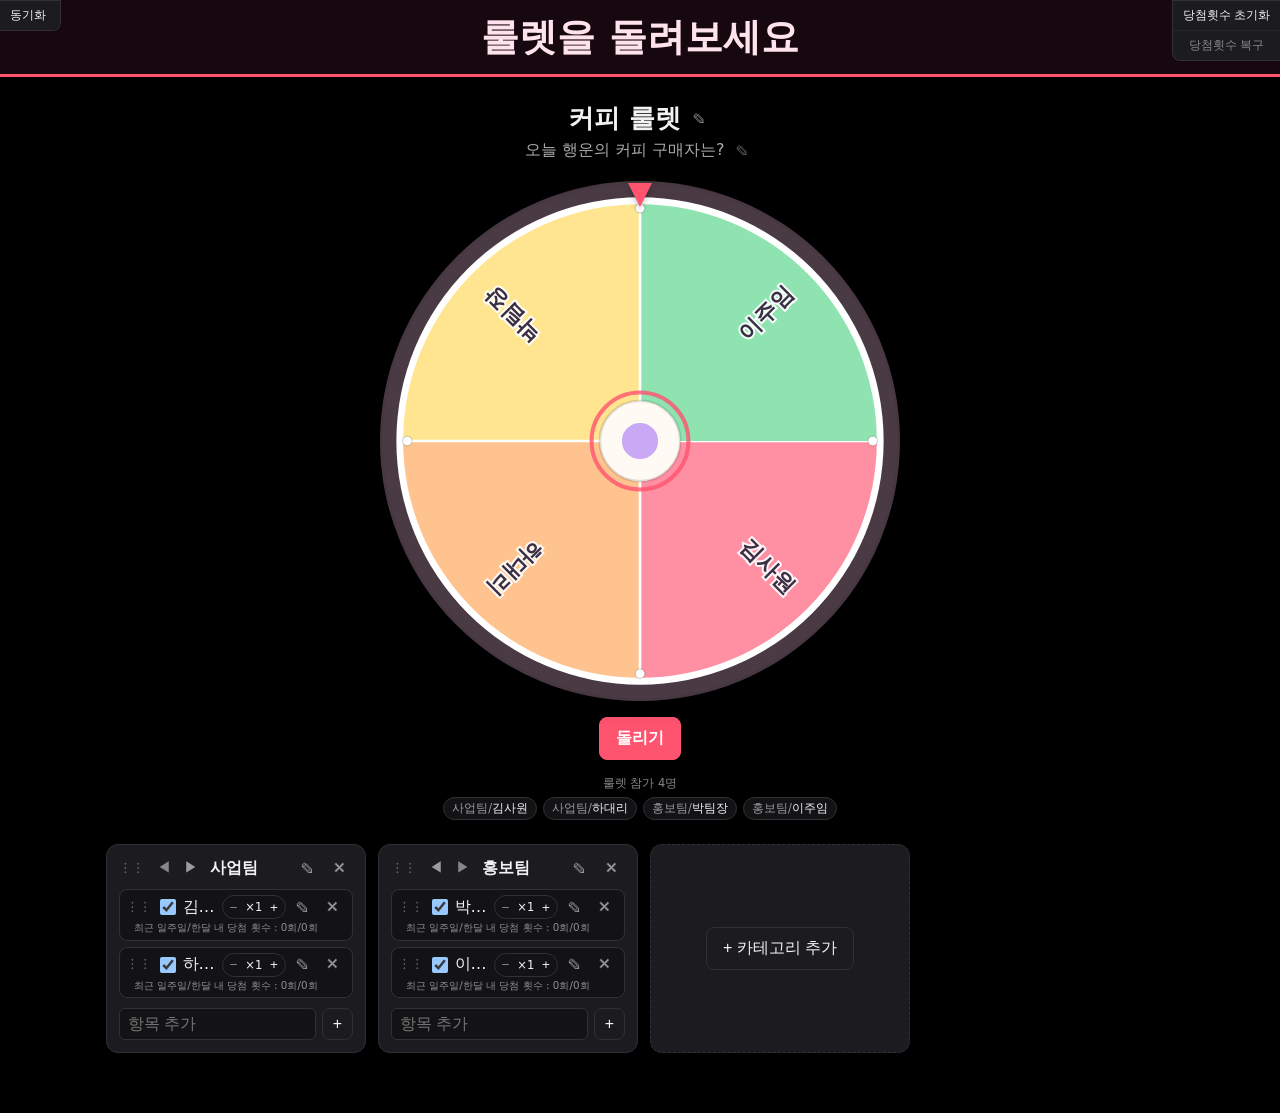
==== commit 639fec33: "Sideways card strip, wheel line-up, and entering someone more than once - Category cards go back to " ====
--- a/index.html
+++ b/index.html
@@ -248,6 +248,52 @@
   transition: transform 4s cubic-bezier(0.17, 0.67, 0.12, 0.99);
 }
 
+/* Everyone currently on the wheel, small, between 돌리기 and the board. */
+.wheel-roster {
+  width: 100%;
+  max-width: 640px;
+  display: flex;
+  flex-direction: column;
+  align-items: center;
+  gap: 6px;
+}
+
+.wheel-roster-caption {
+  margin: 0;
+  font-size: 0.72rem;
+  opacity: 0.55;
+}
+
+.wheel-roster-list {
+  list-style: none;
+  margin: 0;
+  padding: 0;
+  display: flex;
+  flex-wrap: wrap;
+  justify-content: center;
+  gap: 4px 6px;
+}
+
+.wheel-roster-list li {
+  padding: 2px 8px;
+  border: 1px solid var(--border);
+  border-radius: 999px;
+  background: var(--inset);
+  font-size: 0.72rem;
+  line-height: 1.5;
+  white-space: nowrap;
+}
+
+.wheel-roster-list .roster-team {
+  opacity: 0.6;
+}
+
+.wheel-roster-list .roster-count {
+  margin-left: 3px;
+  color: var(--accent);
+  font-weight: 700;
+}
+
 .play-controls {
   display: flex;
   align-items: center;
@@ -259,15 +305,26 @@
 /* ---------- Category board ---------- */
 .category-board {
   display: flex;
-  gap: 16px;
+  gap: 12px;
   overflow-x: auto;
   padding-bottom: 12px;
   text-align: left;
   justify-content: flex-start;
-}
-
+  /* Cards settle flush with the left edge after a swipe. */
+  scroll-snap-type: x proximity;
+  overscroll-behavior-x: contain;
+}
+
+/* Sized to the screen: never wider than 260px, and always at least 56px
+   narrower than the strip, so part of the next card shows and it's clear
+   the row scrolls sideways. */
 .category-column {
-  flex: 0 0 270px;
+  flex: 0 0 clamp(210px, calc(100% - 56px), 260px);
+  /* Without this a flex item won't shrink below its content, and long
+     names would push the card back out past the intended width. */
+  min-width: 0;
+  box-sizing: border-box;
+  scroll-snap-align: start;
   background: var(--card);
   border: 1px solid var(--border);
   border-radius: 12px;
@@ -311,7 +368,7 @@
   display: flex;
   flex-direction: column;
   gap: 2px;
-  padding: 6px 8px;
+  padding: 5px 6px;
   background: var(--inset);
   border: 1px solid var(--border);
   border-radius: 8px;
@@ -325,7 +382,42 @@
 .item-main {
   display: flex;
   align-items: center;
-  gap: 6px;
+  gap: 4px;
+}
+
+/* How many slices this person gets on the wheel. */
+.count-stepper {
+  display: inline-flex;
+  align-items: center;
+  flex-shrink: 0;
+  border: 1px solid var(--border);
+  border-radius: 999px;
+}
+
+.count-stepper.muted {
+  opacity: 0.45;
+}
+
+.count-btn {
+  padding: 0 7px;
+  min-height: 22px;
+  border: none;
+  border-radius: 999px;
+  background: transparent;
+  font-size: 0.85rem;
+  line-height: 1;
+}
+
+.count-value {
+  min-width: 1.6em;
+  font-size: 0.72rem;
+  font-variant-numeric: tabular-nums;
+  text-align: center;
+}
+
+.count-stepper.multiple .count-value {
+  color: var(--accent);
+  font-weight: 700;
 }
 
 .item-name {
@@ -597,10 +689,6 @@
    phones/tablets specifically, since the buttons below are sized fine
    for a mouse cursor but too small to reliably tap with a finger. */
 @media (pointer: coarse) {
-  .category-column {
-    flex-basis: 300px;
-  }
-
   .icon-btn {
     padding: 8px;
     font-size: 1rem;
@@ -620,6 +708,23 @@
     height: 22px;
   }
 
+  .item-main .icon-btn {
+    padding: 2px;
+    min-width: 28px;
+    min-height: 32px;
+  }
+
+  .count-btn {
+    padding: 0 7px;
+    min-height: 30px;
+  }
+
+  /* HTML5 drag-and-drop doesn't work with a finger, so on touchscreens
+     the ⋮⋮ handles only take room from the names. */
+  .drag-handle {
+    display: none;
+  }
+
   .add-item-form button {
     padding: 8px 14px;
     min-height: 36px;
@@ -631,26 +736,8 @@
   }
 }
 
-/* ---------- Phones ----------
-   A sideways strip of 300px cards always leaves the next card sliced off
-   at the screen edge, so narrow screens stack the cards full-width. */
+/* ---------- Phones ---------- */
 @media (max-width: 640px) {
-  .category-board {
-    flex-direction: column;
-    overflow-x: visible;
-  }
-
-  .category-column {
-    flex: none;
-    width: 100%;
-    box-sizing: border-box;
-  }
-
-  /* No scroll area nested inside the page's own scroll on a touchscreen. */
-  .category-items {
-    max-height: none;
-  }
-
   h1 {
     font-size: 1.4rem;
   }
@@ -720,6 +807,8 @@
       <div class="play-controls">
         <button id="spin-btn" class="primary">돌리기</button>
       </div>
+
+      <div id="wheel-roster" class="wheel-roster"></div>
     </div>
 
     <div id="category-board" class="category-board"></div>
@@ -782,8 +871,8 @@
   const SLICE_COLORS = ["#ff8fa3", "#ffc38f", "#ffe58f", "#8fe3b0", "#8fd3f4", "#c9a8f5"];
   const CONFETTI_COLORS = ["#ff8fa3", "#ffc38f", "#ffe58f", "#8fe3b0", "#8fd3f4", "#c9a8f5", "#ffffff"];
 
-  // Matches the CSS breakpoint where category cards stack vertically.
-  const narrowScreen = window.matchMedia("(max-width: 640px)");
+  // How many slices one person can take on the wheel.
+  const MAX_ENTRIES_PER_ITEM = 10;
   const canvas = document.getElementById("wheel");
   const ctx = canvas.getContext("2d");
   const confettiCanvas = document.getElementById("confetti-canvas");
@@ -793,6 +882,7 @@
   const subtitleEl = document.getElementById("board-subtitle");
   const categoryBoard = document.getElementById("category-board");
   const spinBtn = document.getElementById("spin-btn");
+  const wheelRoster = document.getElementById("wheel-roster");
   const result = document.getElementById("result");
   const resetWinsBtn = document.getElementById("reset-wins-btn");
   const restoreWinsBtn = document.getElementById("restore-wins-btn");
@@ -818,22 +908,27 @@
     return `${prefix}-${nextId++}`;
   }
 
+  function clampEntryCount(value) {
+    const n = Math.round(Number(value));
+    return Number.isFinite(n) ? Math.min(MAX_ENTRIES_PER_ITEM, Math.max(1, n)) : 1;
+  }
+
   function createSeedCategories() {
     return [
       {
         id: makeId("cat"),
         name: "사업팀",
         items: [
-          { id: makeId("item"), name: "김사원", included: true, wins: [] },
-          { id: makeId("item"), name: "하대리", included: true, wins: [] },
+          { id: makeId("item"), name: "김사원", included: true, count: 1, wins: [] },
+          { id: makeId("item"), name: "하대리", included: true, count: 1, wins: [] },
         ],
       },
       {
         id: makeId("cat"),
         name: "홍보팀",
         items: [
-          { id: makeId("item"), name: "박팀장", included: true, wins: [] },
-          { id: makeId("item"), name: "이주임", included: true, wins: [] },
+          { id: makeId("item"), name: "박팀장", included: true, count: 1, wins: [] },
+          { id: makeId("item"), name: "이주임", included: true, count: 1, wins: [] },
         ],
       },
     ];
@@ -880,6 +975,7 @@
             id: String(item.id),
             name: String(item.name),
             included: item.included !== false,
+            count: clampEntryCount(item.count),
             wins: Array.isArray(item.wins) ? item.wins.filter((t) => typeof t === "number") : [],
           }))
         : [],
@@ -1094,8 +1190,8 @@
   function rosterPayload() {
     const rows = [];
     categories.forEach((category) => {
-      if (!category.items.length) rows.push([category.name, "", true]);
-      category.items.forEach((item) => rows.push([category.name, item.name, item.included]));
+      if (!category.items.length) rows.push([category.name, "", true, 1]);
+      category.items.forEach((item) => rows.push([category.name, item.name, item.included, item.count]));
     });
     return rows;
   }
@@ -1155,9 +1251,13 @@
     // pull that changes nothing doesn't churn the DOM or the wheel.
     const categoryIds = new Map();
     const itemIds = new Map();
+    const itemCounts = new Map();
     categories.forEach((category) => {
       categoryIds.set(category.name, category.id);
-      category.items.forEach((item) => itemIds.set(category.name + KEY_SEP + item.name, item.id));
+      category.items.forEach((item) => {
+        itemIds.set(category.name + KEY_SEP + item.name, item.id);
+        itemCounts.set(category.name + KEY_SEP + item.name, item.count);
+      });
     });
 
     const grouped = new Map();
@@ -1165,7 +1265,9 @@
       const categoryName = String(row[0]);
       if (!grouped.has(categoryName)) grouped.set(categoryName, []);
       const itemName = String(row[1]);
-      if (itemName) grouped.get(categoryName).push({ name: itemName, included: row[2] !== false });
+      // A sheet still running the older script has no count column; keep
+      // this device's count then, rather than resetting everyone to 1.
+      if (itemName) grouped.get(categoryName).push({ name: itemName, included: row[2] !== false, count: row[3] });
     });
 
     categories = Array.from(grouped, ([categoryName, items]) => ({
@@ -1177,6 +1279,7 @@
           id: itemIds.get(key) || makeId("item"),
           name: entry.name,
           included: entry.included,
+          count: entry.count === undefined || entry.count === null ? itemCounts.get(key) || 1 : clampEntryCount(entry.count),
           wins: (winsByKey.get(key) || []).slice().sort((a, b) => a - b),
         };
       }),
@@ -1683,14 +1786,51 @@
   // category they belong to, so a single roulette can mix e.g. 사업팀's
   // 김사원 with 홍보팀's 박팀장. Each entry keeps a reference to the real
   // item object (not a copy) so callers can mutate it.
+  // Someone put in N times gets N slices, spaced as evenly around the wheel
+  // as possible rather than side by side (which would just look like one
+  // wide slice). People with the most slices are placed first, while the
+  // wheel is emptiest: each copy aims for an evenly spaced position and
+  // takes the nearest free slot. Everyone else then fills the gaps in board
+  // order, so with everyone at 1 the wheel is simply the board order.
   function getWheelEntries() {
-    const entries = [];
+    const people = [];
     categories.forEach((category) => {
       category.items.forEach((item) => {
-        if (item.included) entries.push({ item, categoryName: category.name });
+        if (item.included) people.push({ item, categoryName: category.name });
       });
     });
-    return entries;
+
+    const total = people.reduce((sum, person) => sum + person.item.count, 0);
+    const slots = new Array(total).fill(null);
+    const mostFirst = people
+      .map((person, index) => ({ person, index }))
+      .sort((a, b) => b.person.item.count - a.person.item.count || a.index - b.index);
+
+    mostFirst.forEach(({ person }) => {
+      const copies = person.item.count;
+      const start = slots.indexOf(null);
+      for (let k = 0; k < copies; k++) {
+        const ideal = Math.round(start + (k * total) / copies) % total;
+        for (let d = 0; d < total; d++) {
+          const after = (ideal + d) % total;
+          if (slots[after] === null) {
+            slots[after] = person;
+            break;
+          }
+          const before = (ideal - d + total) % total;
+          if (slots[before] === null) {
+            slots[before] = person;
+            break;
+          }
+        }
+      }
+    });
+    return slots;
+  }
+
+  // A draw needs two different people; one person in three slices isn't one.
+  function countPeople(entries) {
+    return new Set(entries.map((entry) => entry.item)).size;
   }
 
   function reorder(array, fromIndex, toIndex) {
@@ -1744,7 +1884,7 @@
   }
 
   function updateSpinAvailability() {
-    spinBtn.disabled = getWheelEntries().length < 2 || spinning;
+    spinBtn.disabled = countPeople(getWheelEntries()) < 2 || spinning;
   }
 
   // True while a re-render would disrupt the user: it would either change
@@ -1760,10 +1900,108 @@
     );
   }
 
+  function renderWheelRoster() {
+    wheelRoster.replaceChildren();
+
+    const people = [];
+    categories.forEach((category) => {
+      category.items.forEach((item) => {
+        if (item.included) people.push({ team: category.name, item });
+      });
+    });
+
+    const caption = document.createElement("p");
+    caption.className = "wheel-roster-caption";
+    wheelRoster.appendChild(caption);
+
+    if (!people.length) {
+      caption.textContent = "룰렛에 들어간 사람이 없습니다";
+      return;
+    }
+
+    const slices = people.reduce((sum, person) => sum + person.item.count, 0);
+    caption.textContent =
+      slices === people.length ? `룰렛 참가 ${people.length}명` : `룰렛 참가 ${people.length}명 · ${slices}칸`;
+
+    const list = document.createElement("ul");
+    list.className = "wheel-roster-list";
+    people.forEach(({ team, item }) => {
+      const li = document.createElement("li");
+      const teamSpan = document.createElement("span");
+      teamSpan.className = "roster-team";
+      teamSpan.textContent = `${team}/`;
+      li.appendChild(teamSpan);
+      li.appendChild(document.createTextNode(item.name));
+      if (item.count > 1) {
+        const countSpan = document.createElement("span");
+        countSpan.className = "roster-count";
+        countSpan.textContent = `×${item.count}`;
+        li.appendChild(countSpan);
+      }
+      list.appendChild(li);
+    });
+    wheelRoster.appendChild(list);
+  }
+
+  // Everything that depends on who is on the wheel, without rebuilding the
+  // category board (which would drop focus from the control just used).
+  function refreshWheel() {
+    updateSpinAvailability();
+    renderWheelRoster();
+    drawWheel();
+  }
+
+  function createCountStepper(item) {
+    const wrap = document.createElement("span");
+    wrap.className = "count-stepper";
+    wrap.classList.toggle("muted", !item.included);
+    wrap.title = "룰렛에 넣을 횟수";
+
+    const minus = document.createElement("button");
+    minus.type = "button";
+    minus.className = "count-btn";
+    minus.textContent = "−";
+    minus.setAttribute("aria-label", `${item.name} 룰렛에서 한 번 빼기`);
+
+    const value = document.createElement("span");
+    value.className = "count-value";
+
+    const plus = document.createElement("button");
+    plus.type = "button";
+    plus.className = "count-btn";
+    plus.textContent = "+";
+    plus.setAttribute("aria-label", `${item.name} 룰렛에 한 번 더 넣기`);
+
+    function show() {
+      value.textContent = `×${item.count}`;
+      wrap.classList.toggle("multiple", item.count > 1);
+      minus.disabled = spinning || item.count <= 1;
+      plus.disabled = spinning || item.count >= MAX_ENTRIES_PER_ITEM;
+    }
+
+    function change(delta) {
+      const next = clampEntryCount(item.count + delta);
+      if (next === item.count) return;
+      playClick();
+      item.count = next;
+      show();
+      refreshWheel();
+      saveState();
+    }
+
+    minus.addEventListener("click", () => change(-1));
+    plus.addEventListener("click", () => change(1));
+
+    wrap.append(minus, value, plus);
+    show();
+    return wrap;
+  }
+
   function renderAll() {
     renderHeader();
     renderCategoryBoard();
     updateSpinAvailability();
+    renderWheelRoster();
     renderTopActions();
     drawWheel();
     saveState();
@@ -1948,6 +2186,10 @@
   // ---------- Category board ----------
   function renderCategoryBoard() {
     const scrollLeft = categoryBoard.scrollLeft;
+    const listScroll = new Map();
+    categoryBoard.querySelectorAll(".category-items").forEach((list) => {
+      listScroll.set(list.dataset.categoryId, list.scrollTop);
+    });
     categoryBoard.innerHTML = "";
 
     categories.forEach((category, categoryIndex) => {
@@ -1967,8 +2209,7 @@
         createReorderButtons(
           categories,
           categoryIndex,
-          // Cards stack vertically on phones, so "earlier/later" is up/down there.
-          narrowScreen.matches ? ["▲", "▼"] : ["◀", "▶"],
+          ["◀", "▶"],
           category.name,
           renderAll
         )
@@ -2050,6 +2291,7 @@
 
       const itemsList = document.createElement("ul");
       itemsList.className = "category-items";
+      itemsList.dataset.categoryId = category.id;
 
       category.items.forEach((item, itemIndex) => {
         const li = document.createElement("li");
@@ -2064,7 +2306,6 @@
         itemHandle.textContent = "⋮⋮";
         itemHandle.setAttribute("aria-hidden", "true");
         main.appendChild(itemHandle);
-        main.appendChild(createReorderButtons(category.items, itemIndex, ["▲", "▼"], item.name, renderAll));
 
         const checkbox = document.createElement("input");
         checkbox.type = "checkbox";
@@ -2072,11 +2313,12 @@
         checkbox.checked = item.included;
         checkbox.disabled = spinning;
         checkbox.setAttribute("aria-label", `${item.name} 룰렛에 포함`);
+        const stepper = createCountStepper(item);
         checkbox.addEventListener("change", () => {
           playClick();
           item.included = checkbox.checked;
-          updateSpinAvailability();
-          drawWheel();
+          stepper.classList.toggle("muted", !item.included);
+          refreshWheel();
           saveState();
         });
         main.appendChild(checkbox);
@@ -2120,6 +2362,7 @@
           span.textContent = item.name;
           span.title = item.name;
           main.appendChild(span);
+          main.appendChild(stepper);
 
           const editBtn = document.createElement("button");
           editBtn.type = "button";
@@ -2207,7 +2450,7 @@
         const value = addItemInput.value.trim();
         if (!value) return;
         playClick();
-        category.items.push({ id: makeId("item"), name: value, included: true, wins: [] });
+        category.items.push({ id: makeId("item"), name: value, included: true, count: 1, wins: [] });
         addItemInput.value = "";
         renderAll();
       });
@@ -2289,6 +2532,9 @@
 
     categoryBoard.appendChild(addColumn);
     categoryBoard.scrollLeft = scrollLeft;
+    categoryBoard.querySelectorAll(".category-items").forEach((list) => {
+      list.scrollTop = listScroll.get(list.dataset.categoryId) || 0;
+    });
   }
 
   // ---------- Export ----------
@@ -2436,7 +2682,7 @@
   // ---------- Spin ----------
   spinBtn.addEventListener("click", () => {
     const entries = getWheelEntries();
-    if (spinning || entries.length < 2) return;
+    if (spinning || countPeople(entries) < 2) return;
     spinning = true;
     result.textContent = "돌리는 중...";
     result.classList.remove("celebrate");
@@ -2580,10 +2826,6 @@
     cornerObserver.observe(cornerRight);
   }
   if (document.fonts && document.fonts.ready) document.fonts.ready.then(fitLayout);
-
-  narrowScreen.addEventListener("change", () => {
-    if (!isBusy()) renderCategoryBoard();
-  });
 
   // ---------- Init ----------
   loadSyncSettings();
